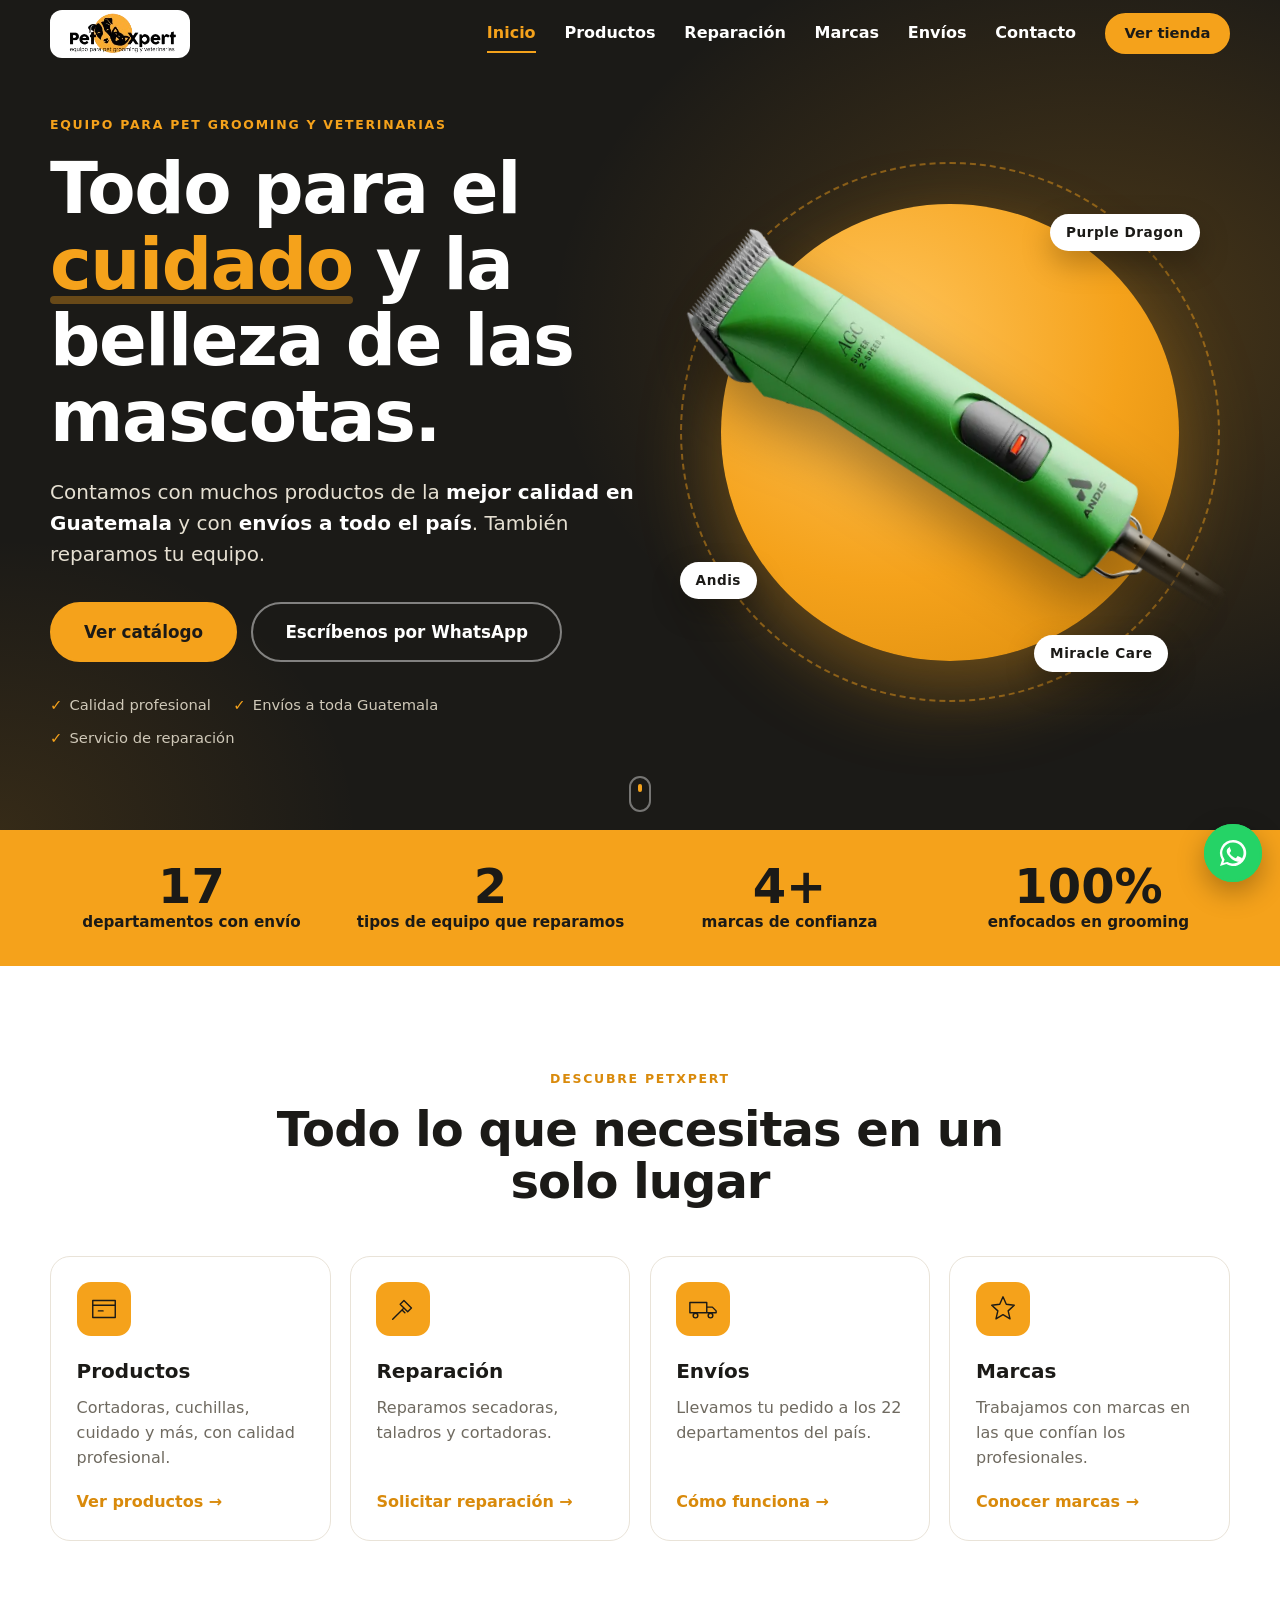
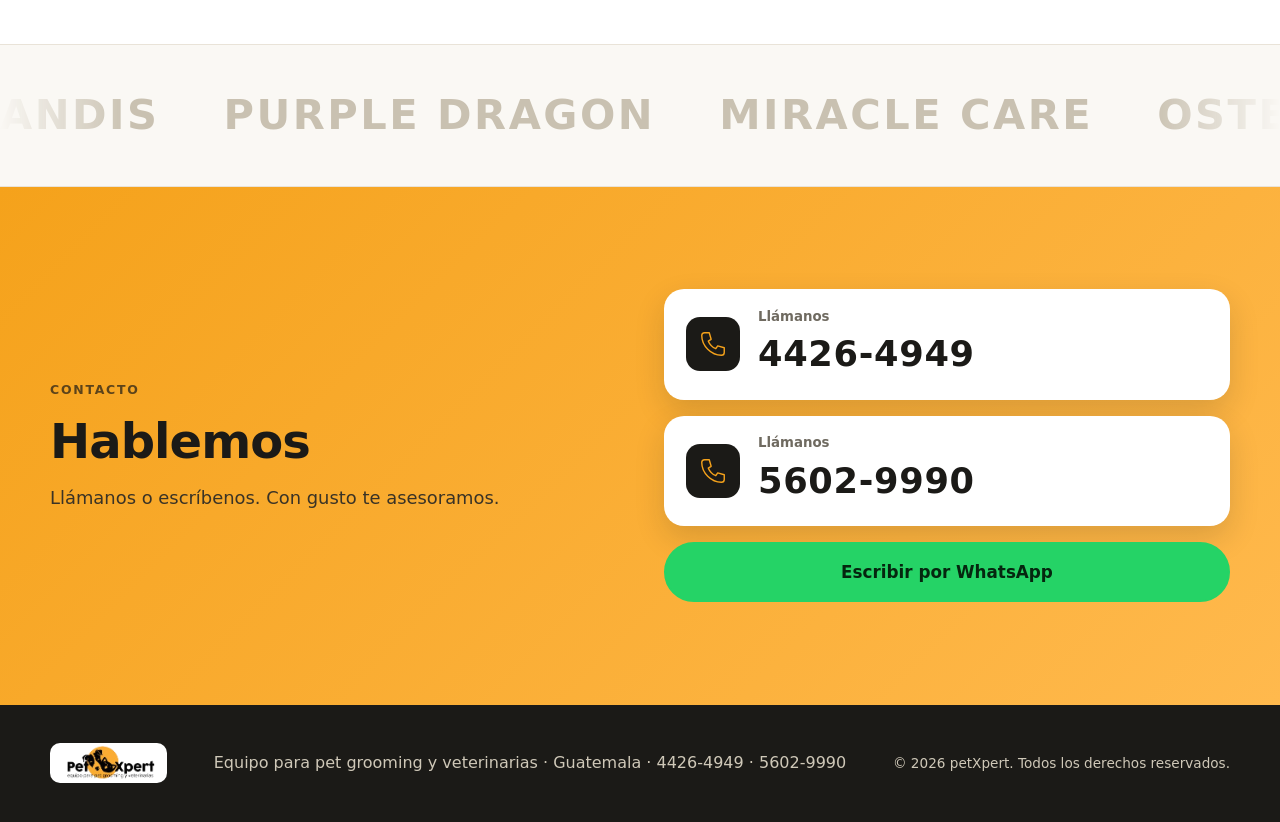
==== petxpert-web/index.html @ dca780de "Add petXpert promotional website Promotional website for a pet equipment store in Guatemala.  Co-Aut" ====
<!doctype html>
<html lang="es">
<head>
  <meta charset="utf-8">
  <meta name="viewport" content="width=device-width, initial-scale=1">
  <title>petXpert | Equipo para pet grooming y veterinarias en Guatemala</title>
  <meta name="description" content="Productos de la mejor calidad para pet grooming y veterinarias, con envíos a toda Guatemala. Reparación de secadoras, taladros y cortadoras. Llámanos: 4426-4949 / 5602-9990.">
  <meta name="theme-color" content="#f5a21b">
  <link rel="icon" type="image/png" href="assets/icon.png">
  <link rel="apple-touch-icon" href="assets/icon.png">
  <link rel="preload" as="image" href="assets/andis-pro.png">
  <script>document.documentElement.classList.add("js")</script>
  <link rel="stylesheet" href="styles.css">
  <meta property="og:type" content="website">
  <meta property="og:title" content="petXpert | Equipo para pet grooming y veterinarias en Guatemala">
  <meta property="og:description" content="Productos de la mejor calidad para pet grooming y veterinarias, con envíos a toda Guatemala. Reparación de secadoras, taladros y cortadoras. Llámanos: 4426-4949 / 5602-9990.">
  <meta property="og:image" content="assets/logo.png">
  <script type="application/ld+json">
  {
    "@context": "https://schema.org",
    "@type": "Store",
    "name": "petXpert",
    "description": "Equipo para pet grooming y veterinarias. Envíos a toda Guatemala. Reparación de secadoras, taladros y cortadoras.",
    "telephone": ["+50244264949", "+50256029990"],
    "areaServed": { "@type": "Country", "name": "Guatemala" }
  }
  </script>
</head>
<body>
  <a class="skip" href="#contenido">Saltar al contenido</a>

  <header class="header" id="top">
    <div class="wrap header-row">
      <a href="index.html" class="brand" aria-label="petXpert, inicio">
        <img src="assets/logo.png" alt="petXpert, equipo para pet grooming y veterinarias" width="120" height="48">
      </a>
      <nav class="nav" id="nav" aria-label="Principal">
        <a href="index.html" aria-current="page">Inicio</a>
        <a href="productos.html">Productos</a>
        <a href="reparacion.html">Reparación</a>
        <a href="marcas.html">Marcas</a>
        <a href="envios.html">Envíos</a>
        <a href="index.html#contacto">Contacto</a>
        <a class="btn btn-sm nav-cta" href="http://localhost:4200">Ver tienda</a>
      </nav>
      <button class="burger" id="burger" aria-label="Abrir menú" aria-expanded="false" aria-controls="nav"><span></span><span></span><span></span></button>
    </div>
  </header>

  <main id="contenido">
    <!-- HERO -->
    <section class="hero">
      <div class="wrap hero-grid">
        <div class="hero-copy">
          <p class="eyebrow reveal">Equipo para pet grooming y veterinarias</p>
          <h1 class="reveal">Todo para el <em>cuidado</em> y la belleza de las mascotas.</h1>
          <p class="lead reveal">Contamos con muchos productos de la <strong>mejor calidad en Guatemala</strong> y con <strong>envíos a todo el país</strong>. También reparamos tu equipo.</p>
          <div class="hero-cta reveal">
            <a class="btn btn-lg" href="http://localhost:4200">Ver catálogo</a>
            <a class="btn btn-lg btn-outline" href="https://wa.me/50256029990?text=Hola%20petXpert%2C%20quisiera%20informaci%C3%B3n" target="_blank" rel="noopener">Escríbenos por WhatsApp</a>
          </div>
          <ul class="hero-points reveal">
            <li>Calidad profesional</li>
            <li>Envíos a toda Guatemala</li>
            <li>Servicio de reparación</li>
          </ul>
        </div>

        <div class="hero-art" aria-hidden="true">
          <div class="sun"></div>
          <img class="hero-product" id="heroProduct" src="assets/andis-pro.png" alt="" width="640" height="640" fetchpriority="high">
          <span class="float f1">Purple Dragon</span>
          <span class="float f2">Andis</span>
          <span class="float f3">Miracle Care</span>
        </div>
      </div>
      <div class="scroll-hint" aria-hidden="true"></div>
    </section>

    <!-- STATS -->
    <section class="stats">
      <div class="wrap stats-grid">
        <div class="stat reveal"><b data-count="22">0</b><span>departamentos con envío</span></div>
        <div class="stat reveal"><b data-count="3">0</b><span>tipos de equipo que reparamos</span></div>
        <div class="stat reveal"><b data-count="5" data-suffix="+">0</b><span>marcas de confianza</span></div>
        <div class="stat reveal"><b>100%</b><span>enfocados en grooming</span></div>
      </div>
    </section>

    <!-- TILES -->
    <section class="section" id="descubre">
      <div class="wrap">
        <header class="section-head reveal">
          <p class="eyebrow">Descubre petXpert</p>
          <h2>Todo lo que necesitas en un solo lugar</h2>
        </header>
        <div class="tiles">
          <a class="tile reveal" href="productos.html">
            <span class="ico"><svg viewBox="0 0 64 64" aria-hidden="true"><path d="M8 14h48v36H8zM8 24h48M20 36h10" fill="none" stroke="currentColor" stroke-width="3" stroke-linecap="round" stroke-linejoin="round"/></svg></span>
            <h3>Productos</h3>
            <p>Cortadoras, cuchillas, cuidado y más, con calidad profesional.</p>
            <span class="more">Ver productos →</span>
          </a>
          <a class="tile reveal" href="reparacion.html">
            <span class="ico"><svg viewBox="0 0 64 64" aria-hidden="true"><path d="M10 54l22-22M30 34l6 6M34 14l16 16-8 8-16-16z" fill="none" stroke="currentColor" stroke-width="3" stroke-linecap="round" stroke-linejoin="round"/></svg></span>
            <h3>Reparación</h3>
            <p>Reparamos secadoras, taladros y cortadoras.</p>
            <span class="more">Solicitar reparación →</span>
          </a>
          <a class="tile reveal" href="envios.html">
            <span class="ico"><svg viewBox="0 0 64 64" aria-hidden="true"><path d="M4 40h36V18H4zM40 28h12l8 8v4H40z" fill="none" stroke="currentColor" stroke-width="3" stroke-linejoin="round"/><circle cx="16" cy="46" r="5" fill="none" stroke="currentColor" stroke-width="3"/><circle cx="48" cy="46" r="5" fill="none" stroke="currentColor" stroke-width="3"/></svg></span>
            <h3>Envíos</h3>
            <p>Llevamos tu pedido a los 22 departamentos del país.</p>
            <span class="more">Cómo funciona →</span>
          </a>
          <a class="tile reveal" href="marcas.html">
            <span class="ico"><svg viewBox="0 0 64 64" aria-hidden="true"><path d="M32 6l7 16 17 2-13 12 4 17-15-9-15 9 4-17L8 24l17-2z" fill="none" stroke="currentColor" stroke-width="3" stroke-linejoin="round"/></svg></span>
            <h3>Marcas</h3>
            <p>Trabajamos con marcas en las que confían los profesionales.</p>
            <span class="more">Conocer marcas →</span>
          </a>
        </div>
      </div>
    </section>

    <!-- MARCAS -->
    <section class="brands-strip">
      <div class="marquee" aria-label="Marcas que manejamos">
        <div class="marquee-track">
          <span>ANDIS</span><span>PURPLE DRAGON</span><span>MIRACLE CARE</span><span>OSTER</span><span>HEINIGER</span>
          <span aria-hidden="true">ANDIS</span><span aria-hidden="true">PURPLE DRAGON</span><span aria-hidden="true">MIRACLE CARE</span><span aria-hidden="true">OSTER</span><span aria-hidden="true">HEINIGER</span>
          <span aria-hidden="true">ANDIS</span><span aria-hidden="true">PURPLE DRAGON</span><span aria-hidden="true">MIRACLE CARE</span><span aria-hidden="true">OSTER</span><span aria-hidden="true">HEINIGER</span>
        </div>
      </div>
    </section>

    <!-- CONTACTO -->
    <section class="section contact" id="contacto">
      <div class="wrap contact-grid">
        <div class="reveal">
          <p class="eyebrow">Contacto</p>
          <h2>Hablemos</h2>
          <p class="lead-sm">Llámanos o escríbenos. Con gusto te asesoramos.</p>
        </div>
        <div class="phones reveal">
          <a class="phone" href="tel:+50244264949">
            <span class="ico"><svg viewBox="0 0 64 64" aria-hidden="true"><path d="M14 8h10l4 14-6 4a30 30 0 0 0 16 16l4-6 14 4v10a6 6 0 0 1-6 6C28 56 8 36 8 14a6 6 0 0 1 6-6z" fill="none" stroke="currentColor" stroke-width="3" stroke-linejoin="round"/></svg></span>
            <span><small>Llámanos</small><b>4426-4949</b></span>
          </a>
          <a class="phone" href="tel:+50256029990">
            <span class="ico"><svg viewBox="0 0 64 64" aria-hidden="true"><path d="M14 8h10l4 14-6 4a30 30 0 0 0 16 16l4-6 14 4v10a6 6 0 0 1-6 6C28 56 8 36 8 14a6 6 0 0 1 6-6z" fill="none" stroke="currentColor" stroke-width="3" stroke-linejoin="round"/></svg></span>
            <span><small>Llámanos</small><b>5602-9990</b></span>
          </a>
          <a class="btn btn-lg wa" href="https://wa.me/50256029990?text=Hola%20petXpert%2C%20quisiera%20informaci%C3%B3n" target="_blank" rel="noopener">Escribir por WhatsApp</a>
        </div>
      </div>
    </section>
  </main>

  <footer class="footer">
    <div class="wrap footer-row">
      <img src="assets/logo.png" alt="petXpert" width="100" height="40" loading="lazy">
      <p>Equipo para pet grooming y veterinarias · Guatemala · <a href="tel:+50244264949">4426-4949</a> · <a href="tel:+50256029990">5602-9990</a></p>
      <p class="small">© <span id="year">2026</span> petXpert. Todos los derechos reservados.</p>
    </div>
  </footer>

  <a class="wa-float" href="https://wa.me/50256029990?text=Hola%20petXpert%2C%20quisiera%20informaci%C3%B3n" target="_blank" rel="noopener" aria-label="Escribir por WhatsApp">
    <svg viewBox="0 0 32 32" aria-hidden="true"><path fill="currentColor" d="M16 3a13 13 0 0 0-11 19.9L3 29l6.3-2A13 13 0 1 0 16 3zm0 2.4a10.6 10.6 0 1 1-5.5 19.7l-.4-.2-3.7 1.2 1.2-3.6-.3-.4A10.6 10.6 0 0 1 16 5.4zm-4 5.3c-.3 0-.7.1-1 .5-.4.4-1.300 1.300-1.300 3.100s1.300 3.600 1.500 3.800c.2.300 2.600 4.100 6.400 5.600 3.100 1.200 3.700 1 4.400.9.700-.1 2.200-.9 2.500-1.800.3-.9.3-1.600.2-1.800-.1-.2-.4-.3-.8-.5l-2.700-1.300c-.4-.1-.6-.2-.9.2l-1.200 1.500c-.2.300-.5.300-.9.100-.4-.2-1.700-.6-3.200-2-1.200-1.100-2-2.400-2.200-2.800-.2-.4 0-.6.200-.8l.6-.7c.2-.2.200-.4.400-.6.100-.3.100-.5 0-.7l-1.200-2.900c-.3-.7-.6-.7-.9-.7z"/></svg>
  </a>

  <script src="main.js" defer></script>
</body>
</html>
---- petxpert-web/styles.css ----
:root {
  --orange: #f5a21b;
  --orange-dark: #d98a0b;
  --orange-soft: #fff3dc;
  --ink: #1b1a17;
  --ink2: #26241f;
  --muted: #6f6a60;
  --line: #e9e3d8;
  --cream: #faf8f4;
  --wa: #25d366;
  --radius: 20px;
}
*, *::before, *::after { box-sizing: border-box; }
html { scroll-behavior: smooth; scroll-padding-top: 76px; }
body {
  margin: 0; color: var(--ink); background: #fff; line-height: 1.55;
  font-family: system-ui, -apple-system, 'Segoe UI', Roboto, 'Helvetica Neue', Arial, sans-serif;
  -webkit-font-smoothing: antialiased;
}
img { max-width: 100%; display: block; }
a { color: inherit; text-decoration: none; }
h1, h2, h3, p { margin: 0; }
h1, h2 { line-height: 1.08; letter-spacing: -0.02em; }
:focus-visible { outline: 3px solid var(--orange); outline-offset: 3px; border-radius: 6px; }
.wrap { width: min(1180px, 100% - 2.5rem); margin-inline: auto; }
.center { text-align: center; margin-top: 2.5rem; }
.small { font-size: 0.85rem; }
.skip { position: absolute; left: -999px; top: 0; background: var(--orange); padding: .6rem 1rem; z-index: 100; }
.skip:focus { left: 0; }

/* ---------- buttons ---------- */
.btn {
  display: inline-flex; align-items: center; justify-content: center; gap: .5rem; cursor: pointer;
  font: inherit; font-weight: 700; border: 2px solid var(--orange); border-radius: 999px;
  background: var(--orange); color: var(--ink); padding: .7rem 1.5rem;
  transition: transform .15s, background .15s, box-shadow .15s, color .15s;
}
.btn:hover { background: var(--orange-dark); border-color: var(--orange-dark); transform: translateY(-2px); box-shadow: 0 10px 24px rgb(245 162 27 / 35%); }
.btn:active { transform: translateY(0) scale(.98); }
.btn-sm { padding: .45rem 1.1rem; font-size: .92rem; }
.btn-lg { padding: .95rem 2rem; font-size: 1.05rem; }
.btn-outline { background: transparent; color: #fff; border-color: rgb(255 255 255 / 45%); }
.btn-outline:hover { background: #fff; color: var(--ink); border-color: #fff; box-shadow: none; }
.wa { background: var(--wa); border-color: var(--wa); color: #05260f; }
.wa:hover { background: #1fb956; border-color: #1fb956; box-shadow: 0 10px 24px rgb(37 211 102 / 35%); }

/* ---------- header ---------- */
.header { position: sticky; top: 0; z-index: 50; background: rgb(255 255 255 / 0%); transition: background .25s, box-shadow .25s; }
.header.solid { background: rgb(255 255 255 / 92%); backdrop-filter: saturate(1.4) blur(12px); box-shadow: 0 1px 0 var(--line); }
.header-row { display: flex; align-items: center; justify-content: space-between; padding: .6rem 0; }
.brand img { height: 48px; width: auto; background: #fff; border-radius: 12px; padding: 2px 6px; }
.nav { display: flex; align-items: center; gap: 1.8rem; }
.nav a:not(.btn) { font-weight: 600; color: #fff; position: relative; padding: .3rem 0; transition: color .2s; }
.header.solid .nav a:not(.btn) { color: var(--ink); }
.nav a:not(.btn)::after { content: ''; position: absolute; left: 0; bottom: -2px; height: 2px; width: 0; background: var(--orange); transition: width .25s; }
.nav a:not(.btn):hover::after { width: 100%; }
.burger { display: none; background: none; border: 0; width: 44px; height: 44px; cursor: pointer; flex-direction: column; justify-content: center; align-items: center; gap: 5px; }
.burger span { width: 24px; height: 2.5px; background: #fff; border-radius: 2px; transition: transform .25s, opacity .2s, background .2s; }
.header.solid .burger span { background: var(--ink); }

/* ---------- hero ---------- */
.header { margin-bottom: -72px; }
.hero { position: relative; background: var(--ink); color: #fff; overflow: hidden; padding: 7.5rem 0 5rem; isolation: isolate; }
.hero::before {
  content: ''; position: absolute; inset: 0; z-index: -1;
  background: radial-gradient(60% 70% at 85% 40%, rgb(245 162 27 / 22%), transparent 70%),
              radial-gradient(40% 50% at 0% 100%, rgb(245 162 27 / 12%), transparent 70%);
}
.hero-grid { display: grid; grid-template-columns: 1.05fr 1fr; gap: 2rem; align-items: center; }
.eyebrow { color: var(--orange); font-weight: 800; letter-spacing: .14em; text-transform: uppercase; font-size: .78rem; margin-bottom: 1rem; }
.hero h1 { font-size: clamp(2.3rem, 5.6vw, 4.4rem); font-weight: 900; }
.hero h1 em { font-style: normal; color: var(--orange); position: relative; white-space: nowrap; }
.hero h1 em::after { content: ''; position: absolute; left: 0; right: 0; bottom: .02em; height: .12em; background: var(--orange); opacity: .35; border-radius: 4px; }
.lead { margin-top: 1.4rem; font-size: clamp(1.05rem, 1.6vw, 1.25rem); color: #e6e0d2; max-width: 34em; }
.lead strong { color: #fff; }
.hero-cta { display: flex; gap: .9rem; flex-wrap: wrap; margin-top: 2rem; }
.hero-points { display: flex; gap: .6rem 1.4rem; flex-wrap: wrap; list-style: none; padding: 0; margin: 2rem 0 0; color: #cfc8b8; font-size: .92rem; }
.hero-points li::before { content: '✓'; color: var(--orange); font-weight: 900; margin-right: .45rem; }

.hero-art { position: relative; aspect-ratio: 1; width: min(100%, 520px); justify-self: center; }
.sun {
  position: absolute; inset: 6%; border-radius: 50%;
  background: radial-gradient(circle at 35% 30%, #ffc45a, var(--orange) 55%, var(--orange-dark));
  box-shadow: 0 30px 80px rgb(245 162 27 / 35%);
  animation: breathe 7s ease-in-out infinite;
}
.sun::after { content: ''; position: absolute; inset: -9%; border-radius: 50%; border: 2px dashed rgb(245 162 27 / 45%); animation: spin 40s linear infinite; }
.hero-product {
  position: absolute; inset: 0; margin: auto; width: 98%; height: auto; transform: rotate(-12deg);
  filter: drop-shadow(0 30px 30px rgb(0 0 0 / 35%)); transition: transform .15s ease-out; animation: floaty 6s ease-in-out infinite;
}
.float {
  position: absolute; background: #fff; color: var(--ink); font-weight: 800; font-size: .85rem; letter-spacing: .04em;
  padding: .5rem 1rem; border-radius: 999px; box-shadow: 0 12px 30px rgb(0 0 0 / 25%); animation: floaty 5s ease-in-out infinite;
}
.f1 { top: 8%; right: 2%; animation-delay: -1s; }
.f2 { bottom: 18%; left: -2%; animation-delay: -2.5s; }
.f3 { bottom: 4%; right: 8%; animation-delay: -4s; }
@keyframes floaty { 50% { translate: 0 -14px; } }
@keyframes breathe { 50% { transform: scale(1.03); } }
@keyframes spin { to { transform: rotate(360deg); } }
.scroll-hint { position: absolute; bottom: 18px; left: 50%; width: 22px; height: 36px; border: 2px solid rgb(255 255 255 / 40%); border-radius: 12px; translate: -50% 0; }
.scroll-hint::after { content: ''; position: absolute; top: 6px; left: 50%; width: 4px; height: 8px; margin-left: -2px; background: var(--orange); border-radius: 2px; animation: wheel 1.8s infinite; }
@keyframes wheel { 0% { opacity: 0; transform: translateY(0); } 30% { opacity: 1; } 100% { opacity: 0; transform: translateY(12px); } }

/* ---------- stats ---------- */
.stats { background: var(--orange); color: var(--ink); }
.stats-grid { display: grid; grid-template-columns: repeat(4, 1fr); gap: 1rem; padding: 2rem 0; text-align: center; }
.stat b { display: block; font-size: clamp(2rem, 4vw, 3rem); font-weight: 900; line-height: 1; font-variant-numeric: tabular-nums; }
.stat span { font-weight: 600; font-size: .95rem; }

/* ---------- sections ---------- */
.section { padding: clamp(4rem, 8vw, 7rem) 0; }
.section.alt { background: var(--cream); }
.section-head { max-width: 46rem; margin: 0 auto 3rem; text-align: center; }
.section-head h2 { font-size: clamp(1.9rem, 4vw, 3rem); font-weight: 900; }
.section-head p:not(.eyebrow) { color: var(--muted); margin-top: 1rem; font-size: 1.1rem; }
.section .eyebrow { color: var(--orange-dark); }
h2 { font-size: clamp(1.9rem, 4vw, 3rem); font-weight: 900; }
.lead-sm { margin-top: 1rem; font-size: 1.12rem; color: var(--muted); max-width: 32em; }
.muted { color: var(--muted); }

/* product cards */
.cards { display: grid; grid-template-columns: repeat(auto-fit, minmax(240px, 1fr)); gap: 1.4rem; }
.pcard {
  display: flex; flex-direction: column; gap: .5rem; background: #fff; border: 1px solid var(--line);
  border-radius: var(--radius); padding: 1rem 1rem 1.4rem; transition: transform .25s, box-shadow .25s, border-color .25s;
}
.pcard:hover { transform: translateY(-8px); box-shadow: 0 24px 50px rgb(27 26 23 / 12%); border-color: var(--orange); }
.pimg { aspect-ratio: 1; background: var(--cream); border-radius: 14px; display: grid; place-items: center; overflow: hidden; margin-bottom: .6rem; }
.pimg img { width: 82%; height: 82%; object-fit: contain; transition: transform .4s; }
.pcard:hover .pimg img { transform: scale(1.08) rotate(-3deg); }
.icon-bg { color: var(--orange-dark); background: var(--orange-soft); }
.icon-bg svg { width: 45%; transition: transform .4s; }
.pcard:hover .icon-bg svg { transform: scale(1.12) rotate(-6deg); }
.pcard h3 { font-size: 1.15rem; padding: 0 .4rem; }
.pcard p { color: var(--muted); font-size: .95rem; padding: 0 .4rem; flex: 1; }
.more { font-weight: 700; color: var(--orange-dark); padding: .4rem .4rem 0; transition: letter-spacing .2s; }
.pcard:hover .more { letter-spacing: .02em; }

/* repair */
.dark { background: var(--ink); color: #fff; }
.dark .lead-sm { color: #cfc8b8; }
.dark .eyebrow { color: var(--orange); }
.repair-grid { display: grid; grid-template-columns: 1.15fr 1fr; gap: clamp(2rem, 5vw, 4.5rem); align-items: center; }
.repair-list { list-style: none; padding: 0; margin: 2rem 0 0; display: grid; gap: 1rem; }
.repair-list li { display: flex; gap: 1rem; align-items: center; padding: 1.1rem 1.2rem; border: 1px solid #36342d; border-radius: 16px; background: #211f1b; transition: border-color .2s, transform .2s; }
.repair-list li:hover { border-color: var(--orange); transform: translateX(6px); }
.repair-list h3 { font-size: 1.1rem; }
.repair-list p { color: #bdb6a6; font-size: .92rem; }
.ico { flex: none; width: 54px; height: 54px; border-radius: 14px; background: var(--orange); color: var(--ink); display: grid; place-items: center; }
.ico svg { width: 30px; height: 30px; }
.quote { background: #fff; color: var(--ink); border-radius: 24px; padding: 2rem; display: flex; flex-direction: column; gap: 1rem; box-shadow: 0 30px 70px rgb(0 0 0 / 35%); }
.quote h3 { font-size: 1.4rem; }
.quote label { display: flex; flex-direction: column; gap: .35rem; font-weight: 600; font-size: .9rem; }
.quote input, .quote select, .quote textarea { font: inherit; font-weight: 400; padding: .75rem .9rem; border: 1.5px solid var(--line); border-radius: 12px; background: #fff; color: var(--ink); resize: vertical; }
.quote input:focus, .quote select:focus, .quote textarea:focus { outline: 0; border-color: var(--orange); box-shadow: 0 0 0 4px var(--orange-soft); }
.err { color: #c0392b; font-weight: 600; font-size: .9rem; }

/* brands marquee */
.brands { padding-bottom: 0; overflow: hidden; }
.marquee { margin-top: 1rem; padding: 2.4rem 0; background: var(--cream); border-block: 1px solid var(--line); overflow: hidden;
  mask-image: linear-gradient(90deg, transparent, #000 10%, #000 90%, transparent); -webkit-mask-image: linear-gradient(90deg, transparent, #000 10%, #000 90%, transparent); }
.marquee-track { display: flex; width: max-content; gap: 4rem; animation: scrollx 32s linear infinite; }
.marquee:hover .marquee-track { animation-play-state: paused; }
.marquee-track span { font-size: clamp(1.6rem, 3.5vw, 2.6rem); font-weight: 900; letter-spacing: .06em; color: #c9c1b1; transition: color .2s; white-space: nowrap; }
.marquee-track span:hover { color: var(--orange); }
@keyframes scrollx { to { transform: translateX(-33.333%); } }
.brands + .section { padding-top: clamp(4rem, 8vw, 7rem); }

/* shipping */
.ship-grid { display: grid; grid-template-columns: 1fr 1fr; gap: clamp(2rem, 5vw, 4rem); align-items: center; }
.steps { list-style: none; padding: 0; margin: 2rem 0 0; display: grid; gap: 1.2rem; }
.steps li { display: flex; gap: 1rem; align-items: flex-start; }
.steps b { flex: none; width: 42px; height: 42px; border-radius: 50%; background: var(--ink); color: var(--orange); display: grid; place-items: center; font-size: 1.1rem; }
.steps h3 { font-size: 1.1rem; }
.steps p { color: var(--muted); font-size: .95rem; }
.ship-art { position: relative; aspect-ratio: 1; max-width: 460px; width: 100%; justify-self: center; border-radius: 50%; background: var(--orange-soft); border: 2px dashed var(--orange); }
.ship-art::before { content: ''; position: absolute; inset: 14%; border-radius: 50%; background: radial-gradient(circle, #fff 0, var(--orange-soft) 70%); }
.pin { position: absolute; width: 22px; height: 22px; border-radius: 50% 50% 50% 0; background: var(--orange); rotate: -45deg; box-shadow: 0 0 0 6px rgb(245 162 27 / 25%); animation: ping 2.6s ease-in-out infinite; }
.p1 { top: 14%; left: 48%; } .p2 { top: 36%; left: 18%; animation-delay: .5s; } .p3 { top: 40%; left: 74%; animation-delay: 1s; } .p4 { top: 66%; left: 34%; animation-delay: 1.5s; } .p5 { top: 70%; left: 66%; animation-delay: 2s; }
@keyframes ping { 50% { box-shadow: 0 0 0 14px rgb(245 162 27 / 0%); } }
.ship-badge { position: absolute; inset: 0; margin: auto; width: 150px; height: 150px; border-radius: 50%; background: var(--ink); color: #fff; display: grid; place-content: center; text-align: center; box-shadow: 0 20px 40px rgb(27 26 23 / 30%); }
.ship-badge b { font-size: 3rem; color: var(--orange); line-height: 1; }
.ship-badge span { font-size: .8rem; letter-spacing: .08em; text-transform: uppercase; }

/* why */
.why { display: grid; grid-template-columns: repeat(auto-fit, minmax(230px, 1fr)); gap: 1.4rem; }
.why article { background: #fff; border-radius: var(--radius); padding: 1.8rem; border: 1px solid var(--line); transition: transform .25s, box-shadow .25s; }
.why article:hover { transform: translateY(-6px); box-shadow: 0 20px 40px rgb(27 26 23 / 10%); }
.why .ico { margin-bottom: 1rem; }
.why h3 { font-size: 1.15rem; margin-bottom: .4rem; }
.why p { color: var(--muted); }

/* contact */
.contact { background: linear-gradient(135deg, var(--orange) 0%, #ffb94d 100%); }
.contact .eyebrow { color: var(--ink); opacity: .7; }
.contact .lead-sm { color: #3a3326; }
.contact-grid { display: grid; grid-template-columns: 1fr 1fr; gap: 3rem; align-items: center; }
.phones { display: grid; gap: 1rem; }
.phone { display: flex; align-items: center; gap: 1.1rem; background: #fff; border-radius: 20px; padding: 1.1rem 1.4rem; box-shadow: 0 12px 30px rgb(27 26 23 / 15%); transition: transform .2s; }
.phone:hover { transform: translateY(-4px) scale(1.01); }
.phone .ico { background: var(--ink); color: var(--orange); }
.phone small { display: block; color: var(--muted); font-weight: 600; }
.phone b { font-size: clamp(1.6rem, 3.5vw, 2.2rem); letter-spacing: .02em; font-variant-numeric: tabular-nums; }
.phones .btn { width: 100%; }

/* footer */
.footer { background: var(--ink); color: #cfc8b8; padding: 2.4rem 0; }
.footer-row { display: flex; flex-wrap: wrap; align-items: center; justify-content: space-between; gap: 1rem 2rem; }
.footer img { background: #fff; border-radius: 10px; padding: 2px 6px; height: 40px; width: auto; }
.footer a:hover { color: var(--orange); }

.wa-float { position: fixed; right: 18px; bottom: 18px; z-index: 60; width: 58px; height: 58px; border-radius: 50%; background: var(--wa); color: #fff; display: grid; place-items: center; box-shadow: 0 10px 28px rgb(0 0 0 / 30%); transition: transform .2s; }
.wa-float:hover { transform: scale(1.1); }
.wa-float svg { width: 32px; height: 32px; }
.wa-float::before { content: ''; position: absolute; inset: 0; border-radius: 50%; border: 2px solid var(--wa); animation: pulse 2.2s infinite; }
@keyframes pulse { to { transform: scale(1.5); opacity: 0; } }

/* reveal on scroll */
.js .reveal { opacity: 0; transform: translateY(28px); transition: opacity .7s ease, transform .7s cubic-bezier(.2, .7, .2, 1); transition-delay: var(--d, 0s); }
.js .reveal.in { opacity: 1; transform: none; }

/* responsive */
@media (max-width: 900px) {
  .hero-grid, .repair-grid, .ship-grid, .contact-grid { grid-template-columns: 1fr; }
  .hero { padding-top: 6.5rem; }
  .hero-art { width: min(80%, 420px); order: -1; margin-bottom: 1rem; }
  .stats-grid { grid-template-columns: repeat(2, 1fr); }
  .burger { display: flex; }
  .nav {
    position: fixed; inset: 64px 0 auto 0; background: var(--ink); flex-direction: column; align-items: stretch; gap: 0;
    padding: .5rem 1.25rem 1.2rem; transform: translateY(-120%); transition: transform .3s; z-index: -1; box-shadow: 0 20px 40px rgb(0 0 0 / 40%);
  }
  .nav.open { transform: none; }
  .nav a:not(.btn), .header.solid .nav a:not(.btn) { color: #fff; padding: .9rem 0; border-bottom: 1px solid #36342d; }
  .nav .btn { margin-top: 1rem; }
  .burger.open span:nth-child(1) { transform: translateY(7.5px) rotate(45deg); }
  .burger.open span:nth-child(2) { opacity: 0; }
  .burger.open span:nth-child(3) { transform: translateY(-7.5px) rotate(-45deg); }
}
@media (max-width: 560px) {
  .cards { grid-template-columns: repeat(2, 1fr); gap: .8rem; }
  .pcard { padding: .6rem .6rem 1rem; }
  .pcard h3 { font-size: 1rem; }
  .pcard p { font-size: .85rem; }
  .hero-cta .btn { width: 100%; }
}
@media (prefers-reduced-motion: reduce) {
  * { animation: none !important; transition: none !important; scroll-behavior: auto !important; }
  .js .reveal { opacity: 1; transform: none; }
}

/* ---------- multi-page additions ---------- */
@view-transition { navigation: auto; }
.nav a[aria-current='page']:not(.btn) { color: var(--orange); }
.nav a[aria-current='page']:not(.btn)::after { width: 100%; }
.header.solid .nav a[aria-current='page']:not(.btn) { color: var(--orange-dark); }

.page-hero { position: relative; background: var(--ink); color: #fff; padding: 8rem 0 3.5rem; isolation: isolate; overflow: hidden; }
.page-hero::before {
  content: ''; position: absolute; inset: 0; z-index: -1;
  background: radial-gradient(50% 120% at 90% 0%, rgb(245 162 27 / 25%), transparent 70%);
}
.page-hero h1 { font-size: clamp(2rem, 5vw, 3.6rem); font-weight: 900; max-width: 18ch; }
.page-hero .lead { max-width: 40em; }

.tiles { display: grid; grid-template-columns: repeat(4, 1fr); gap: 1.2rem; }
.tile {
  display: flex; flex-direction: column; gap: .6rem; background: #fff; border: 1px solid var(--line);
  border-radius: var(--radius); padding: 1.6rem; transition: transform .25s, box-shadow .25s, border-color .25s;
}
.tile:hover { transform: translateY(-8px); box-shadow: 0 24px 50px rgb(27 26 23 / 12%); border-color: var(--orange); }
.tile .ico { margin-bottom: .6rem; transition: transform .3s; }
.tile:hover .ico { transform: rotate(-8deg) scale(1.08); }
.tile h3 { font-size: 1.25rem; }
.tile p { color: var(--muted); flex: 1; }
.tile .more { padding: .6rem 0 0; }

.brands-strip { background: var(--cream); border-block: 1px solid var(--line); }
.brands-strip .marquee { margin: 0; border: 0; background: transparent; }
.brands-strip.big { background: var(--cream); }
.brands-strip.big .marquee { padding: 3.5rem 0; }

.section.flush { padding-top: clamp(2.5rem, 5vw, 4rem); }
.section.flush h2 { margin-bottom: 0; }

.cta-strip { background: var(--orange); color: var(--ink); padding: 2.6rem 0; }
.cta-row { display: flex; align-items: center; justify-content: space-between; gap: 1.5rem 3rem; flex-wrap: wrap; }
.cta-strip h2 { font-size: clamp(1.4rem, 3vw, 2rem); }
.cta-strip p { margin-top: .3rem; font-weight: 600; }
.cta-btns { display: flex; gap: .8rem; flex-wrap: wrap; }
.btn-dark { background: var(--ink); border-color: var(--ink); color: #fff; }
.btn-dark:hover { background: #000; border-color: #000; box-shadow: 0 10px 24px rgb(0 0 0 / 30%); }

@media (max-width: 900px) {
  .tiles { grid-template-columns: repeat(2, 1fr); }
  .page-hero { padding-top: 6.5rem; }
}
@media (max-width: 560px) {
  .tiles { grid-template-columns: 1fr; }
  .cta-btns .btn { width: 100%; }
}
.page-hero + .section { padding-block: clamp(2rem, 4vw, 3.2rem) clamp(3rem, 6vw, 4.5rem); }
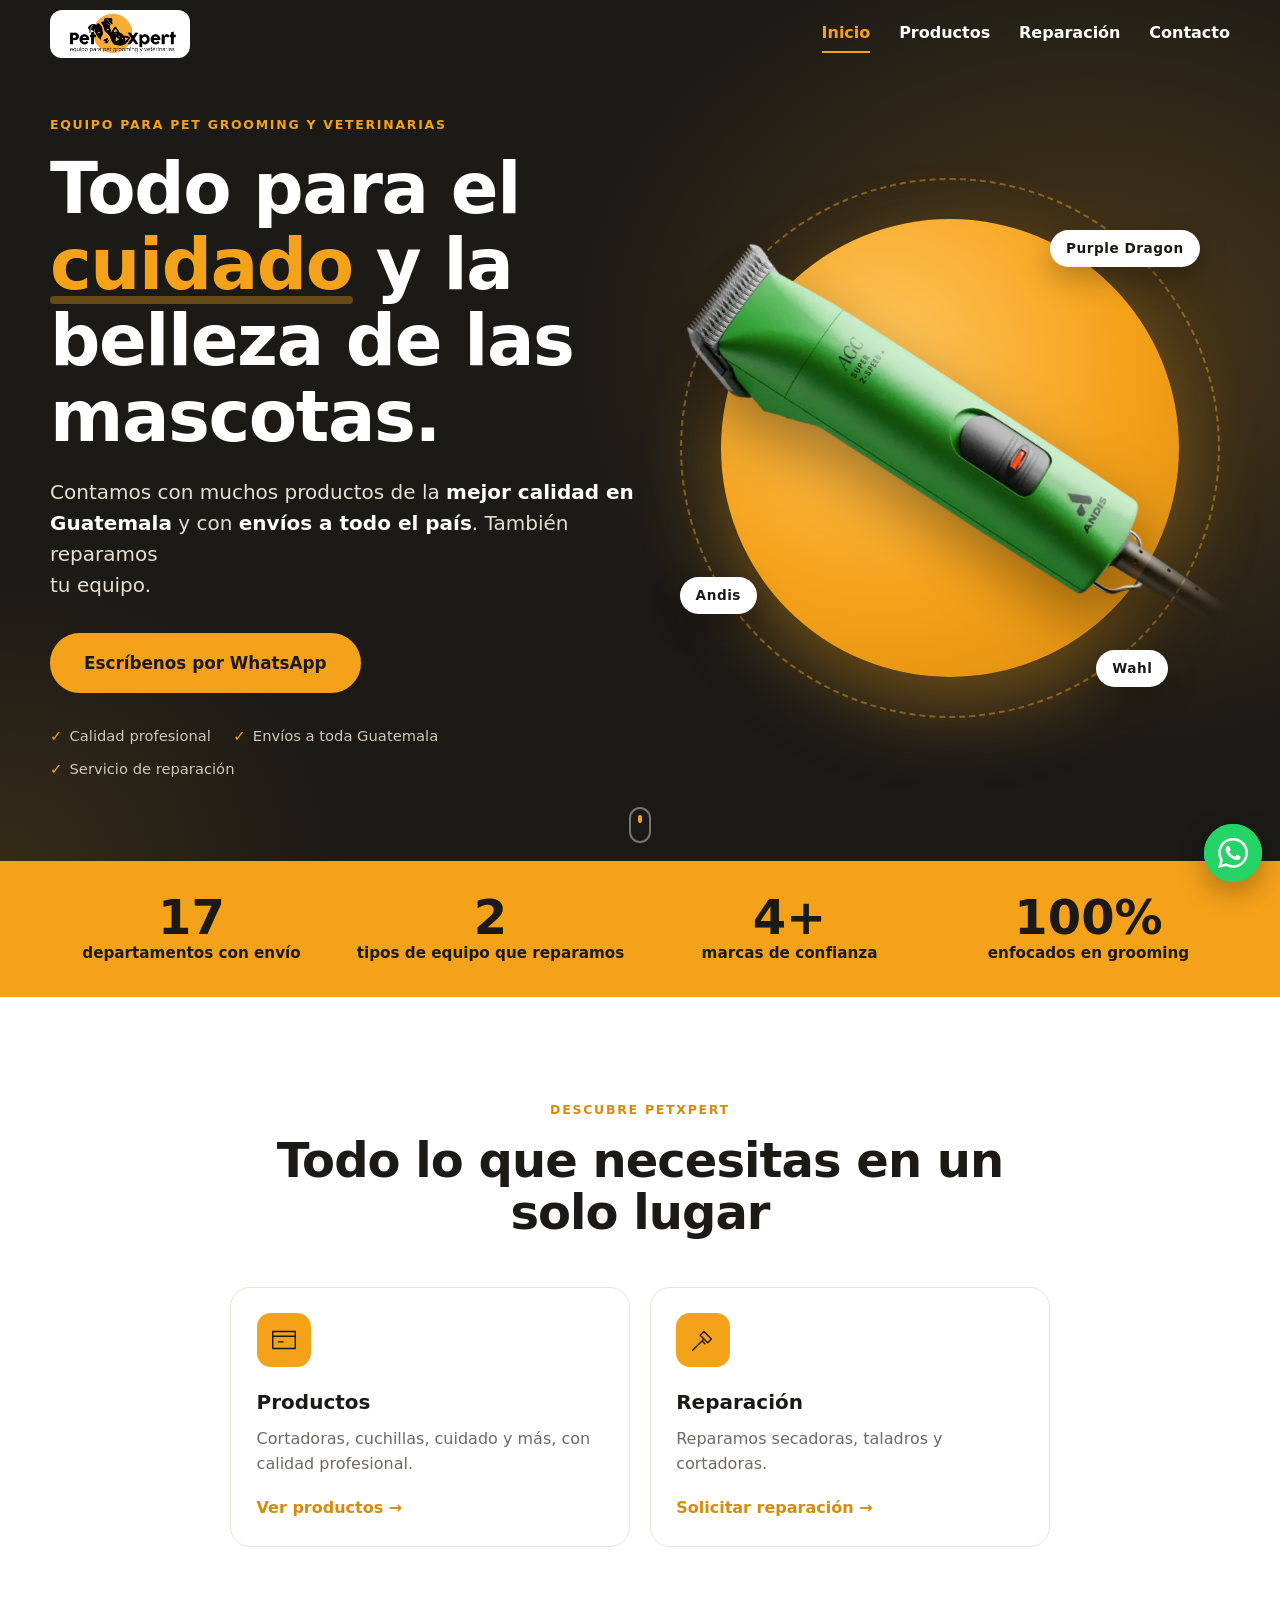
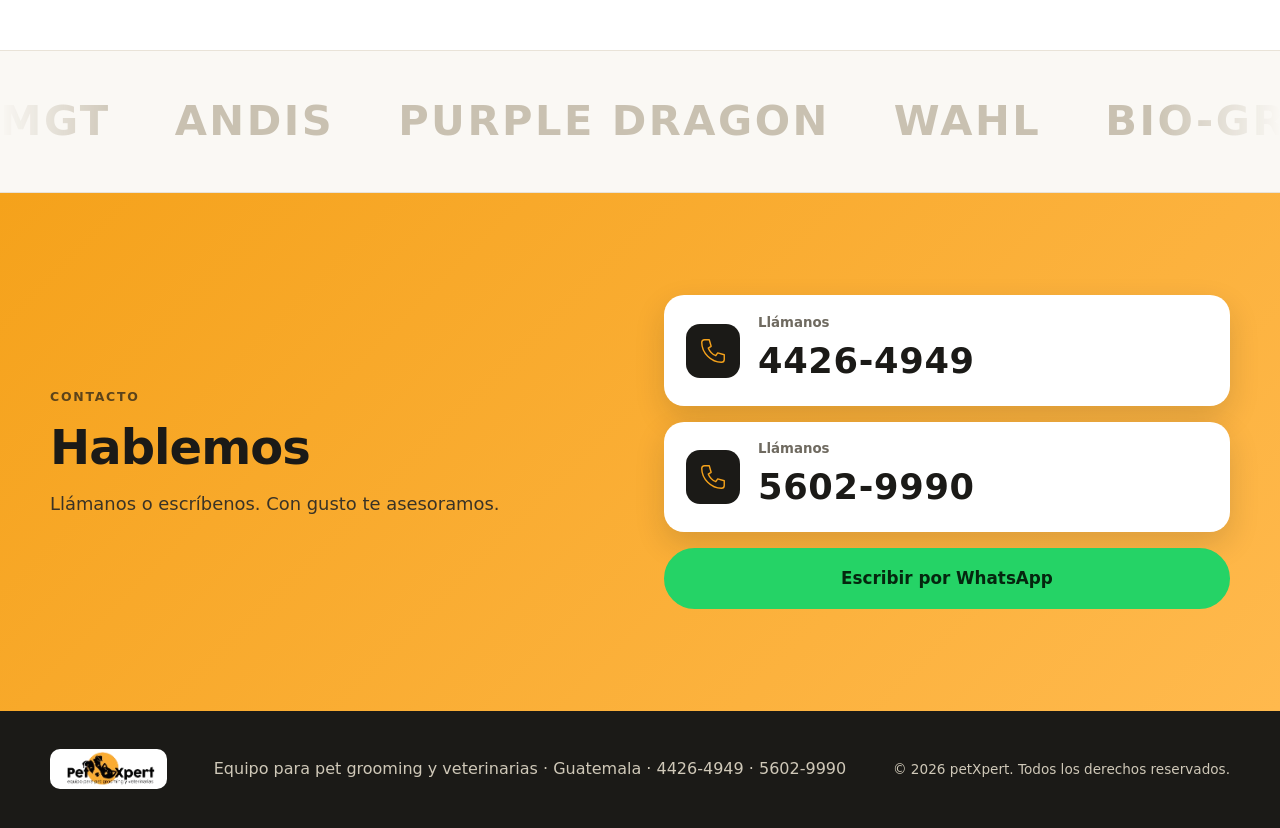
==== commit 8f498d0f: "Simplify petXpert site and route products to WhatsApp Remove the localhost store links and the Marca" ====
--- a/petxpert-web/index.html
+++ b/petxpert-web/index.html
@@ -38,10 +38,7 @@
         <a href="index.html" aria-current="page">Inicio</a>
         <a href="productos.html">Productos</a>
         <a href="reparacion.html">Reparación</a>
-        <a href="marcas.html">Marcas</a>
-        <a href="envios.html">Envíos</a>
         <a href="index.html#contacto">Contacto</a>
-        <a class="btn btn-sm nav-cta" href="http://localhost:4200">Ver tienda</a>
       </nav>
       <button class="burger" id="burger" aria-label="Abrir menú" aria-expanded="false" aria-controls="nav"><span></span><span></span><span></span></button>
     </div>
@@ -54,10 +51,9 @@
         <div class="hero-copy">
           <p class="eyebrow reveal">Equipo para pet grooming y veterinarias</p>
           <h1 class="reveal">Todo para el <em>cuidado</em> y la belleza de las mascotas.</h1>
-          <p class="lead reveal">Contamos con muchos productos de la <strong>mejor calidad en Guatemala</strong> y con <strong>envíos a todo el país</strong>. También reparamos tu equipo.</p>
+          <p class="lead reveal">Contamos con muchos productos de la <strong>mejor calidad en Guatemala</strong> y con <strong>envíos a todo el país</strong>. También reparamos <br> tu equipo.</p>
           <div class="hero-cta reveal">
-            <a class="btn btn-lg" href="http://localhost:4200">Ver catálogo</a>
-            <a class="btn btn-lg btn-outline" href="https://wa.me/50256029990?text=Hola%20petXpert%2C%20quisiera%20informaci%C3%B3n" target="_blank" rel="noopener">Escríbenos por WhatsApp</a>
+            <a class="btn btn-lg" href="https://wa.me/50256029990?text=Hola%20petXpert%2C%20quisiera%20informaci%C3%B3n" target="_blank" rel="noopener">Escríbenos por WhatsApp</a>
           </div>
           <ul class="hero-points reveal">
             <li>Calidad profesional</li>
@@ -71,7 +67,7 @@
           <img class="hero-product" id="heroProduct" src="assets/andis-pro.png" alt="" width="640" height="640" fetchpriority="high">
           <span class="float f1">Purple Dragon</span>
           <span class="float f2">Andis</span>
-          <span class="float f3">Miracle Care</span>
+          <span class="float f3">Wahl</span>
         </div>
       </div>
       <div class="scroll-hint" aria-hidden="true"></div>
@@ -107,18 +103,6 @@
             <p>Reparamos secadoras, taladros y cortadoras.</p>
             <span class="more">Solicitar reparación →</span>
           </a>
-          <a class="tile reveal" href="envios.html">
-            <span class="ico"><svg viewBox="0 0 64 64" aria-hidden="true"><path d="M4 40h36V18H4zM40 28h12l8 8v4H40z" fill="none" stroke="currentColor" stroke-width="3" stroke-linejoin="round"/><circle cx="16" cy="46" r="5" fill="none" stroke="currentColor" stroke-width="3"/><circle cx="48" cy="46" r="5" fill="none" stroke="currentColor" stroke-width="3"/></svg></span>
-            <h3>Envíos</h3>
-            <p>Llevamos tu pedido a los 22 departamentos del país.</p>
-            <span class="more">Cómo funciona →</span>
-          </a>
-          <a class="tile reveal" href="marcas.html">
-            <span class="ico"><svg viewBox="0 0 64 64" aria-hidden="true"><path d="M32 6l7 16 17 2-13 12 4 17-15-9-15 9 4-17L8 24l17-2z" fill="none" stroke="currentColor" stroke-width="3" stroke-linejoin="round"/></svg></span>
-            <h3>Marcas</h3>
-            <p>Trabajamos con marcas en las que confían los profesionales.</p>
-            <span class="more">Conocer marcas →</span>
-          </a>
         </div>
       </div>
     </section>
@@ -127,9 +111,9 @@
     <section class="brands-strip">
       <div class="marquee" aria-label="Marcas que manejamos">
         <div class="marquee-track">
-          <span>ANDIS</span><span>PURPLE DRAGON</span><span>MIRACLE CARE</span><span>OSTER</span><span>HEINIGER</span>
-          <span aria-hidden="true">ANDIS</span><span aria-hidden="true">PURPLE DRAGON</span><span aria-hidden="true">MIRACLE CARE</span><span aria-hidden="true">OSTER</span><span aria-hidden="true">HEINIGER</span>
-          <span aria-hidden="true">ANDIS</span><span aria-hidden="true">PURPLE DRAGON</span><span aria-hidden="true">MIRACLE CARE</span><span aria-hidden="true">OSTER</span><span aria-hidden="true">HEINIGER</span>
+          <span>MGT</span><span>ANDIS</span><span>PURPLE DRAGON</span><span>WAHL</span><span>BIO-GROOM</span>
+          <span aria-hidden="true">MGT</span><span aria-hidden="true">ANDIS</span><span aria-hidden="true">PURPLE DRAGON</span><span aria-hidden="true">WAHL</span><span aria-hidden="true">BIO-GROOM</span>
+          <span aria-hidden="true">MGT</span><span aria-hidden="true">ANDIS</span><span aria-hidden="true">PURPLE DRAGON</span><span aria-hidden="true">WAHL</span><span aria-hidden="true">BIO-GROOM</span>
         </div>
       </div>
     </section>
@@ -166,7 +150,7 @@
   </footer>
 
   <a class="wa-float" href="https://wa.me/50256029990?text=Hola%20petXpert%2C%20quisiera%20informaci%C3%B3n" target="_blank" rel="noopener" aria-label="Escribir por WhatsApp">
-    <svg viewBox="0 0 32 32" aria-hidden="true"><path fill="currentColor" d="M16 3a13 13 0 0 0-11 19.9L3 29l6.3-2A13 13 0 1 0 16 3zm0 2.4a10.6 10.6 0 1 1-5.5 19.7l-.4-.2-3.7 1.2 1.2-3.6-.3-.4A10.6 10.6 0 0 1 16 5.4zm-4 5.3c-.3 0-.7.1-1 .5-.4.4-1.300 1.300-1.300 3.100s1.300 3.600 1.500 3.800c.2.300 2.600 4.100 6.400 5.600 3.100 1.200 3.700 1 4.400.9.700-.1 2.200-.9 2.500-1.800.3-.9.3-1.600.2-1.800-.1-.2-.4-.3-.8-.5l-2.700-1.300c-.4-.1-.6-.2-.9.2l-1.200 1.500c-.2.300-.5.300-.9.100-.4-.2-1.700-.6-3.200-2-1.200-1.100-2-2.400-2.200-2.800-.2-.4 0-.6.200-.8l.6-.7c.2-.2.200-.4.400-.6.100-.3.100-.5 0-.7l-1.200-2.900c-.3-.7-.6-.7-.9-.7z"/></svg>
+    <svg viewBox="0 0 24 24" aria-hidden="true"><path fill="currentColor" d="M17.472 14.382c-.297-.149-1.758-.867-2.03-.967-.273-.099-.471-.148-.67.15-.197.297-.767.966-.94 1.164-.173.199-.347.223-.644.075-.297-.15-1.255-.463-2.39-1.475-.883-.788-1.48-1.761-1.653-2.059-.173-.297-.018-.458.13-.606.134-.133.298-.347.446-.52.149-.174.198-.298.298-.497.099-.198.05-.371-.025-.52-.075-.149-.669-1.612-.916-2.207-.242-.579-.487-.5-.669-.51-.173-.008-.371-.01-.57-.01-.198 0-.52.074-.792.372-.272.297-1.04 1.016-1.04 2.479 0 1.462 1.065 2.875 1.213 3.074.149.198 2.096 3.2 5.077 4.487.709.306 1.262.489 1.694.625.712.227 1.36.195 1.871.118.571-.085 1.758-.719 2.006-1.413.248-.694.248-1.289.173-1.413-.074-.124-.272-.198-.57-.347m-5.421 7.403h-.004a9.87 9.87 0 01-5.031-1.378l-.361-.214-3.741.982.998-3.648-.235-.374a9.86 9.86 0 01-1.51-5.26c.001-5.45 4.436-9.884 9.888-9.884 2.64 0 5.122 1.03 6.988 2.898a9.825 9.825 0 012.893 6.994c-.003 5.45-4.437 9.884-9.885 9.884m8.413-18.297A11.815 11.815 0 0012.05 0C5.495 0 .16 5.335.157 11.892c0 2.096.547 4.142 1.588 5.945L.057 24l6.305-1.654a11.882 11.882 0 005.683 1.448h.005c6.554 0 11.89-5.335 11.893-11.893a11.821 11.821 0 00-3.48-8.413z"/></svg>
   </a>
 
   <script src="main.js" defer></script>
--- a/petxpert-web/styles.css
+++ b/petxpert-web/styles.css
@@ -121,7 +121,7 @@
 .muted { color: var(--muted); }
 
 /* product cards */
-.cards { display: grid; grid-template-columns: repeat(auto-fit, minmax(240px, 1fr)); gap: 1.4rem; }
+.cards { display: grid; grid-template-columns: repeat(auto-fit, minmax(240px, 1fr)); gap: 1.4rem; align-items: start; }
 .pcard {
   display: flex; flex-direction: column; gap: .5rem; background: #fff; border: 1px solid var(--line);
   border-radius: var(--radius); padding: 1rem 1rem 1.4rem; transition: transform .25s, box-shadow .25s, border-color .25s;
@@ -134,6 +134,14 @@
 .icon-bg svg { width: 45%; transition: transform .4s; }
 .pcard:hover .icon-bg svg { transform: scale(1.12) rotate(-6deg); }
 .pcard h3 { font-size: 1.15rem; padding: 0 .4rem; }
+.pcard .pcard-head { padding: 0; }
+.pcard-toggle { display: flex; flex-direction: column; width: 100%; padding: 0; border: 0; background: none; color: inherit; font: inherit; font-weight: inherit; text-align: left; cursor: pointer; }
+.pcard-name { display: flex; justify-content: space-between; align-items: center; gap: .6rem; padding: 0 .4rem; }
+.js .pcard-name::after { content: ''; flex: none; width: .55em; height: .55em; margin-right: .2em; border-right: 2px solid var(--orange-dark); border-bottom: 2px solid var(--orange-dark); transform: rotate(45deg); transition: transform .3s; }
+.js .pcard.open .pcard-name::after { transform: rotate(-135deg); }
+.pcard-desc > p { overflow: hidden; min-height: 0; }
+.js .pcard-desc { display: grid; grid-template-rows: 0fr; visibility: hidden; transition: grid-template-rows .3s, visibility .3s; }
+.js .pcard.open .pcard-desc { grid-template-rows: 1fr; visibility: visible; }
 .pcard p { color: var(--muted); font-size: .95rem; padding: 0 .4rem; flex: 1; }
 .more { font-weight: 700; color: var(--orange-dark); padding: .4rem .4rem 0; transition: letter-spacing .2s; }
 .pcard:hover .more { letter-spacing: .02em; }
@@ -168,29 +176,6 @@
 @keyframes scrollx { to { transform: translateX(-33.333%); } }
 .brands + .section { padding-top: clamp(4rem, 8vw, 7rem); }
 
-/* shipping */
-.ship-grid { display: grid; grid-template-columns: 1fr 1fr; gap: clamp(2rem, 5vw, 4rem); align-items: center; }
-.steps { list-style: none; padding: 0; margin: 2rem 0 0; display: grid; gap: 1.2rem; }
-.steps li { display: flex; gap: 1rem; align-items: flex-start; }
-.steps b { flex: none; width: 42px; height: 42px; border-radius: 50%; background: var(--ink); color: var(--orange); display: grid; place-items: center; font-size: 1.1rem; }
-.steps h3 { font-size: 1.1rem; }
-.steps p { color: var(--muted); font-size: .95rem; }
-.ship-art { position: relative; aspect-ratio: 1; max-width: 460px; width: 100%; justify-self: center; border-radius: 50%; background: var(--orange-soft); border: 2px dashed var(--orange); }
-.ship-art::before { content: ''; position: absolute; inset: 14%; border-radius: 50%; background: radial-gradient(circle, #fff 0, var(--orange-soft) 70%); }
-.pin { position: absolute; width: 22px; height: 22px; border-radius: 50% 50% 50% 0; background: var(--orange); rotate: -45deg; box-shadow: 0 0 0 6px rgb(245 162 27 / 25%); animation: ping 2.6s ease-in-out infinite; }
-.p1 { top: 14%; left: 48%; } .p2 { top: 36%; left: 18%; animation-delay: .5s; } .p3 { top: 40%; left: 74%; animation-delay: 1s; } .p4 { top: 66%; left: 34%; animation-delay: 1.5s; } .p5 { top: 70%; left: 66%; animation-delay: 2s; }
-@keyframes ping { 50% { box-shadow: 0 0 0 14px rgb(245 162 27 / 0%); } }
-.ship-badge { position: absolute; inset: 0; margin: auto; width: 150px; height: 150px; border-radius: 50%; background: var(--ink); color: #fff; display: grid; place-content: center; text-align: center; box-shadow: 0 20px 40px rgb(27 26 23 / 30%); }
-.ship-badge b { font-size: 3rem; color: var(--orange); line-height: 1; }
-.ship-badge span { font-size: .8rem; letter-spacing: .08em; text-transform: uppercase; }
-
-/* why */
-.why { display: grid; grid-template-columns: repeat(auto-fit, minmax(230px, 1fr)); gap: 1.4rem; }
-.why article { background: #fff; border-radius: var(--radius); padding: 1.8rem; border: 1px solid var(--line); transition: transform .25s, box-shadow .25s; }
-.why article:hover { transform: translateY(-6px); box-shadow: 0 20px 40px rgb(27 26 23 / 10%); }
-.why .ico { margin-bottom: 1rem; }
-.why h3 { font-size: 1.15rem; margin-bottom: .4rem; }
-.why p { color: var(--muted); }
 
 /* contact */
 .contact { background: linear-gradient(135deg, var(--orange) 0%, #ffb94d 100%); }
@@ -213,7 +198,7 @@
 
 .wa-float { position: fixed; right: 18px; bottom: 18px; z-index: 60; width: 58px; height: 58px; border-radius: 50%; background: var(--wa); color: #fff; display: grid; place-items: center; box-shadow: 0 10px 28px rgb(0 0 0 / 30%); transition: transform .2s; }
 .wa-float:hover { transform: scale(1.1); }
-.wa-float svg { width: 32px; height: 32px; }
+.wa-float svg { width: 30px; height: 30px; }
 .wa-float::before { content: ''; position: absolute; inset: 0; border-radius: 50%; border: 2px solid var(--wa); animation: pulse 2.2s infinite; }
 @keyframes pulse { to { transform: scale(1.5); opacity: 0; } }
 
@@ -223,7 +208,7 @@
 
 /* responsive */
 @media (max-width: 900px) {
-  .hero-grid, .repair-grid, .ship-grid, .contact-grid { grid-template-columns: 1fr; }
+  .hero-grid, .repair-grid, .contact-grid { grid-template-columns: 1fr; }
   .hero { padding-top: 6.5rem; }
   .hero-art { width: min(80%, 420px); order: -1; margin-bottom: 1rem; }
   .stats-grid { grid-template-columns: repeat(2, 1fr); }
@@ -240,7 +225,7 @@
   .burger.open span:nth-child(3) { transform: translateY(-7.5px) rotate(-45deg); }
 }
 @media (max-width: 560px) {
-  .cards { grid-template-columns: repeat(2, 1fr); gap: .8rem; }
+  .cards { grid-template-columns: 1fr; gap: .8rem; }
   .pcard { padding: .6rem .6rem 1rem; }
   .pcard h3 { font-size: 1rem; }
   .pcard p { font-size: .85rem; }
@@ -265,7 +250,7 @@
 .page-hero h1 { font-size: clamp(2rem, 5vw, 3.6rem); font-weight: 900; max-width: 18ch; }
 .page-hero .lead { max-width: 40em; }
 
-.tiles { display: grid; grid-template-columns: repeat(4, 1fr); gap: 1.2rem; }
+.tiles { display: grid; grid-template-columns: repeat(2, 1fr); gap: 1.2rem; max-width: 820px; margin-inline: auto; }
 .tile {
   display: flex; flex-direction: column; gap: .6rem; background: #fff; border: 1px solid var(--line);
   border-radius: var(--radius); padding: 1.6rem; transition: transform .25s, box-shadow .25s, border-color .25s;
@@ -279,8 +264,6 @@
 
 .brands-strip { background: var(--cream); border-block: 1px solid var(--line); }
 .brands-strip .marquee { margin: 0; border: 0; background: transparent; }
-.brands-strip.big { background: var(--cream); }
-.brands-strip.big .marquee { padding: 3.5rem 0; }
 
 .section.flush { padding-top: clamp(2.5rem, 5vw, 4rem); }
 .section.flush h2 { margin-bottom: 0; }
@@ -294,7 +277,6 @@
 .btn-dark:hover { background: #000; border-color: #000; box-shadow: 0 10px 24px rgb(0 0 0 / 30%); }
 
 @media (max-width: 900px) {
-  .tiles { grid-template-columns: repeat(2, 1fr); }
   .page-hero { padding-top: 6.5rem; }
 }
 @media (max-width: 560px) {
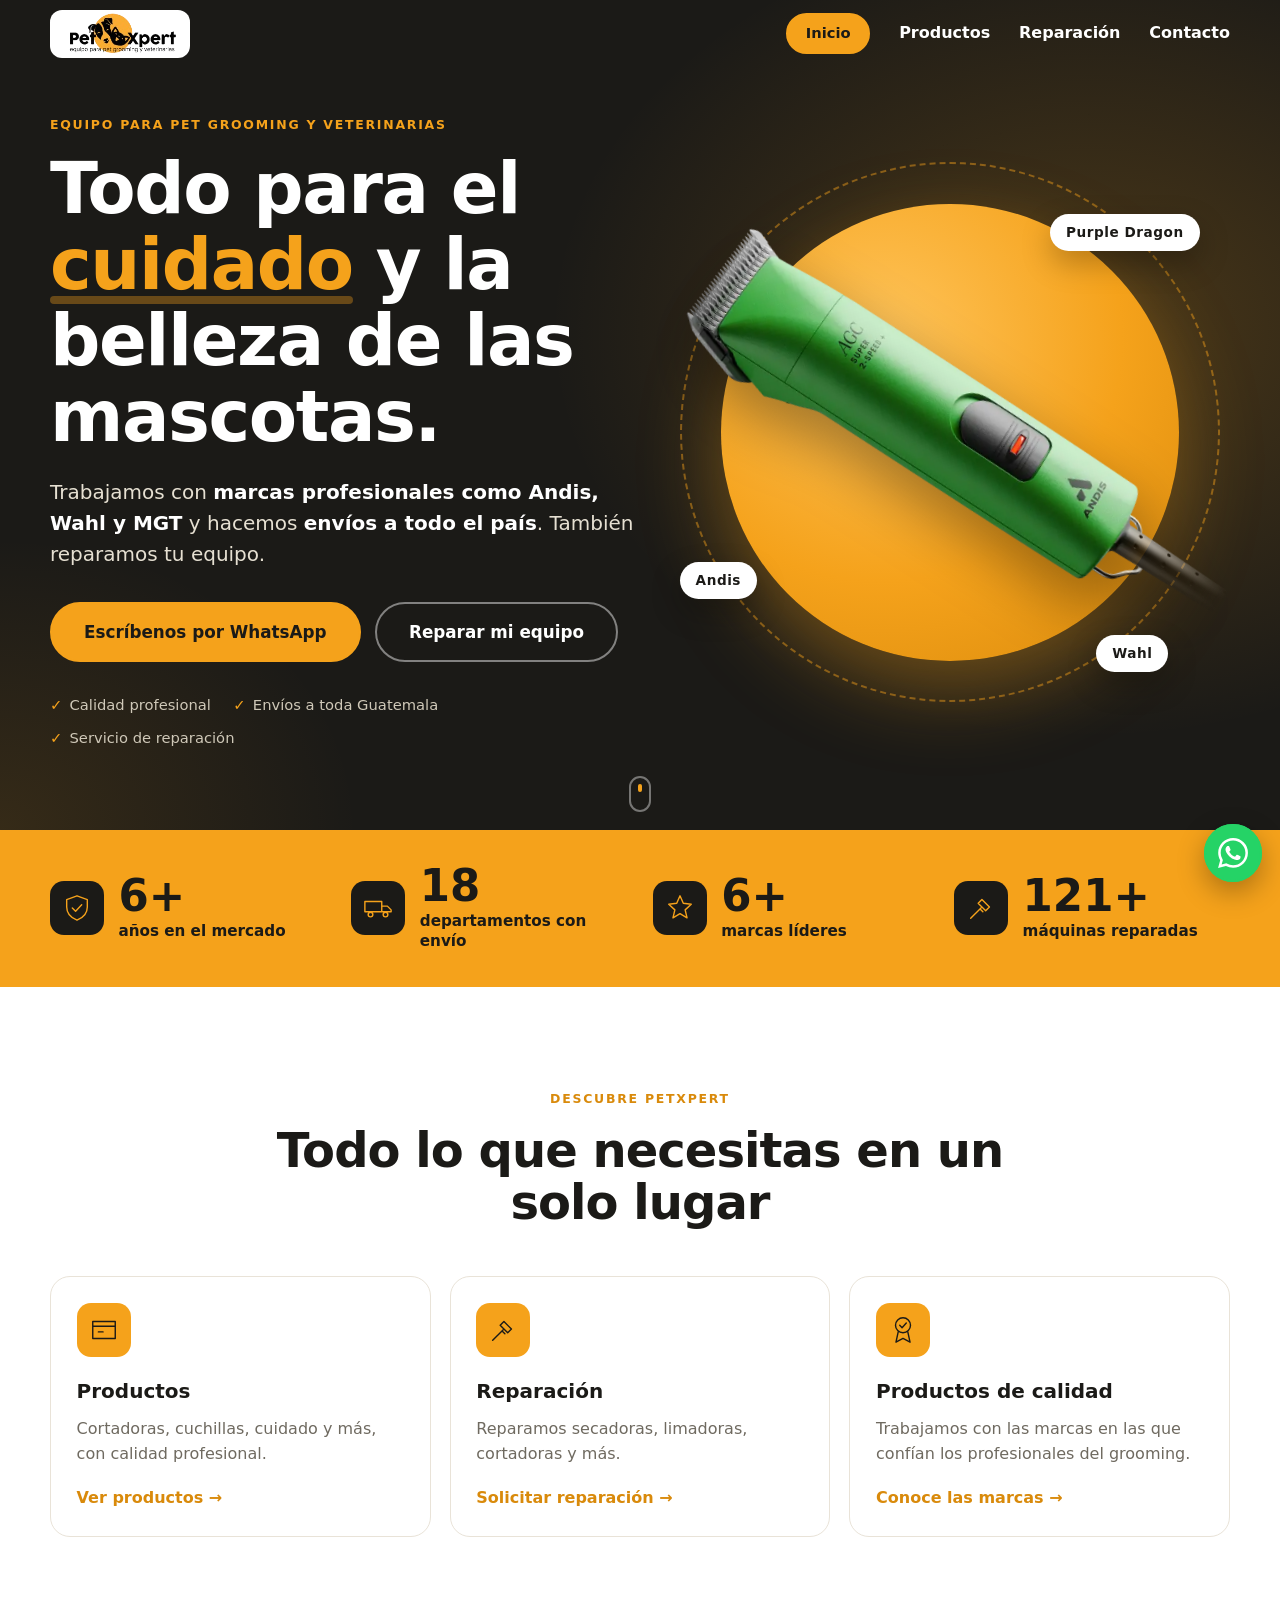
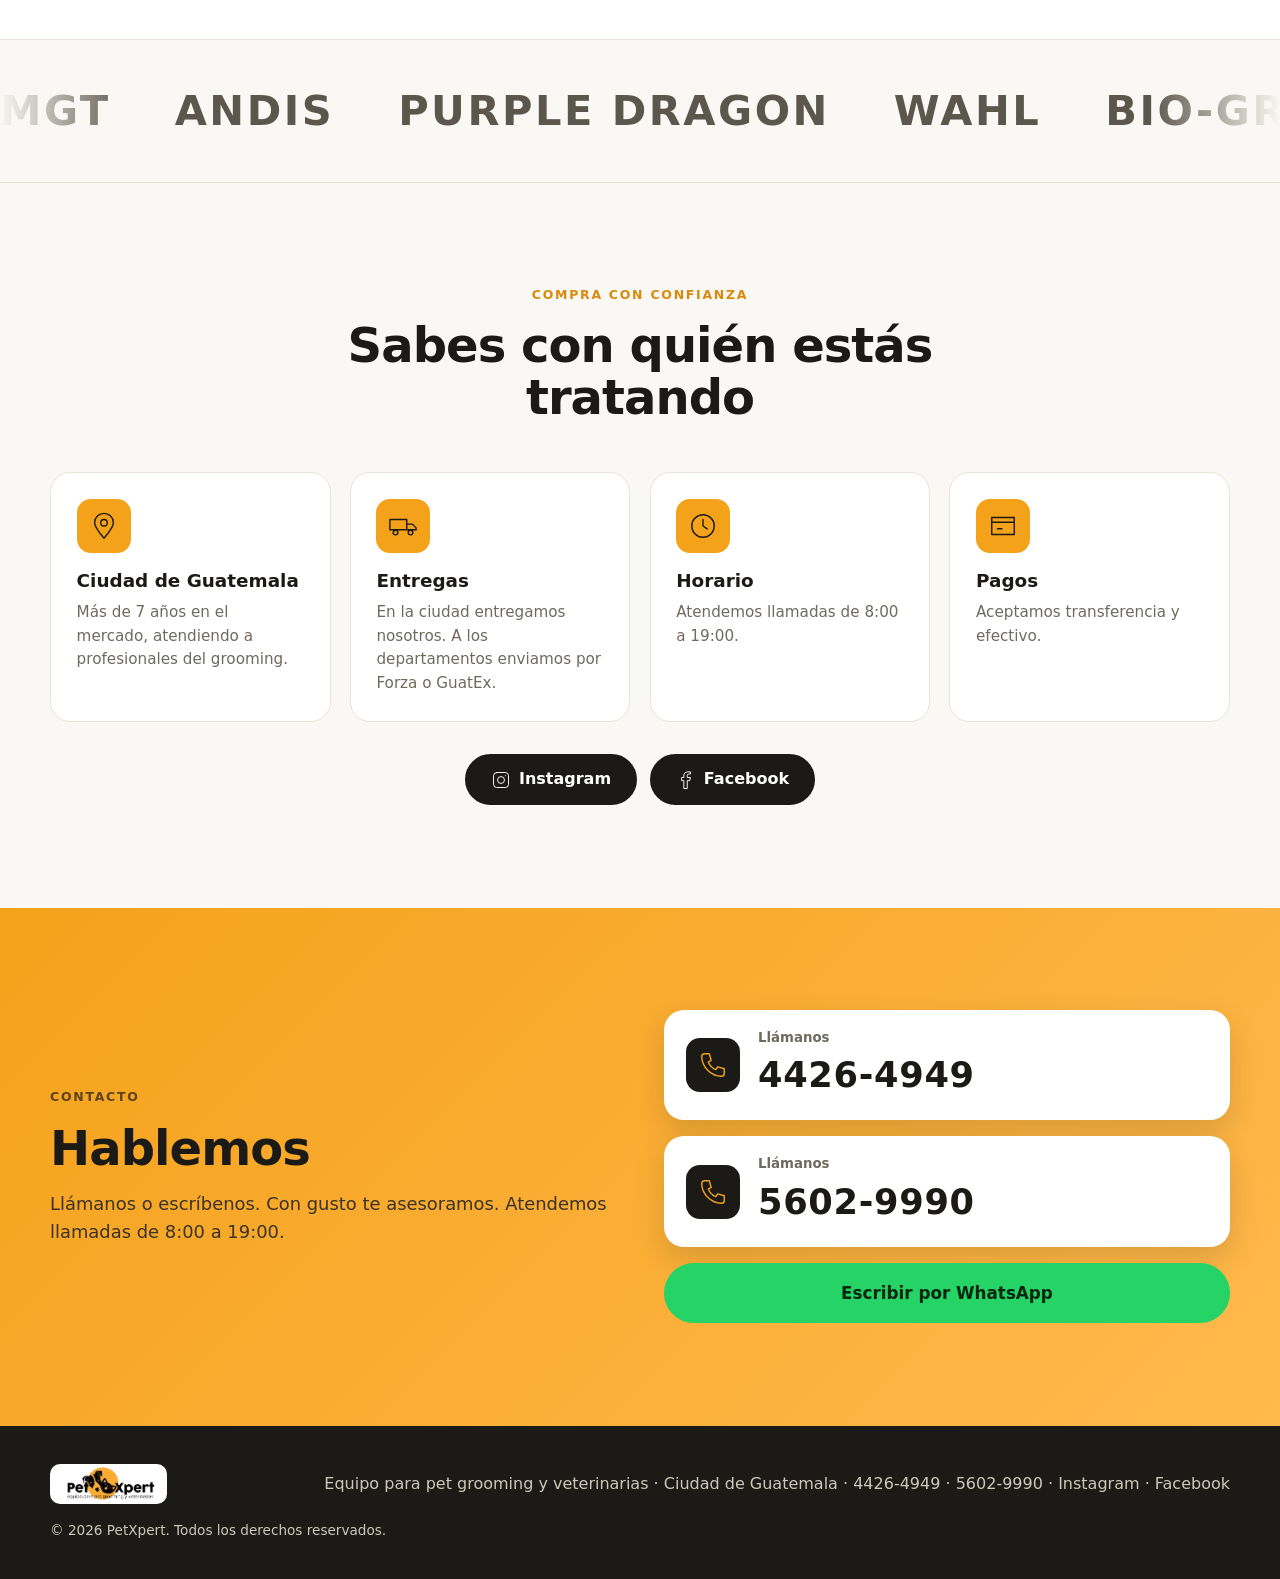
==== commit 2b7063d5: "Add trust details and repair process to PetXpert site Add location, delivery, hours, payment and soc" ====
--- a/petxpert-web/index.html
+++ b/petxpert-web/index.html
@@ -3,8 +3,8 @@
 <head>
   <meta charset="utf-8">
   <meta name="viewport" content="width=device-width, initial-scale=1">
-  <title>petXpert | Equipo para pet grooming y veterinarias en Guatemala</title>
-  <meta name="description" content="Productos de la mejor calidad para pet grooming y veterinarias, con envíos a toda Guatemala. Reparación de secadoras, taladros y cortadoras. Llámanos: 4426-4949 / 5602-9990.">
+  <title>PetXpert | Equipo para pet grooming y veterinarias en Guatemala</title>
+  <meta name="description" content="Productos de marcas profesionales para pet grooming y veterinarias, con envíos a toda Guatemala. Reparación de secadoras, limadoras, cortadoras y más. Llámanos: 4426-4949 / 5602-9990.">
   <meta name="theme-color" content="#f5a21b">
   <link rel="icon" type="image/png" href="assets/icon.png">
   <link rel="apple-touch-icon" href="assets/icon.png">
@@ -12,16 +12,19 @@
   <script>document.documentElement.classList.add("js")</script>
   <link rel="stylesheet" href="styles.css">
   <meta property="og:type" content="website">
-  <meta property="og:title" content="petXpert | Equipo para pet grooming y veterinarias en Guatemala">
-  <meta property="og:description" content="Productos de la mejor calidad para pet grooming y veterinarias, con envíos a toda Guatemala. Reparación de secadoras, taladros y cortadoras. Llámanos: 4426-4949 / 5602-9990.">
+  <meta property="og:title" content="PetXpert | Equipo para pet grooming y veterinarias en Guatemala">
+  <meta property="og:description" content="Productos de marcas profesionales para pet grooming y veterinarias, con envíos a toda Guatemala. Reparación de secadoras, limadoras, cortadoras y más. Llámanos: 4426-4949 / 5602-9990.">
   <meta property="og:image" content="assets/logo.png">
   <script type="application/ld+json">
   {
     "@context": "https://schema.org",
     "@type": "Store",
-    "name": "petXpert",
-    "description": "Equipo para pet grooming y veterinarias. Envíos a toda Guatemala. Reparación de secadoras, taladros y cortadoras.",
+    "name": "PetXpert",
+    "description": "Equipo para pet grooming y veterinarias. Envíos a toda Guatemala. Reparación de secadoras, limadoras, cortadoras y más.",
     "telephone": ["+50244264949", "+50256029990"],
+    "address": { "@type": "PostalAddress", "addressLocality": "Ciudad de Guatemala", "addressCountry": "GT" },
+    "paymentAccepted": "Efectivo, transferencia",
+    "sameAs": ["https://www.instagram.com/petxpertguate/", "https://www.facebook.com/PetXpertGT/"],
     "areaServed": { "@type": "Country", "name": "Guatemala" }
   }
   </script>
@@ -31,11 +34,11 @@
 
   <header class="header" id="top">
     <div class="wrap header-row">
-      <a href="index.html" class="brand" aria-label="petXpert, inicio">
-        <img src="assets/logo.png" alt="petXpert, equipo para pet grooming y veterinarias" width="120" height="48">
+      <a href="index.html" class="brand" aria-label="PetXpert, inicio">
+        <img src="assets/logo.png" alt="PetXpert, equipo para pet grooming y veterinarias" width="120" height="48">
       </a>
       <nav class="nav" id="nav" aria-label="Principal">
-        <a href="index.html" aria-current="page">Inicio</a>
+        <a class="btn btn-sm" href="index.html" aria-current="page">Inicio</a>
         <a href="productos.html">Productos</a>
         <a href="reparacion.html">Reparación</a>
         <a href="index.html#contacto">Contacto</a>
@@ -51,9 +54,10 @@
         <div class="hero-copy">
           <p class="eyebrow reveal">Equipo para pet grooming y veterinarias</p>
           <h1 class="reveal">Todo para el <em>cuidado</em> y la belleza de las mascotas.</h1>
-          <p class="lead reveal">Contamos con muchos productos de la <strong>mejor calidad en Guatemala</strong> y con <strong>envíos a todo el país</strong>. También reparamos <br> tu equipo.</p>
+          <p class="lead reveal">Trabajamos con <strong>marcas profesionales como Andis, Wahl y MGT</strong> y hacemos <strong>envíos a todo el país</strong>. También reparamos tu equipo.</p>
           <div class="hero-cta reveal">
-            <a class="btn btn-lg" href="https://wa.me/50256029990?text=Hola%20petXpert%2C%20quisiera%20informaci%C3%B3n" target="_blank" rel="noopener">Escríbenos por WhatsApp</a>
+            <a class="btn btn-lg" href="https://wa.me/50256029990?text=Hola%20PetXpert%2C%20quisiera%20informaci%C3%B3n" target="_blank" rel="noopener">Escríbenos por WhatsApp</a>
+            <a class="btn btn-lg btn-outline" href="reparacion.html">Reparar mi equipo</a>
           </div>
           <ul class="hero-points reveal">
             <li>Calidad profesional</li>
@@ -76,10 +80,10 @@
     <!-- STATS -->
     <section class="stats">
       <div class="wrap stats-grid">
-        <div class="stat reveal"><b data-count="22">0</b><span>departamentos con envío</span></div>
-        <div class="stat reveal"><b data-count="3">0</b><span>tipos de equipo que reparamos</span></div>
-        <div class="stat reveal"><b data-count="5" data-suffix="+">0</b><span>marcas de confianza</span></div>
-        <div class="stat reveal"><b>100%</b><span>enfocados en grooming</span></div>
+        <div class="stat reveal"><span class="ico"><svg viewBox="0 0 64 64" aria-hidden="true"><path d="M32 6l22 8v16c0 14-9 23-22 28C19 53 10 44 10 30V14zM22 32l7 7 13-14" fill="none" stroke="currentColor" stroke-width="3" stroke-linecap="round" stroke-linejoin="round"/></svg></span><div><b data-count="7" data-suffix="+">0</b><p>años en el mercado</p></div></div>
+        <div class="stat reveal"><span class="ico"><svg viewBox="0 0 64 64" aria-hidden="true"><path d="M4 40h36V18H4zM40 28h12l8 8v4H40z" fill="none" stroke="currentColor" stroke-width="3" stroke-linecap="round" stroke-linejoin="round"/><circle cx="16" cy="46" r="5" fill="none" stroke="currentColor" stroke-width="3"/><circle cx="48" cy="46" r="5" fill="none" stroke="currentColor" stroke-width="3"/></svg></span><div><b data-count="22">0</b><p>departamentos con envío</p></div></div>
+        <div class="stat reveal"><span class="ico"><svg viewBox="0 0 64 64" aria-hidden="true"><path d="M32 6l7 16 17 2-13 12 4 17-15-9-15 9 4-17L8 24l17-2z" fill="none" stroke="currentColor" stroke-width="3" stroke-linecap="round" stroke-linejoin="round"/></svg></span><div><b data-count="7" data-suffix="+">0</b><p>marcas líderes</p></div></div>
+        <div class="stat reveal"><span class="ico"><svg viewBox="0 0 64 64" aria-hidden="true"><path d="M10 54l22-22M30 34l6 6M34 14l16 16-8 8-16-16z" fill="none" stroke="currentColor" stroke-width="3" stroke-linecap="round" stroke-linejoin="round"/></svg></span><div><b data-count="150" data-suffix="+">0</b><p>máquinas reparadas</p></div></div>
       </div>
     </section>
 
@@ -87,7 +91,7 @@
     <section class="section" id="descubre">
       <div class="wrap">
         <header class="section-head reveal">
-          <p class="eyebrow">Descubre petXpert</p>
+          <p class="eyebrow">Descubre PetXpert</p>
           <h2>Todo lo que necesitas en un solo lugar</h2>
         </header>
         <div class="tiles">
@@ -100,20 +104,46 @@
           <a class="tile reveal" href="reparacion.html">
             <span class="ico"><svg viewBox="0 0 64 64" aria-hidden="true"><path d="M10 54l22-22M30 34l6 6M34 14l16 16-8 8-16-16z" fill="none" stroke="currentColor" stroke-width="3" stroke-linecap="round" stroke-linejoin="round"/></svg></span>
             <h3>Reparación</h3>
-            <p>Reparamos secadoras, taladros y cortadoras.</p>
+            <p>Reparamos secadoras, limadoras, cortadoras y más.</p>
             <span class="more">Solicitar reparación →</span>
+          </a>
+          <a class="tile reveal" href="#marcas">
+            <span class="ico"><svg viewBox="0 0 64 64" aria-hidden="true"><path d="M32 6a16 16 0 1 0 0 32 16 16 0 0 0 0-32zM22 35l-5 23 15-8 15 8-5-23M25 22l5 5 9-10" fill="none" stroke="currentColor" stroke-width="3" stroke-linecap="round" stroke-linejoin="round"/></svg></span>
+            <h3>Productos de calidad</h3>
+            <p>Trabajamos con las marcas en las que confían los profesionales del grooming.</p>
+            <span class="more">Conoce las marcas →</span>
           </a>
         </div>
       </div>
     </section>
 
     <!-- MARCAS -->
-    <section class="brands-strip">
+    <section class="brands-strip" id="marcas">
       <div class="marquee" aria-label="Marcas que manejamos">
         <div class="marquee-track">
-          <span>MGT</span><span>ANDIS</span><span>PURPLE DRAGON</span><span>WAHL</span><span>BIO-GROOM</span>
-          <span aria-hidden="true">MGT</span><span aria-hidden="true">ANDIS</span><span aria-hidden="true">PURPLE DRAGON</span><span aria-hidden="true">WAHL</span><span aria-hidden="true">BIO-GROOM</span>
-          <span aria-hidden="true">MGT</span><span aria-hidden="true">ANDIS</span><span aria-hidden="true">PURPLE DRAGON</span><span aria-hidden="true">WAHL</span><span aria-hidden="true">BIO-GROOM</span>
+          <span>MGT</span><span>ANDIS</span><span>PURPLE DRAGON</span><span>WAHL</span><span>BIO-GROOM</span><span>MIRACLE CARE</span><span>SAFARI</span>
+          <span aria-hidden="true">MGT</span><span aria-hidden="true">ANDIS</span><span aria-hidden="true">PURPLE DRAGON</span><span aria-hidden="true">WAHL</span><span aria-hidden="true">BIO-GROOM</span><span aria-hidden="true">MIRACLE CARE</span><span aria-hidden="true">SAFARI</span>
+          <span aria-hidden="true">MGT</span><span aria-hidden="true">ANDIS</span><span aria-hidden="true">PURPLE DRAGON</span><span aria-hidden="true">WAHL</span><span aria-hidden="true">BIO-GROOM</span><span aria-hidden="true">MIRACLE CARE</span><span aria-hidden="true">SAFARI</span>
+        </div>
+      </div>
+    </section>
+
+    <!-- CONFIANZA -->
+    <section class="section trust">
+      <div class="wrap">
+        <header class="section-head reveal">
+          <p class="eyebrow">Compra con confianza</p>
+          <h2>Sabes con quién estás tratando</h2>
+        </header>
+        <div class="trust-grid">
+          <article class="reveal"><span class="ico"><svg viewBox="0 0 64 64" aria-hidden="true"><path d="M32 58C20 44 12 34 12 25a20 20 0 0 1 40 0c0 9-8 19-20 33z" fill="none" stroke="currentColor" stroke-width="3" stroke-linecap="round" stroke-linejoin="round"/><circle cx="32" cy="25" r="7" fill="none" stroke="currentColor" stroke-width="3"/></svg></span><h3>Ciudad de Guatemala</h3><p>Más de 7 años en el mercado, atendiendo a profesionales del grooming.</p></article>
+          <article class="reveal"><span class="ico"><svg viewBox="0 0 64 64" aria-hidden="true"><path d="M4 40h36V18H4zM40 28h12l8 8v4H40z" fill="none" stroke="currentColor" stroke-width="3" stroke-linecap="round" stroke-linejoin="round"/><circle cx="16" cy="46" r="5" fill="none" stroke="currentColor" stroke-width="3"/><circle cx="48" cy="46" r="5" fill="none" stroke="currentColor" stroke-width="3"/></svg></span><h3>Entregas</h3><p>En la ciudad entregamos nosotros. A los departamentos enviamos por Forza o GuatEx.</p></article>
+          <article class="reveal"><span class="ico"><svg viewBox="0 0 64 64" aria-hidden="true"><path d="M32 18v14l9 6" fill="none" stroke="currentColor" stroke-width="3" stroke-linecap="round" stroke-linejoin="round"/><circle cx="32" cy="32" r="24" fill="none" stroke="currentColor" stroke-width="3"/></svg></span><h3>Horario</h3><p>Atendemos llamadas de 8:00 a 19:00.</p></article>
+          <article class="reveal"><span class="ico"><svg viewBox="0 0 64 64" aria-hidden="true"><path d="M8 14h48v36H8zM8 24h48M20 38h10" fill="none" stroke="currentColor" stroke-width="3" stroke-linecap="round" stroke-linejoin="round"/></svg></span><h3>Pagos</h3><p>Aceptamos transferencia y efectivo.</p></article>
+        </div>
+        <div class="social reveal">
+          <a class="btn btn-dark" href="https://www.instagram.com/petxpertguate/" target="_blank" rel="noopener"><svg viewBox="0 0 64 64" aria-hidden="true"><path d="M18 8h28a10 10 0 0 1 10 10v28a10 10 0 0 1-10 10H18A10 10 0 0 1 8 46V18A10 10 0 0 1 18 8zM46 18h.01" fill="none" stroke="currentColor" stroke-width="3" stroke-linecap="round" stroke-linejoin="round"/><circle cx="32" cy="32" r="11" fill="none" stroke="currentColor" stroke-width="3"/></svg>Instagram</a>
+          <a class="btn btn-dark" href="https://www.facebook.com/PetXpertGT/" target="_blank" rel="noopener"><svg viewBox="0 0 64 64" aria-hidden="true"><path d="M36 58V34h8l2-10H36v-6c0-3 1-5 5-5h5V6h-8c-9 0-13 5-13 13v5h-7v10h7v24z" fill="none" stroke="currentColor" stroke-width="3" stroke-linecap="round" stroke-linejoin="round"/></svg>Facebook</a>
         </div>
       </div>
     </section>
@@ -124,7 +154,7 @@
         <div class="reveal">
           <p class="eyebrow">Contacto</p>
           <h2>Hablemos</h2>
-          <p class="lead-sm">Llámanos o escríbenos. Con gusto te asesoramos.</p>
+          <p class="lead-sm">Llámanos o escríbenos. Con gusto te asesoramos. Atendemos llamadas de 8:00 a 19:00.</p>
         </div>
         <div class="phones reveal">
           <a class="phone" href="tel:+50244264949">
@@ -135,7 +165,7 @@
             <span class="ico"><svg viewBox="0 0 64 64" aria-hidden="true"><path d="M14 8h10l4 14-6 4a30 30 0 0 0 16 16l4-6 14 4v10a6 6 0 0 1-6 6C28 56 8 36 8 14a6 6 0 0 1 6-6z" fill="none" stroke="currentColor" stroke-width="3" stroke-linejoin="round"/></svg></span>
             <span><small>Llámanos</small><b>5602-9990</b></span>
           </a>
-          <a class="btn btn-lg wa" href="https://wa.me/50256029990?text=Hola%20petXpert%2C%20quisiera%20informaci%C3%B3n" target="_blank" rel="noopener">Escribir por WhatsApp</a>
+          <a class="btn btn-lg wa" href="https://wa.me/50256029990?text=Hola%20PetXpert%2C%20quisiera%20informaci%C3%B3n" target="_blank" rel="noopener">Escribir por WhatsApp</a>
         </div>
       </div>
     </section>
@@ -143,13 +173,13 @@
 
   <footer class="footer">
     <div class="wrap footer-row">
-      <img src="assets/logo.png" alt="petXpert" width="100" height="40" loading="lazy">
-      <p>Equipo para pet grooming y veterinarias · Guatemala · <a href="tel:+50244264949">4426-4949</a> · <a href="tel:+50256029990">5602-9990</a></p>
-      <p class="small">© <span id="year">2026</span> petXpert. Todos los derechos reservados.</p>
+      <img src="assets/logo.png" alt="PetXpert" width="100" height="40" loading="lazy">
+      <p>Equipo para pet grooming y veterinarias · Ciudad de Guatemala · <a href="tel:+50244264949">4426-4949</a> · <a href="tel:+50256029990">5602-9990</a> · <a href="https://www.instagram.com/petxpertguate/" target="_blank" rel="noopener">Instagram</a> · <a href="https://www.facebook.com/PetXpertGT/" target="_blank" rel="noopener">Facebook</a></p>
+      <p class="small">© <span id="year">2026</span> PetXpert. Todos los derechos reservados.</p>
     </div>
   </footer>
 
-  <a class="wa-float" href="https://wa.me/50256029990?text=Hola%20petXpert%2C%20quisiera%20informaci%C3%B3n" target="_blank" rel="noopener" aria-label="Escribir por WhatsApp">
+  <a class="wa-float" href="https://wa.me/50256029990?text=Hola%20PetXpert%2C%20quisiera%20informaci%C3%B3n" target="_blank" rel="noopener" aria-label="Escribir por WhatsApp">
     <svg viewBox="0 0 24 24" aria-hidden="true"><path fill="currentColor" d="M17.472 14.382c-.297-.149-1.758-.867-2.03-.967-.273-.099-.471-.148-.67.15-.197.297-.767.966-.94 1.164-.173.199-.347.223-.644.075-.297-.15-1.255-.463-2.39-1.475-.883-.788-1.48-1.761-1.653-2.059-.173-.297-.018-.458.13-.606.134-.133.298-.347.446-.52.149-.174.198-.298.298-.497.099-.198.05-.371-.025-.52-.075-.149-.669-1.612-.916-2.207-.242-.579-.487-.5-.669-.51-.173-.008-.371-.01-.57-.01-.198 0-.52.074-.792.372-.272.297-1.04 1.016-1.04 2.479 0 1.462 1.065 2.875 1.213 3.074.149.198 2.096 3.2 5.077 4.487.709.306 1.262.489 1.694.625.712.227 1.36.195 1.871.118.571-.085 1.758-.719 2.006-1.413.248-.694.248-1.289.173-1.413-.074-.124-.272-.198-.57-.347m-5.421 7.403h-.004a9.87 9.87 0 01-5.031-1.378l-.361-.214-3.741.982.998-3.648-.235-.374a9.86 9.86 0 01-1.51-5.26c.001-5.45 4.436-9.884 9.888-9.884 2.64 0 5.122 1.03 6.988 2.898a9.825 9.825 0 012.893 6.994c-.003 5.45-4.437 9.884-9.885 9.884m8.413-18.297A11.815 11.815 0 0012.05 0C5.495 0 .16 5.335.157 11.892c0 2.096.547 4.142 1.588 5.945L.057 24l6.305-1.654a11.882 11.882 0 005.683 1.448h.005c6.554 0 11.89-5.335 11.893-11.893a11.821 11.821 0 00-3.48-8.413z"/></svg>
   </a>
 
--- a/petxpert-web/styles.css
+++ b/petxpert-web/styles.css
@@ -105,9 +105,12 @@
 
 /* ---------- stats ---------- */
 .stats { background: var(--orange); color: var(--ink); }
-.stats-grid { display: grid; grid-template-columns: repeat(4, 1fr); gap: 1rem; padding: 2rem 0; text-align: center; }
-.stat b { display: block; font-size: clamp(2rem, 4vw, 3rem); font-weight: 900; line-height: 1; font-variant-numeric: tabular-nums; }
-.stat span { font-weight: 600; font-size: .95rem; }
+.stats-grid { display: grid; grid-template-columns: repeat(4, 1fr); gap: 1.6rem; padding: 2.2rem 0; }
+.stat { display: flex; gap: .9rem; align-items: center; }
+.stat .ico { background: var(--ink); color: var(--orange); transition: transform .3s; }
+.stat:hover .ico { transform: rotate(-8deg) scale(1.08); }
+.stat b { display: block; font-size: clamp(2rem, 3.4vw, 2.8rem); font-weight: 900; line-height: 1; font-variant-numeric: tabular-nums; }
+.stat p { margin-top: .25rem; font-weight: 600; font-size: .95rem; line-height: 1.3; }
 
 /* ---------- sections ---------- */
 .section { padding: clamp(4rem, 8vw, 7rem) 0; }
@@ -171,7 +174,7 @@
   mask-image: linear-gradient(90deg, transparent, #000 10%, #000 90%, transparent); -webkit-mask-image: linear-gradient(90deg, transparent, #000 10%, #000 90%, transparent); }
 .marquee-track { display: flex; width: max-content; gap: 4rem; animation: scrollx 32s linear infinite; }
 .marquee:hover .marquee-track { animation-play-state: paused; }
-.marquee-track span { font-size: clamp(1.6rem, 3.5vw, 2.6rem); font-weight: 900; letter-spacing: .06em; color: #c9c1b1; transition: color .2s; white-space: nowrap; }
+.marquee-track span { font-size: clamp(1.6rem, 3.5vw, 2.6rem); font-weight: 900; letter-spacing: .06em; color: #5c574d; transition: color .2s; white-space: nowrap; }
 .marquee-track span:hover { color: var(--orange); }
 @keyframes scrollx { to { transform: translateX(-33.333%); } }
 .brands + .section { padding-top: clamp(4rem, 8vw, 7rem); }
@@ -250,7 +253,7 @@
 .page-hero h1 { font-size: clamp(2rem, 5vw, 3.6rem); font-weight: 900; max-width: 18ch; }
 .page-hero .lead { max-width: 40em; }
 
-.tiles { display: grid; grid-template-columns: repeat(2, 1fr); gap: 1.2rem; max-width: 820px; margin-inline: auto; }
+.tiles { display: grid; grid-template-columns: repeat(3, 1fr); gap: 1.2rem; }
 .tile {
   display: flex; flex-direction: column; gap: .6rem; background: #fff; border: 1px solid var(--line);
   border-radius: var(--radius); padding: 1.6rem; transition: transform .25s, box-shadow .25s, border-color .25s;
@@ -280,7 +283,38 @@
   .page-hero { padding-top: 6.5rem; }
 }
 @media (max-width: 560px) {
+  .cta-btns .btn { width: 100%; }
+}
+.page-hero + .section { padding-block: clamp(2rem, 4vw, 3.2rem) clamp(3rem, 6vw, 4.5rem); }
+@media (max-width: 720px) {
   .tiles { grid-template-columns: 1fr; }
-  .cta-btns .btn { width: 100%; }
-}
-.page-hero + .section { padding-block: clamp(2rem, 4vw, 3.2rem) clamp(3rem, 6vw, 4.5rem); }
+}
+@media (max-width: 560px) {
+  .stat { flex-direction: column; text-align: center; }
+}
+
+/* trust block */
+.trust { background: var(--cream); }
+.trust-grid { display: grid; grid-template-columns: repeat(4, 1fr); gap: 1.2rem; }
+.trust-grid article { background: #fff; border: 1px solid var(--line); border-radius: var(--radius); padding: 1.6rem; }
+.trust-grid .ico { margin-bottom: .9rem; }
+.trust-grid h3 { font-size: 1.15rem; margin-bottom: .35rem; }
+.trust-grid p { color: var(--muted); font-size: .95rem; }
+.social { display: flex; justify-content: center; gap: .8rem; flex-wrap: wrap; margin-top: 2rem; }
+.social svg { width: 20px; height: 20px; }
+
+/* repair process */
+.process { list-style: none; padding: 0; margin: 0; display: grid; grid-template-columns: repeat(4, 1fr); gap: 1.6rem; }
+.process b { width: 42px; height: 42px; border-radius: 50%; background: var(--ink); color: var(--orange); display: grid; place-items: center; font-size: 1.1rem; margin-bottom: .8rem; }
+.process h3 { font-size: 1.15rem; margin-bottom: .35rem; }
+.process p { color: var(--muted); font-size: .95rem; }
+
+.cta-strip p a { font-weight: 700; text-decoration: underline; }
+
+@media (max-width: 900px) {
+  .quote { order: -1; }
+  .trust-grid, .process { grid-template-columns: repeat(2, 1fr); }
+}
+@media (max-width: 560px) {
+  .trust-grid, .process { grid-template-columns: 1fr; }
+}
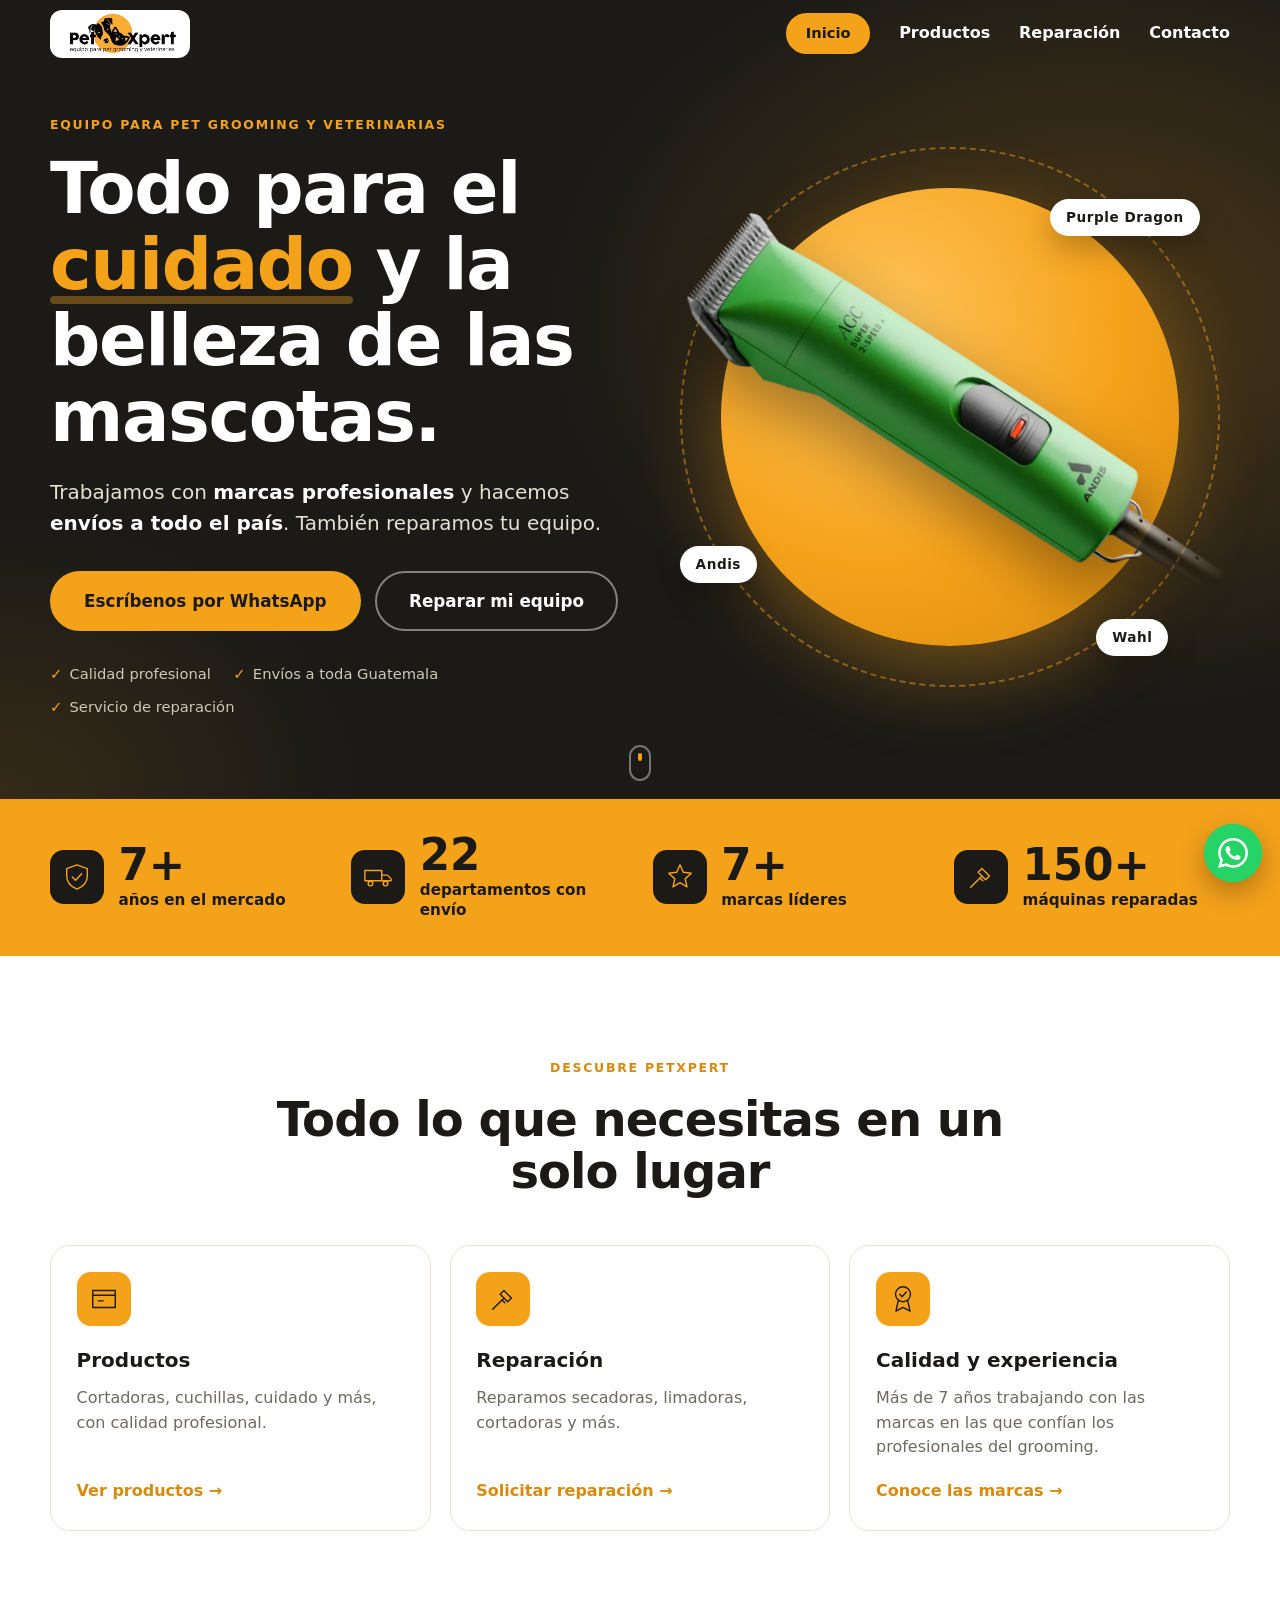
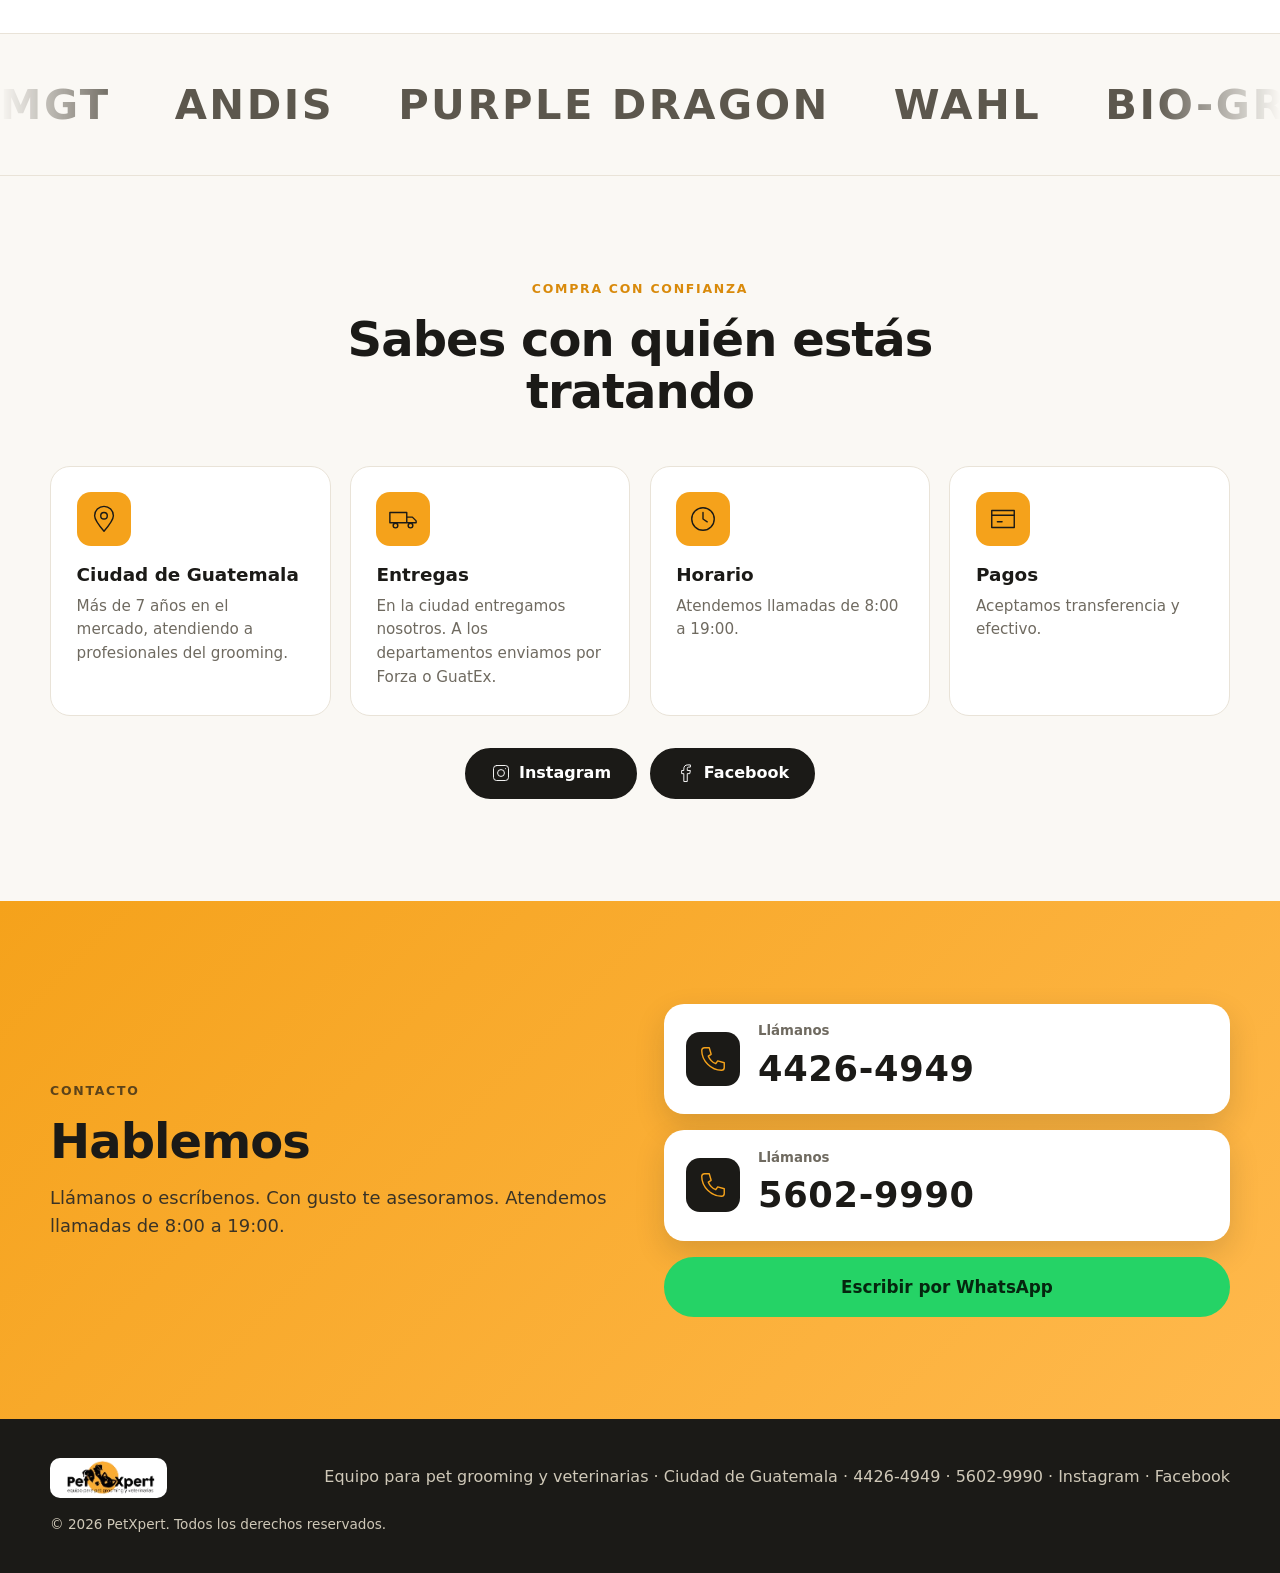
==== commit 6caa3e7f: "Rename quality tile to Calidad y experiencia and shorten hero brands line Co-Authored-By: Claude Opu" ====
--- a/petxpert-web/index.html
+++ b/petxpert-web/index.html
@@ -54,7 +54,7 @@
         <div class="hero-copy">
           <p class="eyebrow reveal">Equipo para pet grooming y veterinarias</p>
           <h1 class="reveal">Todo para el <em>cuidado</em> y la belleza de las mascotas.</h1>
-          <p class="lead reveal">Trabajamos con <strong>marcas profesionales como Andis, Wahl y MGT</strong> y hacemos <strong>envíos a todo el país</strong>. También reparamos tu equipo.</p>
+          <p class="lead reveal">Trabajamos con <strong>marcas profesionales</strong> y hacemos <strong>envíos a todo el país</strong>. También reparamos tu equipo.</p>
           <div class="hero-cta reveal">
             <a class="btn btn-lg" href="https://wa.me/50256029990?text=Hola%20PetXpert%2C%20quisiera%20informaci%C3%B3n" target="_blank" rel="noopener">Escríbenos por WhatsApp</a>
             <a class="btn btn-lg btn-outline" href="reparacion.html">Reparar mi equipo</a>
@@ -109,8 +109,8 @@
           </a>
           <a class="tile reveal" href="#marcas">
             <span class="ico"><svg viewBox="0 0 64 64" aria-hidden="true"><path d="M32 6a16 16 0 1 0 0 32 16 16 0 0 0 0-32zM22 35l-5 23 15-8 15 8-5-23M25 22l5 5 9-10" fill="none" stroke="currentColor" stroke-width="3" stroke-linecap="round" stroke-linejoin="round"/></svg></span>
-            <h3>Productos de calidad</h3>
-            <p>Trabajamos con las marcas en las que confían los profesionales del grooming.</p>
+            <h3>Calidad y experiencia</h3>
+            <p>Más de 7 años trabajando con las marcas en las que confían los profesionales del grooming.</p>
             <span class="more">Conoce las marcas →</span>
           </a>
         </div>
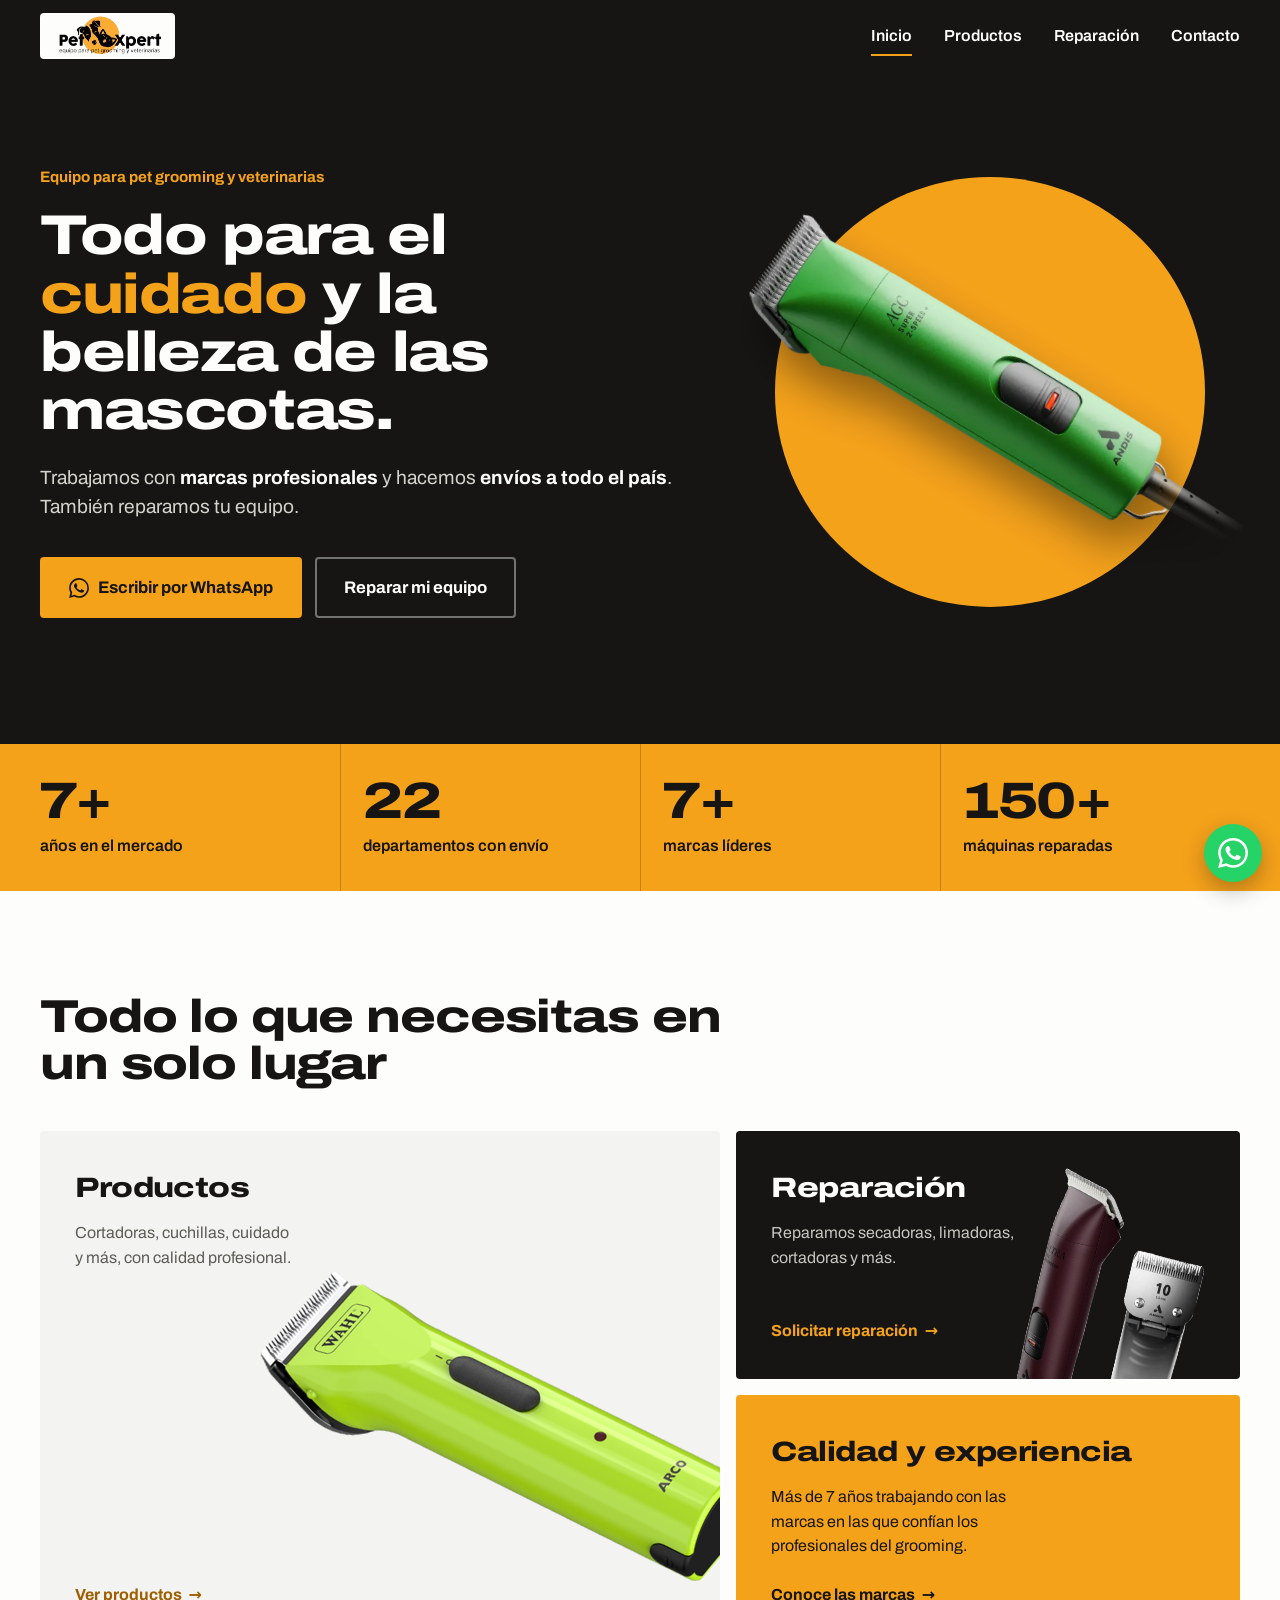
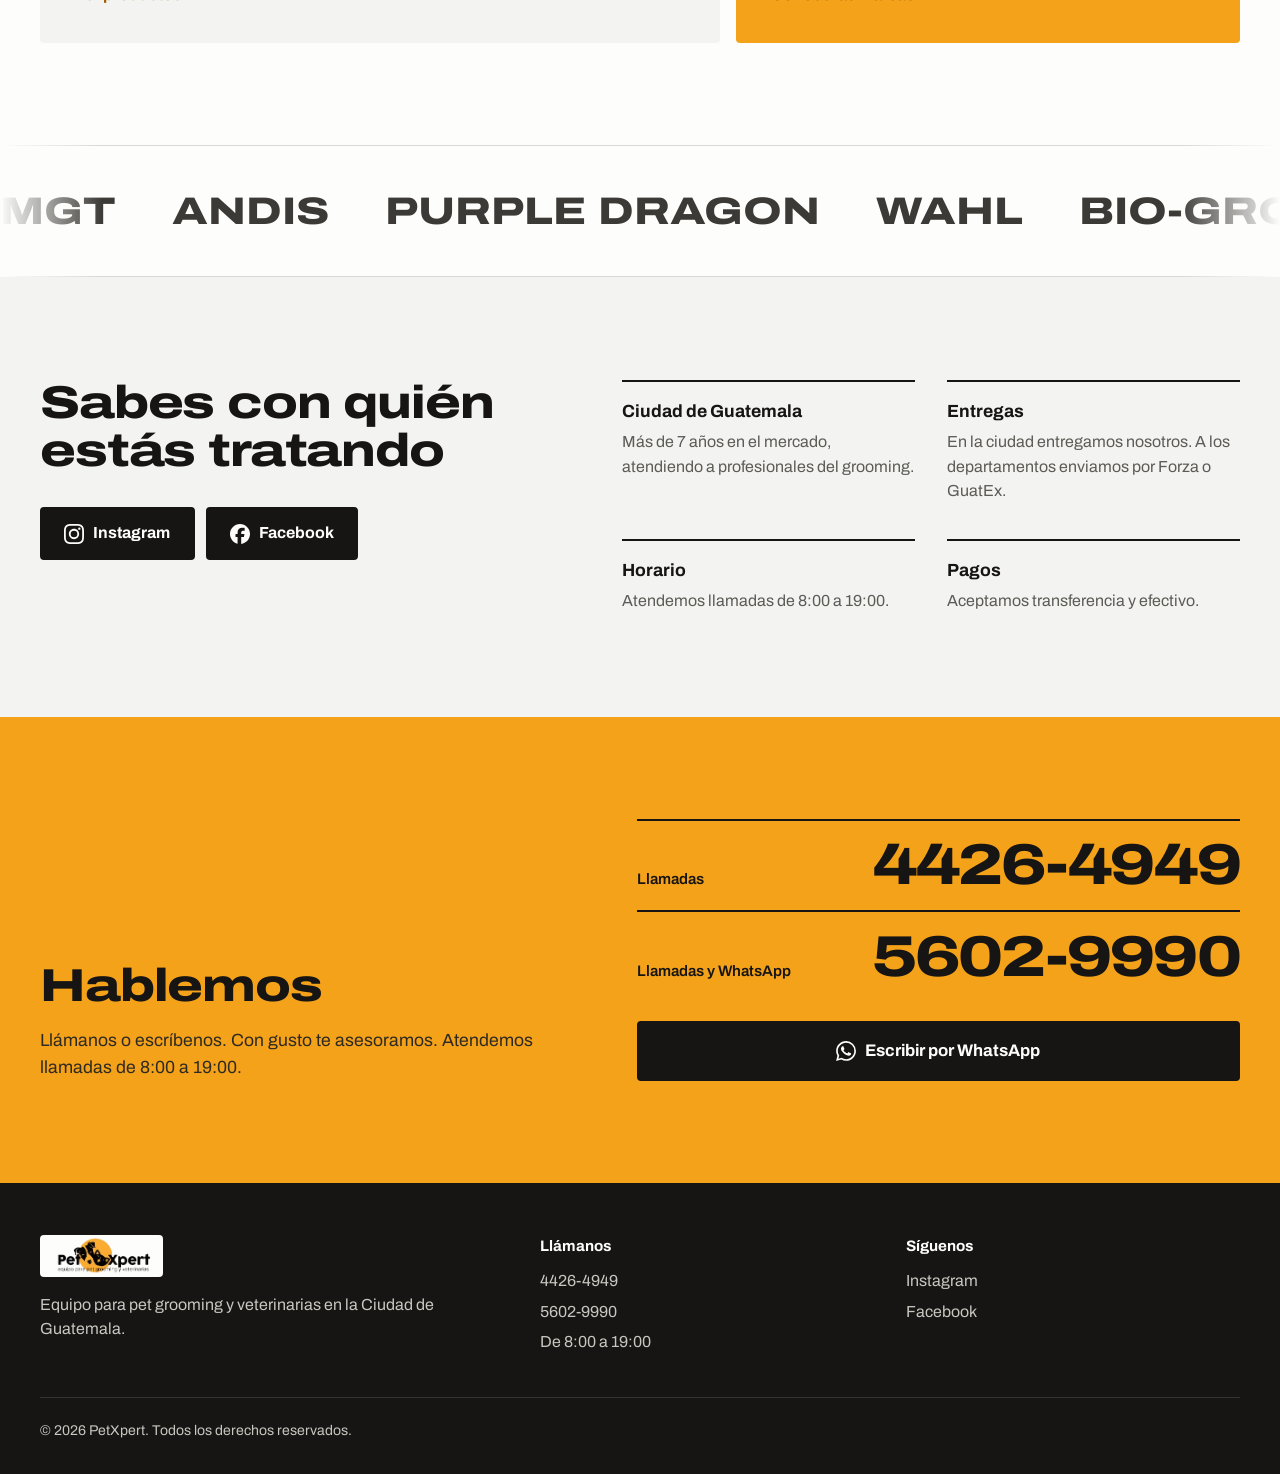
==== commit 785e5474: "Redesign PetXpert pages to drop generic template patterns - Self-hosted Archivo variable font; wide " ====
--- a/petxpert-web/index.html
+++ b/petxpert-web/index.html
@@ -4,28 +4,48 @@
   <meta charset="utf-8">
   <meta name="viewport" content="width=device-width, initial-scale=1">
   <title>PetXpert | Equipo para pet grooming y veterinarias en Guatemala</title>
-  <meta name="description" content="Productos de marcas profesionales para pet grooming y veterinarias, con envíos a toda Guatemala. Reparación de secadoras, limadoras, cortadoras y más. Llámanos: 4426-4949 / 5602-9990.">
+  <meta name="description" content="Equipo para grooming, baño de perros y veterinaria en Guatemala. Reparación de secadoras, limadoras y cortadoras. Envíos a todo el país. Tel: 4426-4949 / 5602-9990.">
+  <meta name="keywords" content="reparación, veterinaria, grooming, baño perros, secadoras, Guatemala, PetXpert, PetXpert Guatemala">
   <meta name="theme-color" content="#f5a21b">
-  <link rel="icon" type="image/png" href="assets/icon.png">
-  <link rel="apple-touch-icon" href="assets/icon.png">
-  <link rel="preload" as="image" href="assets/andis-pro.png">
+  <link rel="icon" href="/favicon.ico" sizes="any">
+  <link rel="icon" type="image/png" sizes="48x48" href="assets/icon-48.png">
+  <link rel="icon" type="image/png" sizes="192x192" href="assets/icon-192.png">
+  <link rel="apple-touch-icon" href="assets/apple-touch-icon.png">
+  <link rel="canonical" href="https://pet-xpert.com/">
+  <link rel="preload" as="image" href="assets/andis-pro.png" fetchpriority="high">
   <script>document.documentElement.classList.add("js")</script>
+  <link rel="preload" href="fonts/archivo.woff2" as="font" type="font/woff2" crossorigin>
   <link rel="stylesheet" href="styles.css">
   <meta property="og:type" content="website">
   <meta property="og:title" content="PetXpert | Equipo para pet grooming y veterinarias en Guatemala">
-  <meta property="og:description" content="Productos de marcas profesionales para pet grooming y veterinarias, con envíos a toda Guatemala. Reparación de secadoras, limadoras, cortadoras y más. Llámanos: 4426-4949 / 5602-9990.">
-  <meta property="og:image" content="assets/logo.png">
+  <meta property="og:description" content="Equipo para grooming, baño de perros y veterinaria en Guatemala. Reparación de secadoras, limadoras y cortadoras. Envíos a todo el país. Tel: 4426-4949 / 5602-9990.">
+  <meta property="og:url" content="https://pet-xpert.com/">
+  <meta property="og:site_name" content="PetXpert">
+  <meta property="og:image" content="https://pet-xpert.com/assets/icon-512.png">
   <script type="application/ld+json">
   {
     "@context": "https://schema.org",
     "@type": "Store",
     "name": "PetXpert",
+    "alternateName": "PetXpert Guatemala",
+    "url": "https://pet-xpert.com/",
+    "logo": "https://pet-xpert.com/assets/icon-512.png",
+    "image": "https://pet-xpert.com/assets/icon-512.png",
     "description": "Equipo para pet grooming y veterinarias. Envíos a toda Guatemala. Reparación de secadoras, limadoras, cortadoras y más.",
     "telephone": ["+50244264949", "+50256029990"],
     "address": { "@type": "PostalAddress", "addressLocality": "Ciudad de Guatemala", "addressCountry": "GT" },
     "paymentAccepted": "Efectivo, transferencia",
     "sameAs": ["https://www.instagram.com/petxpertguate/", "https://www.facebook.com/PetXpertGT/"],
     "areaServed": { "@type": "Country", "name": "Guatemala" }
+  }
+  </script>
+  <script type="application/ld+json">
+  {
+    "@context": "https://schema.org",
+    "@type": "WebSite",
+    "name": "PetXpert",
+    "alternateName": "PetXpert Guatemala",
+    "url": "https://pet-xpert.com/"
   }
   </script>
 </head>
@@ -35,10 +55,10 @@
   <header class="header" id="top">
     <div class="wrap header-row">
       <a href="index.html" class="brand" aria-label="PetXpert, inicio">
-        <img src="assets/logo.png" alt="PetXpert, equipo para pet grooming y veterinarias" width="120" height="48">
+        <img src="assets/logo.png" alt="PetXpert, equipo para pet grooming y veterinarias" width="134" height="46">
       </a>
       <nav class="nav" id="nav" aria-label="Principal">
-        <a class="btn btn-sm" href="index.html" aria-current="page">Inicio</a>
+        <a href="index.html" aria-current="page">Inicio</a>
         <a href="productos.html">Productos</a>
         <a href="reparacion.html">Reparación</a>
         <a href="index.html#contacto">Contacto</a>
@@ -48,139 +68,128 @@
   </header>
 
   <main id="contenido">
-    <!-- HERO -->
     <section class="hero">
       <div class="wrap hero-grid">
         <div class="hero-copy">
-          <p class="eyebrow reveal">Equipo para pet grooming y veterinarias</p>
+          <p class="kicker reveal">Equipo para pet grooming y veterinarias</p>
           <h1 class="reveal">Todo para el <em>cuidado</em> y la belleza de las mascotas.</h1>
           <p class="lead reveal">Trabajamos con <strong>marcas profesionales</strong> y hacemos <strong>envíos a todo el país</strong>. También reparamos tu equipo.</p>
           <div class="hero-cta reveal">
-            <a class="btn btn-lg" href="https://wa.me/50256029990?text=Hola%20PetXpert%2C%20quisiera%20informaci%C3%B3n" target="_blank" rel="noopener">Escríbenos por WhatsApp</a>
-            <a class="btn btn-lg btn-outline" href="reparacion.html">Reparar mi equipo</a>
+            <a class="btn btn-lg" href="https://wa.me/50256029990?text=Hola%20PetXpert%2C%20quisiera%20informaci%C3%B3n" target="_blank" rel="noopener"><svg viewBox="0 0 24 24" aria-hidden="true"><path fill="currentColor" d="M17.472 14.382c-.297-.149-1.758-.867-2.03-.967-.273-.099-.471-.148-.67.15-.197.297-.767.966-.94 1.164-.173.199-.347.223-.644.075-.297-.15-1.255-.463-2.39-1.475-.883-.788-1.48-1.761-1.653-2.059-.173-.297-.018-.458.13-.606.134-.133.298-.347.446-.52.149-.174.198-.298.298-.497.099-.198.05-.371-.025-.52-.075-.149-.669-1.612-.916-2.207-.242-.579-.487-.5-.669-.51-.173-.008-.371-.01-.57-.01-.198 0-.52.074-.792.372-.272.297-1.04 1.016-1.04 2.479 0 1.462 1.065 2.875 1.213 3.074.149.198 2.096 3.2 5.077 4.487.709.306 1.262.489 1.694.625.712.227 1.36.195 1.871.118.571-.085 1.758-.719 2.006-1.413.248-.694.248-1.289.173-1.413-.074-.124-.272-.198-.57-.347m-5.421 7.403h-.004a9.87 9.87 0 01-5.031-1.378l-.361-.214-3.741.982.998-3.648-.235-.374a9.86 9.86 0 01-1.51-5.26c.001-5.45 4.436-9.884 9.888-9.884 2.64 0 5.122 1.03 6.988 2.898a9.825 9.825 0 012.893 6.994c-.003 5.45-4.437 9.884-9.885 9.884m8.413-18.297A11.815 11.815 0 0012.05 0C5.495 0 .16 5.335.157 11.892c0 2.096.547 4.142 1.588 5.945L.057 24l6.305-1.654a11.882 11.882 0 005.683 1.448h.005c6.554 0 11.89-5.335 11.893-11.893a11.821 11.821 0 00-3.48-8.413Z"/></svg>Escribir por WhatsApp</a>
+            <a class="btn btn-lg btn-ghost" href="reparacion.html">Reparar mi equipo</a>
           </div>
-          <ul class="hero-points reveal">
-            <li>Calidad profesional</li>
-            <li>Envíos a toda Guatemala</li>
-            <li>Servicio de reparación</li>
-          </ul>
         </div>
-
         <div class="hero-art" aria-hidden="true">
-          <div class="sun"></div>
-          <img class="hero-product" id="heroProduct" src="assets/andis-pro.png" alt="" width="640" height="640" fetchpriority="high">
-          <span class="float f1">Purple Dragon</span>
-          <span class="float f2">Andis</span>
-          <span class="float f3">Wahl</span>
+          <span class="disc"></span>
+          <img class="hero-product" src="assets/andis-pro.png" alt="" width="780" height="920" fetchpriority="high">
         </div>
-      </div>
-      <div class="scroll-hint" aria-hidden="true"></div>
-    </section>
-
-    <!-- STATS -->
-    <section class="stats">
-      <div class="wrap stats-grid">
-        <div class="stat reveal"><span class="ico"><svg viewBox="0 0 64 64" aria-hidden="true"><path d="M32 6l22 8v16c0 14-9 23-22 28C19 53 10 44 10 30V14zM22 32l7 7 13-14" fill="none" stroke="currentColor" stroke-width="3" stroke-linecap="round" stroke-linejoin="round"/></svg></span><div><b data-count="7" data-suffix="+">0</b><p>años en el mercado</p></div></div>
-        <div class="stat reveal"><span class="ico"><svg viewBox="0 0 64 64" aria-hidden="true"><path d="M4 40h36V18H4zM40 28h12l8 8v4H40z" fill="none" stroke="currentColor" stroke-width="3" stroke-linecap="round" stroke-linejoin="round"/><circle cx="16" cy="46" r="5" fill="none" stroke="currentColor" stroke-width="3"/><circle cx="48" cy="46" r="5" fill="none" stroke="currentColor" stroke-width="3"/></svg></span><div><b data-count="22">0</b><p>departamentos con envío</p></div></div>
-        <div class="stat reveal"><span class="ico"><svg viewBox="0 0 64 64" aria-hidden="true"><path d="M32 6l7 16 17 2-13 12 4 17-15-9-15 9 4-17L8 24l17-2z" fill="none" stroke="currentColor" stroke-width="3" stroke-linecap="round" stroke-linejoin="round"/></svg></span><div><b data-count="7" data-suffix="+">0</b><p>marcas líderes</p></div></div>
-        <div class="stat reveal"><span class="ico"><svg viewBox="0 0 64 64" aria-hidden="true"><path d="M10 54l22-22M30 34l6 6M34 14l16 16-8 8-16-16z" fill="none" stroke="currentColor" stroke-width="3" stroke-linecap="round" stroke-linejoin="round"/></svg></span><div><b data-count="150" data-suffix="+">0</b><p>máquinas reparadas</p></div></div>
       </div>
     </section>
 
-    <!-- TILES -->
+    <section class="stats" aria-label="PetXpert en números">
+      <div class="wrap stats-grid">
+        <div class="stat"><b>7+</b><span>años en el mercado</span></div>
+        <div class="stat"><b>22</b><span>departamentos con envío</span></div>
+        <div class="stat"><b>7+</b><span>marcas líderes</span></div>
+        <div class="stat"><b>150+</b><span>máquinas reparadas</span></div>
+      </div>
+    </section>
+
     <section class="section" id="descubre">
       <div class="wrap">
-        <header class="section-head reveal">
-          <p class="eyebrow">Descubre PetXpert</p>
-          <h2>Todo lo que necesitas en un solo lugar</h2>
-        </header>
-        <div class="tiles">
-          <a class="tile reveal" href="productos.html">
-            <span class="ico"><svg viewBox="0 0 64 64" aria-hidden="true"><path d="M8 14h48v36H8zM8 24h48M20 36h10" fill="none" stroke="currentColor" stroke-width="3" stroke-linecap="round" stroke-linejoin="round"/></svg></span>
+        <h2 class="section-title reveal">Todo lo que necesitas en un solo lugar</h2>
+        <div class="bento">
+          <a class="cell cell-products reveal" href="productos.html">
             <h3>Productos</h3>
             <p>Cortadoras, cuchillas, cuidado y más, con calidad profesional.</p>
-            <span class="more">Ver productos →</span>
+            <span class="more">Ver productos <span>→</span></span>
+            <img src="assets/wahl-arco.png" alt="" width="640" height="640" loading="lazy">
           </a>
-          <a class="tile reveal" href="reparacion.html">
-            <span class="ico"><svg viewBox="0 0 64 64" aria-hidden="true"><path d="M10 54l22-22M30 34l6 6M34 14l16 16-8 8-16-16z" fill="none" stroke="currentColor" stroke-width="3" stroke-linecap="round" stroke-linejoin="round"/></svg></span>
+          <a class="cell cell-repair reveal" href="reparacion.html">
             <h3>Reparación</h3>
             <p>Reparamos secadoras, limadoras, cortadoras y más.</p>
-            <span class="more">Solicitar reparación →</span>
+            <span class="more">Solicitar reparación <span>→</span></span>
+            <img src="assets/andis-proclip.png" alt="" width="351" height="407" loading="lazy">
           </a>
-          <a class="tile reveal" href="#marcas">
-            <span class="ico"><svg viewBox="0 0 64 64" aria-hidden="true"><path d="M32 6a16 16 0 1 0 0 32 16 16 0 0 0 0-32zM22 35l-5 23 15-8 15 8-5-23M25 22l5 5 9-10" fill="none" stroke="currentColor" stroke-width="3" stroke-linecap="round" stroke-linejoin="round"/></svg></span>
+          <a class="cell cell-quality reveal" href="#marcas">
             <h3>Calidad y experiencia</h3>
             <p>Más de 7 años trabajando con las marcas en las que confían los profesionales del grooming.</p>
-            <span class="more">Conoce las marcas →</span>
+            <span class="more">Conoce las marcas <span>→</span></span>
           </a>
         </div>
       </div>
     </section>
 
-    <!-- MARCAS -->
-    <section class="brands-strip" id="marcas">
-      <div class="marquee" aria-label="Marcas que manejamos">
-        <div class="marquee-track">
-          <span>MGT</span><span>ANDIS</span><span>PURPLE DRAGON</span><span>WAHL</span><span>BIO-GROOM</span><span>MIRACLE CARE</span><span>SAFARI</span>
-          <span aria-hidden="true">MGT</span><span aria-hidden="true">ANDIS</span><span aria-hidden="true">PURPLE DRAGON</span><span aria-hidden="true">WAHL</span><span aria-hidden="true">BIO-GROOM</span><span aria-hidden="true">MIRACLE CARE</span><span aria-hidden="true">SAFARI</span>
-          <span aria-hidden="true">MGT</span><span aria-hidden="true">ANDIS</span><span aria-hidden="true">PURPLE DRAGON</span><span aria-hidden="true">WAHL</span><span aria-hidden="true">BIO-GROOM</span><span aria-hidden="true">MIRACLE CARE</span><span aria-hidden="true">SAFARI</span>
-        </div>
+    <section class="brands" id="marcas" aria-label="Marcas que manejamos">
+      <div class="marquee-track">
+        <span>MGT</span><span>ANDIS</span><span>PURPLE DRAGON</span><span>WAHL</span><span>BIO-GROOM</span><span>MIRACLE CARE</span><span>SAFARI</span>
+        <span aria-hidden="true">MGT</span><span aria-hidden="true">ANDIS</span><span aria-hidden="true">PURPLE DRAGON</span><span aria-hidden="true">WAHL</span><span aria-hidden="true">BIO-GROOM</span><span aria-hidden="true">MIRACLE CARE</span><span aria-hidden="true">SAFARI</span>
+        <span aria-hidden="true">MGT</span><span aria-hidden="true">ANDIS</span><span aria-hidden="true">PURPLE DRAGON</span><span aria-hidden="true">WAHL</span><span aria-hidden="true">BIO-GROOM</span><span aria-hidden="true">MIRACLE CARE</span><span aria-hidden="true">SAFARI</span>
       </div>
     </section>
 
-    <!-- CONFIANZA -->
     <section class="section trust">
-      <div class="wrap">
-        <header class="section-head reveal">
-          <p class="eyebrow">Compra con confianza</p>
+      <div class="wrap trust-grid">
+        <div class="reveal">
           <h2>Sabes con quién estás tratando</h2>
-        </header>
-        <div class="trust-grid">
-          <article class="reveal"><span class="ico"><svg viewBox="0 0 64 64" aria-hidden="true"><path d="M32 58C20 44 12 34 12 25a20 20 0 0 1 40 0c0 9-8 19-20 33z" fill="none" stroke="currentColor" stroke-width="3" stroke-linecap="round" stroke-linejoin="round"/><circle cx="32" cy="25" r="7" fill="none" stroke="currentColor" stroke-width="3"/></svg></span><h3>Ciudad de Guatemala</h3><p>Más de 7 años en el mercado, atendiendo a profesionales del grooming.</p></article>
-          <article class="reveal"><span class="ico"><svg viewBox="0 0 64 64" aria-hidden="true"><path d="M4 40h36V18H4zM40 28h12l8 8v4H40z" fill="none" stroke="currentColor" stroke-width="3" stroke-linecap="round" stroke-linejoin="round"/><circle cx="16" cy="46" r="5" fill="none" stroke="currentColor" stroke-width="3"/><circle cx="48" cy="46" r="5" fill="none" stroke="currentColor" stroke-width="3"/></svg></span><h3>Entregas</h3><p>En la ciudad entregamos nosotros. A los departamentos enviamos por Forza o GuatEx.</p></article>
-          <article class="reveal"><span class="ico"><svg viewBox="0 0 64 64" aria-hidden="true"><path d="M32 18v14l9 6" fill="none" stroke="currentColor" stroke-width="3" stroke-linecap="round" stroke-linejoin="round"/><circle cx="32" cy="32" r="24" fill="none" stroke="currentColor" stroke-width="3"/></svg></span><h3>Horario</h3><p>Atendemos llamadas de 8:00 a 19:00.</p></article>
-          <article class="reveal"><span class="ico"><svg viewBox="0 0 64 64" aria-hidden="true"><path d="M8 14h48v36H8zM8 24h48M20 38h10" fill="none" stroke="currentColor" stroke-width="3" stroke-linecap="round" stroke-linejoin="round"/></svg></span><h3>Pagos</h3><p>Aceptamos transferencia y efectivo.</p></article>
+          <div class="social">
+            <a class="btn btn-dark" href="https://www.instagram.com/petxpertguate/" target="_blank" rel="noopener"><svg viewBox="0 0 24 24" aria-hidden="true"><path fill="currentColor" d="M7.0301.084c-1.2768.0602-2.1487.264-2.911.5634-.7888.3075-1.4575.72-2.1228 1.3877-.6652.6677-1.075 1.3368-1.3802 2.127-.2954.7638-.4956 1.6365-.552 2.914-.0564 1.2775-.0689 1.6882-.0626 4.947.0062 3.2586.0206 3.6671.0825 4.9473.061 1.2765.264 2.1482.5635 2.9107.308.7889.72 1.4573 1.388 2.1228.6679.6655 1.3365 1.0743 2.1285 1.38.7632.295 1.6361.4961 2.9134.552 1.2773.056 1.6884.069 4.9462.0627 3.2578-.0062 3.668-.0207 4.9478-.0814 1.28-.0607 2.147-.2652 2.9098-.5633.7889-.3086 1.4578-.72 2.1228-1.3881.665-.6682 1.0745-1.3378 1.3795-2.1284.2957-.7632.4966-1.636.552-2.9124.056-1.2809.0692-1.6898.063-4.948-.0063-3.2583-.021-3.6668-.0817-4.9465-.0607-1.2797-.264-2.1487-.5633-2.9117-.3084-.7889-.72-1.4568-1.3876-2.1228C21.2982 1.33 20.628.9208 19.8378.6165 19.074.321 18.2017.1197 16.9244.0645 15.6471.0093 15.236-.005 11.977.0014 8.718.0076 8.31.0215 7.0301.0839m.1402 21.6932c-1.17-.0509-1.8053-.2453-2.2287-.408-.5606-.216-.96-.4771-1.3819-.895-.422-.4178-.6811-.8186-.9-1.378-.1644-.4234-.3624-1.058-.4171-2.228-.0595-1.2645-.072-1.6442-.079-4.848-.007-3.2037.0053-3.583.0607-4.848.05-1.169.2456-1.805.408-2.2282.216-.5613.4762-.96.895-1.3816.4188-.4217.8184-.6814 1.3783-.9003.423-.1651 1.0575-.3614 2.227-.4171 1.2655-.06 1.6447-.072 4.848-.079 3.2033-.007 3.5835.005 4.8495.0608 1.169.0508 1.8053.2445 2.228.408.5608.216.96.4754 1.3816.895.4217.4194.6816.8176.9005 1.3787.1653.4217.3617 1.056.4169 2.2263.0602 1.2655.0739 1.645.0796 4.848.0058 3.203-.0055 3.5834-.061 4.848-.051 1.17-.245 1.8055-.408 2.2294-.216.5604-.4763.96-.8954 1.3814-.419.4215-.8181.6811-1.3783.9-.4224.1649-1.0577.3617-2.2262.4174-1.2656.0595-1.6448.072-4.8493.079-3.2045.007-3.5825-.006-4.848-.0608M16.953 5.5864A1.44 1.44 0 1 0 18.39 4.144a1.44 1.44 0 0 0-1.437 1.4424M5.8385 12.012c.0067 3.4032 2.7706 6.1557 6.173 6.1493 3.4026-.0065 6.157-2.7701 6.1506-6.1733-.0065-3.4032-2.771-6.1565-6.174-6.1498-3.403.0067-6.156 2.771-6.1496 6.1738M8 12.0077a4 4 0 1 1 4.008 3.9921A3.9996 3.9996 0 0 1 8 12.0077"/></svg>Instagram</a>
+            <a class="btn btn-dark" href="https://www.facebook.com/PetXpertGT/" target="_blank" rel="noopener"><svg viewBox="0 0 24 24" aria-hidden="true"><path fill="currentColor" d="M9.101 23.691v-7.98H6.627v-3.667h2.474v-1.58c0-4.085 1.848-5.978 5.858-5.978.401 0 .955.042 1.468.103a8.68 8.68 0 0 1 1.141.195v3.325a8.623 8.623 0 0 0-.653-.036 26.805 26.805 0 0 0-.733-.009c-.707 0-1.259.096-1.675.309a1.686 1.686 0 0 0-.679.622c-.258.42-.374.995-.374 1.752v1.297h3.919l-.386 2.103-.287 1.564h-3.246v8.245C19.396 23.238 24 18.179 24 12.044c0-6.627-5.373-12-12-12s-12 5.373-12 12c0 5.628 3.874 10.35 9.101 11.647Z"/></svg>Facebook</a>
+          </div>
         </div>
-        <div class="social reveal">
-          <a class="btn btn-dark" href="https://www.instagram.com/petxpertguate/" target="_blank" rel="noopener"><svg viewBox="0 0 64 64" aria-hidden="true"><path d="M18 8h28a10 10 0 0 1 10 10v28a10 10 0 0 1-10 10H18A10 10 0 0 1 8 46V18A10 10 0 0 1 18 8zM46 18h.01" fill="none" stroke="currentColor" stroke-width="3" stroke-linecap="round" stroke-linejoin="round"/><circle cx="32" cy="32" r="11" fill="none" stroke="currentColor" stroke-width="3"/></svg>Instagram</a>
-          <a class="btn btn-dark" href="https://www.facebook.com/PetXpertGT/" target="_blank" rel="noopener"><svg viewBox="0 0 64 64" aria-hidden="true"><path d="M36 58V34h8l2-10H36v-6c0-3 1-5 5-5h5V6h-8c-9 0-13 5-13 13v5h-7v10h7v24z" fill="none" stroke="currentColor" stroke-width="3" stroke-linecap="round" stroke-linejoin="round"/></svg>Facebook</a>
-        </div>
+        <dl class="facts">
+          <div class="reveal"><dt>Ciudad de Guatemala</dt><dd>Más de 7 años en el mercado, atendiendo a profesionales del grooming.</dd></div>
+          <div class="reveal"><dt>Entregas</dt><dd>En la ciudad entregamos nosotros. A los departamentos enviamos por Forza o GuatEx.</dd></div>
+          <div class="reveal"><dt>Horario</dt><dd>Atendemos llamadas de 8:00 a 19:00.</dd></div>
+          <div class="reveal"><dt>Pagos</dt><dd>Aceptamos transferencia y efectivo.</dd></div>
+        </dl>
       </div>
     </section>
 
-    <!-- CONTACTO -->
     <section class="section contact" id="contacto">
       <div class="wrap contact-grid">
-        <div class="reveal">
-          <p class="eyebrow">Contacto</p>
+        <div class="intro reveal">
           <h2>Hablemos</h2>
-          <p class="lead-sm">Llámanos o escríbenos. Con gusto te asesoramos. Atendemos llamadas de 8:00 a 19:00.</p>
+          <p>Llámanos o escríbenos. Con gusto te asesoramos. Atendemos llamadas de 8:00 a 19:00.</p>
         </div>
         <div class="phones reveal">
-          <a class="phone" href="tel:+50244264949">
-            <span class="ico"><svg viewBox="0 0 64 64" aria-hidden="true"><path d="M14 8h10l4 14-6 4a30 30 0 0 0 16 16l4-6 14 4v10a6 6 0 0 1-6 6C28 56 8 36 8 14a6 6 0 0 1 6-6z" fill="none" stroke="currentColor" stroke-width="3" stroke-linejoin="round"/></svg></span>
-            <span><small>Llámanos</small><b>4426-4949</b></span>
-          </a>
-          <a class="phone" href="tel:+50256029990">
-            <span class="ico"><svg viewBox="0 0 64 64" aria-hidden="true"><path d="M14 8h10l4 14-6 4a30 30 0 0 0 16 16l4-6 14 4v10a6 6 0 0 1-6 6C28 56 8 36 8 14a6 6 0 0 1 6-6z" fill="none" stroke="currentColor" stroke-width="3" stroke-linejoin="round"/></svg></span>
-            <span><small>Llámanos</small><b>5602-9990</b></span>
-          </a>
-          <a class="btn btn-lg wa" href="https://wa.me/50256029990?text=Hola%20PetXpert%2C%20quisiera%20informaci%C3%B3n" target="_blank" rel="noopener">Escribir por WhatsApp</a>
+          <a class="phone" href="tel:+50244264949"><small>Llamadas</small><b>4426-4949</b></a>
+          <a class="phone" href="tel:+50256029990"><small>Llamadas y WhatsApp</small><b>5602-9990</b></a>
+          <a class="btn btn-lg btn-dark" href="https://wa.me/50256029990?text=Hola%20PetXpert%2C%20quisiera%20informaci%C3%B3n" target="_blank" rel="noopener"><svg viewBox="0 0 24 24" aria-hidden="true"><path fill="currentColor" d="M17.472 14.382c-.297-.149-1.758-.867-2.03-.967-.273-.099-.471-.148-.67.15-.197.297-.767.966-.94 1.164-.173.199-.347.223-.644.075-.297-.15-1.255-.463-2.39-1.475-.883-.788-1.48-1.761-1.653-2.059-.173-.297-.018-.458.13-.606.134-.133.298-.347.446-.52.149-.174.198-.298.298-.497.099-.198.05-.371-.025-.52-.075-.149-.669-1.612-.916-2.207-.242-.579-.487-.5-.669-.51-.173-.008-.371-.01-.57-.01-.198 0-.52.074-.792.372-.272.297-1.04 1.016-1.04 2.479 0 1.462 1.065 2.875 1.213 3.074.149.198 2.096 3.2 5.077 4.487.709.306 1.262.489 1.694.625.712.227 1.36.195 1.871.118.571-.085 1.758-.719 2.006-1.413.248-.694.248-1.289.173-1.413-.074-.124-.272-.198-.57-.347m-5.421 7.403h-.004a9.87 9.87 0 01-5.031-1.378l-.361-.214-3.741.982.998-3.648-.235-.374a9.86 9.86 0 01-1.51-5.26c.001-5.45 4.436-9.884 9.888-9.884 2.64 0 5.122 1.03 6.988 2.898a9.825 9.825 0 012.893 6.994c-.003 5.45-4.437 9.884-9.885 9.884m8.413-18.297A11.815 11.815 0 0012.05 0C5.495 0 .16 5.335.157 11.892c0 2.096.547 4.142 1.588 5.945L.057 24l6.305-1.654a11.882 11.882 0 005.683 1.448h.005c6.554 0 11.89-5.335 11.893-11.893a11.821 11.821 0 00-3.48-8.413Z"/></svg>Escribir por WhatsApp</a>
         </div>
       </div>
     </section>
   </main>
 
   <footer class="footer">
-    <div class="wrap footer-row">
-      <img src="assets/logo.png" alt="PetXpert" width="100" height="40" loading="lazy">
-      <p>Equipo para pet grooming y veterinarias · Ciudad de Guatemala · <a href="tel:+50244264949">4426-4949</a> · <a href="tel:+50256029990">5602-9990</a> · <a href="https://www.instagram.com/petxpertguate/" target="_blank" rel="noopener">Instagram</a> · <a href="https://www.facebook.com/PetXpertGT/" target="_blank" rel="noopener">Facebook</a></p>
-      <p class="small">© <span id="year">2026</span> PetXpert. Todos los derechos reservados.</p>
+    <div class="wrap">
+      <div class="footer-grid">
+        <div>
+          <img src="assets/logo.png" alt="PetXpert" width="123" height="42" loading="lazy">
+          <p>Equipo para pet grooming y veterinarias en la Ciudad de Guatemala.</p>
+        </div>
+        <div>
+          <h3>Llámanos</h3>
+          <ul>
+            <li><a href="tel:+50244264949">4426-4949</a></li>
+            <li><a href="tel:+50256029990">5602-9990</a></li>
+            <li>De 8:00 a 19:00</li>
+          </ul>
+        </div>
+        <div>
+          <h3>Síguenos</h3>
+          <ul>
+            <li><a href="https://www.instagram.com/petxpertguate/" target="_blank" rel="noopener">Instagram</a></li>
+            <li><a href="https://www.facebook.com/PetXpertGT/" target="_blank" rel="noopener">Facebook</a></li>
+          </ul>
+        </div>
+      </div>
+      <p class="footer-base">© <span id="year">2026</span> PetXpert. Todos los derechos reservados.</p>
     </div>
   </footer>
 
   <a class="wa-float" href="https://wa.me/50256029990?text=Hola%20PetXpert%2C%20quisiera%20informaci%C3%B3n" target="_blank" rel="noopener" aria-label="Escribir por WhatsApp">
-    <svg viewBox="0 0 24 24" aria-hidden="true"><path fill="currentColor" d="M17.472 14.382c-.297-.149-1.758-.867-2.03-.967-.273-.099-.471-.148-.67.15-.197.297-.767.966-.94 1.164-.173.199-.347.223-.644.075-.297-.15-1.255-.463-2.39-1.475-.883-.788-1.48-1.761-1.653-2.059-.173-.297-.018-.458.13-.606.134-.133.298-.347.446-.52.149-.174.198-.298.298-.497.099-.198.05-.371-.025-.52-.075-.149-.669-1.612-.916-2.207-.242-.579-.487-.5-.669-.51-.173-.008-.371-.01-.57-.01-.198 0-.52.074-.792.372-.272.297-1.04 1.016-1.04 2.479 0 1.462 1.065 2.875 1.213 3.074.149.198 2.096 3.2 5.077 4.487.709.306 1.262.489 1.694.625.712.227 1.36.195 1.871.118.571-.085 1.758-.719 2.006-1.413.248-.694.248-1.289.173-1.413-.074-.124-.272-.198-.57-.347m-5.421 7.403h-.004a9.87 9.87 0 01-5.031-1.378l-.361-.214-3.741.982.998-3.648-.235-.374a9.86 9.86 0 01-1.51-5.26c.001-5.45 4.436-9.884 9.888-9.884 2.64 0 5.122 1.03 6.988 2.898a9.825 9.825 0 012.893 6.994c-.003 5.45-4.437 9.884-9.885 9.884m8.413-18.297A11.815 11.815 0 0012.05 0C5.495 0 .16 5.335.157 11.892c0 2.096.547 4.142 1.588 5.945L.057 24l6.305-1.654a11.882 11.882 0 005.683 1.448h.005c6.554 0 11.89-5.335 11.893-11.893a11.821 11.821 0 00-3.48-8.413z"/></svg>
+    <svg viewBox="0 0 24 24" aria-hidden="true"><path fill="currentColor" d="M17.472 14.382c-.297-.149-1.758-.867-2.03-.967-.273-.099-.471-.148-.67.15-.197.297-.767.966-.94 1.164-.173.199-.347.223-.644.075-.297-.15-1.255-.463-2.39-1.475-.883-.788-1.48-1.761-1.653-2.059-.173-.297-.018-.458.13-.606.134-.133.298-.347.446-.52.149-.174.198-.298.298-.497.099-.198.05-.371-.025-.52-.075-.149-.669-1.612-.916-2.207-.242-.579-.487-.5-.669-.51-.173-.008-.371-.01-.57-.01-.198 0-.52.074-.792.372-.272.297-1.04 1.016-1.04 2.479 0 1.462 1.065 2.875 1.213 3.074.149.198 2.096 3.2 5.077 4.487.709.306 1.262.489 1.694.625.712.227 1.36.195 1.871.118.571-.085 1.758-.719 2.006-1.413.248-.694.248-1.289.173-1.413-.074-.124-.272-.198-.57-.347m-5.421 7.403h-.004a9.87 9.87 0 01-5.031-1.378l-.361-.214-3.741.982.998-3.648-.235-.374a9.86 9.86 0 01-1.51-5.26c.001-5.45 4.436-9.884 9.888-9.884 2.64 0 5.122 1.03 6.988 2.898a9.825 9.825 0 012.893 6.994c-.003 5.45-4.437 9.884-9.885 9.884m8.413-18.297A11.815 11.815 0 0012.05 0C5.495 0 .16 5.335.157 11.892c0 2.096.547 4.142 1.588 5.945L.057 24l6.305-1.654a11.882 11.882 0 005.683 1.448h.005c6.554 0 11.89-5.335 11.893-11.893a11.821 11.821 0 00-3.48-8.413Z"/></svg>
   </a>
 
   <script src="main.js" defer></script>
--- a/petxpert-web/styles.css
+++ b/petxpert-web/styles.css
@@ -1,320 +1,294 @@
+/* Archivo (SIL OFL, see fonts/OFL.txt), variable weight 100-900 and width 62-125% */
+@font-face {
+  font-family: 'Archivo';
+  src: url('fonts/archivo.woff2') format('woff2');
+  font-weight: 100 900;
+  font-stretch: 62% 125%;
+  font-style: normal;
+  font-display: swap;
+}
+
 :root {
   --orange: #f5a21b;
-  --orange-dark: #d98a0b;
-  --orange-soft: #fff3dc;
-  --ink: #1b1a17;
-  --ink2: #26241f;
-  --muted: #6f6a60;
-  --line: #e9e3d8;
-  --cream: #faf8f4;
+  --orange-dark: #9e5f00;   /* text-safe orange: 4.6:1 on paper, 5:1 on white */
+  --ink: #161513;
+  --ink-2: #22211e;
+  --ink-line: #34322d;
+  --paper: #f3f3f1;
+  --white: #fdfdfc;
+  --muted: #5c5b56;
+  --line: #d9d8d3;
   --wa: #25d366;
-  --radius: 20px;
+  --r: 4px;                 /* one corner radius for the whole site */
+  --wide: 125%;
+  --ease: cubic-bezier(.16, 1, .3, 1);
 }
 *, *::before, *::after { box-sizing: border-box; }
-html { scroll-behavior: smooth; scroll-padding-top: 76px; }
+html { scroll-behavior: smooth; scroll-padding-top: 80px; }
 body {
-  margin: 0; color: var(--ink); background: #fff; line-height: 1.55;
-  font-family: system-ui, -apple-system, 'Segoe UI', Roboto, 'Helvetica Neue', Arial, sans-serif;
+  margin: 0; color: var(--ink); background: var(--white); line-height: 1.55;
+  font-family: 'Archivo', system-ui, -apple-system, 'Segoe UI', Roboto, Arial, sans-serif;
   -webkit-font-smoothing: antialiased;
 }
 img { max-width: 100%; display: block; }
 a { color: inherit; text-decoration: none; }
-h1, h2, h3, p { margin: 0; }
-h1, h2 { line-height: 1.08; letter-spacing: -0.02em; }
-:focus-visible { outline: 3px solid var(--orange); outline-offset: 3px; border-radius: 6px; }
-.wrap { width: min(1180px, 100% - 2.5rem); margin-inline: auto; }
-.center { text-align: center; margin-top: 2.5rem; }
-.small { font-size: 0.85rem; }
+h1, h2, h3, p, dl, dd { margin: 0; }
+h1, h2 { font-stretch: var(--wide); font-weight: 800; line-height: 1.04; letter-spacing: -0.025em; }
+h2 { font-size: clamp(1.8rem, 3.6vw, 2.9rem); }
+h3 { font-weight: 700; }
+:focus-visible { outline: 3px solid var(--orange); outline-offset: 3px; }
+.wrap { width: min(1200px, 100% - 2.5rem); margin-inline: auto; }
 .skip { position: absolute; left: -999px; top: 0; background: var(--orange); padding: .6rem 1rem; z-index: 100; }
 .skip:focus { left: 0; }
+.muted { color: var(--muted); }
 
 /* ---------- buttons ---------- */
 .btn {
-  display: inline-flex; align-items: center; justify-content: center; gap: .5rem; cursor: pointer;
-  font: inherit; font-weight: 700; border: 2px solid var(--orange); border-radius: 999px;
-  background: var(--orange); color: var(--ink); padding: .7rem 1.5rem;
-  transition: transform .15s, background .15s, box-shadow .15s, color .15s;
-}
-.btn:hover { background: var(--orange-dark); border-color: var(--orange-dark); transform: translateY(-2px); box-shadow: 0 10px 24px rgb(245 162 27 / 35%); }
-.btn:active { transform: translateY(0) scale(.98); }
-.btn-sm { padding: .45rem 1.1rem; font-size: .92rem; }
-.btn-lg { padding: .95rem 2rem; font-size: 1.05rem; }
-.btn-outline { background: transparent; color: #fff; border-color: rgb(255 255 255 / 45%); }
-.btn-outline:hover { background: #fff; color: var(--ink); border-color: #fff; box-shadow: none; }
-.wa { background: var(--wa); border-color: var(--wa); color: #05260f; }
-.wa:hover { background: #1fb956; border-color: #1fb956; box-shadow: 0 10px 24px rgb(37 211 102 / 35%); }
+  display: inline-flex; align-items: center; justify-content: center; gap: .55rem; cursor: pointer; white-space: nowrap;
+  font: inherit; font-weight: 700; border: 2px solid var(--orange); border-radius: var(--r);
+  background: var(--orange); color: var(--ink); padding: .75rem 1.4rem;
+  transition: background-color .2s, border-color .2s, color .2s, transform .15s var(--ease);
+}
+.btn:hover { background: #ffb43d; border-color: #ffb43d; }
+.btn:active { transform: translateY(1px); }
+.btn-lg { padding: .95rem 1.7rem; font-size: 1.05rem; }
+.btn-ghost { background: transparent; color: var(--white); border-color: rgb(253 253 252 / 40%); }
+.btn-ghost:hover { background: var(--white); color: var(--ink); border-color: var(--white); }
+.btn-dark { background: var(--ink); border-color: var(--ink); color: var(--white); }
+.btn-dark:hover { background: var(--ink-2); border-color: var(--ink-2); }
+.btn-line { background: transparent; color: var(--ink); border-color: var(--ink); }
+.btn-line:hover { background: var(--ink); color: var(--white); }
+.btn svg { width: 20px; height: 20px; flex: none; }
+
+/* text link with arrow */
+.more { display: inline-flex; gap: .4rem; font-weight: 700; color: var(--orange-dark); }
+.more span { transition: transform .25s var(--ease); }
+a:hover > .more span, .more:hover span { transform: translateX(4px); }
 
 /* ---------- header ---------- */
-.header { position: sticky; top: 0; z-index: 50; background: rgb(255 255 255 / 0%); transition: background .25s, box-shadow .25s; }
-.header.solid { background: rgb(255 255 255 / 92%); backdrop-filter: saturate(1.4) blur(12px); box-shadow: 0 1px 0 var(--line); }
-.header-row { display: flex; align-items: center; justify-content: space-between; padding: .6rem 0; }
-.brand img { height: 48px; width: auto; background: #fff; border-radius: 12px; padding: 2px 6px; }
-.nav { display: flex; align-items: center; gap: 1.8rem; }
-.nav a:not(.btn) { font-weight: 600; color: #fff; position: relative; padding: .3rem 0; transition: color .2s; }
-.header.solid .nav a:not(.btn) { color: var(--ink); }
-.nav a:not(.btn)::after { content: ''; position: absolute; left: 0; bottom: -2px; height: 2px; width: 0; background: var(--orange); transition: width .25s; }
-.nav a:not(.btn):hover::after { width: 100%; }
+.header { position: sticky; top: 0; z-index: 50; margin-bottom: -72px; transition: background-color .25s, box-shadow .25s; }
+.header.solid { background: rgb(253 253 252 / 94%); backdrop-filter: blur(10px); box-shadow: 0 1px 0 var(--line); }
+.header-row { display: flex; align-items: center; justify-content: space-between; height: 72px; }
+.brand img { height: 46px; width: auto; background: var(--white); border-radius: var(--r); padding: 2px 6px; }
+.nav { display: flex; align-items: center; gap: 2rem; }
+.nav a { font-weight: 600; color: var(--white); position: relative; padding: .3rem 0; transition: color .2s; }
+.header.solid .nav a { color: var(--ink); }
+.nav a::after { content: ''; position: absolute; left: 0; right: 0; bottom: -3px; height: 2px; background: var(--orange); transform: scaleX(0); transform-origin: left; transition: transform .3s var(--ease); }
+.nav a:hover::after, .nav a[aria-current='page']::after { transform: scaleX(1); }
 .burger { display: none; background: none; border: 0; width: 44px; height: 44px; cursor: pointer; flex-direction: column; justify-content: center; align-items: center; gap: 5px; }
-.burger span { width: 24px; height: 2.5px; background: #fff; border-radius: 2px; transition: transform .25s, opacity .2s, background .2s; }
+.burger span { width: 24px; height: 2.5px; background: var(--white); transition: transform .25s, opacity .2s, background-color .2s; }
 .header.solid .burger span { background: var(--ink); }
 
-/* ---------- hero ---------- */
-.header { margin-bottom: -72px; }
-.hero { position: relative; background: var(--ink); color: #fff; overflow: hidden; padding: 7.5rem 0 5rem; isolation: isolate; }
-.hero::before {
-  content: ''; position: absolute; inset: 0; z-index: -1;
-  background: radial-gradient(60% 70% at 85% 40%, rgb(245 162 27 / 22%), transparent 70%),
-              radial-gradient(40% 50% at 0% 100%, rgb(245 162 27 / 12%), transparent 70%);
-}
-.hero-grid { display: grid; grid-template-columns: 1.05fr 1fr; gap: 2rem; align-items: center; }
-.eyebrow { color: var(--orange); font-weight: 800; letter-spacing: .14em; text-transform: uppercase; font-size: .78rem; margin-bottom: 1rem; }
-.hero h1 { font-size: clamp(2.3rem, 5.6vw, 4.4rem); font-weight: 900; }
-.hero h1 em { font-style: normal; color: var(--orange); position: relative; white-space: nowrap; }
-.hero h1 em::after { content: ''; position: absolute; left: 0; right: 0; bottom: .02em; height: .12em; background: var(--orange); opacity: .35; border-radius: 4px; }
-.lead { margin-top: 1.4rem; font-size: clamp(1.05rem, 1.6vw, 1.25rem); color: #e6e0d2; max-width: 34em; }
-.lead strong { color: #fff; }
-.hero-cta { display: flex; gap: .9rem; flex-wrap: wrap; margin-top: 2rem; }
-.hero-points { display: flex; gap: .6rem 1.4rem; flex-wrap: wrap; list-style: none; padding: 0; margin: 2rem 0 0; color: #cfc8b8; font-size: .92rem; }
-.hero-points li::before { content: '✓'; color: var(--orange); font-weight: 900; margin-right: .45rem; }
-
-.hero-art { position: relative; aspect-ratio: 1; width: min(100%, 520px); justify-self: center; }
-.sun {
-  position: absolute; inset: 6%; border-radius: 50%;
-  background: radial-gradient(circle at 35% 30%, #ffc45a, var(--orange) 55%, var(--orange-dark));
-  box-shadow: 0 30px 80px rgb(245 162 27 / 35%);
-  animation: breathe 7s ease-in-out infinite;
-}
-.sun::after { content: ''; position: absolute; inset: -9%; border-radius: 50%; border: 2px dashed rgb(245 162 27 / 45%); animation: spin 40s linear infinite; }
+/* ---------- home hero ---------- */
+.hero { background: var(--ink); color: var(--white); overflow: hidden; padding: 7rem 0 4.5rem; }
+.hero-grid { display: grid; grid-template-columns: 1.12fr .88fr; gap: 3rem; align-items: center; min-height: min(560px, 72dvh); }
+.kicker { color: var(--orange); font-weight: 700; font-size: .95rem; margin-bottom: 1.1rem; }
+.hero h1 { font-size: clamp(2.2rem, 4.4vw, 3.5rem); }
+.hero h1 em { font-style: normal; color: var(--orange); }
+.lead { margin-top: 1.4rem; font-size: clamp(1.05rem, 1.5vw, 1.22rem); color: #d4d3cd; max-width: 34em; }
+.lead strong { color: var(--white); font-weight: 700; }
+.hero-cta { display: flex; gap: .8rem; flex-wrap: wrap; margin-top: 2.2rem; }
+.hero-art { position: relative; aspect-ratio: 1; width: min(100%, 500px); justify-self: end; }
+.disc { position: absolute; inset: 7%; border-radius: 50%; background: var(--orange); }
 .hero-product {
-  position: absolute; inset: 0; margin: auto; width: 98%; height: auto; transform: rotate(-12deg);
-  filter: drop-shadow(0 30px 30px rgb(0 0 0 / 35%)); transition: transform .15s ease-out; animation: floaty 6s ease-in-out infinite;
-}
-.float {
-  position: absolute; background: #fff; color: var(--ink); font-weight: 800; font-size: .85rem; letter-spacing: .04em;
-  padding: .5rem 1rem; border-radius: 999px; box-shadow: 0 12px 30px rgb(0 0 0 / 25%); animation: floaty 5s ease-in-out infinite;
-}
-.f1 { top: 8%; right: 2%; animation-delay: -1s; }
-.f2 { bottom: 18%; left: -2%; animation-delay: -2.5s; }
-.f3 { bottom: 4%; right: 8%; animation-delay: -4s; }
-@keyframes floaty { 50% { translate: 0 -14px; } }
-@keyframes breathe { 50% { transform: scale(1.03); } }
-@keyframes spin { to { transform: rotate(360deg); } }
-.scroll-hint { position: absolute; bottom: 18px; left: 50%; width: 22px; height: 36px; border: 2px solid rgb(255 255 255 / 40%); border-radius: 12px; translate: -50% 0; }
-.scroll-hint::after { content: ''; position: absolute; top: 6px; left: 50%; width: 4px; height: 8px; margin-left: -2px; background: var(--orange); border-radius: 2px; animation: wheel 1.8s infinite; }
-@keyframes wheel { 0% { opacity: 0; transform: translateY(0); } 30% { opacity: 1; } 100% { opacity: 0; transform: translateY(12px); } }
-
-/* ---------- stats ---------- */
-.stats { background: var(--orange); color: var(--ink); }
-.stats-grid { display: grid; grid-template-columns: repeat(4, 1fr); gap: 1.6rem; padding: 2.2rem 0; }
-.stat { display: flex; gap: .9rem; align-items: center; }
-.stat .ico { background: var(--ink); color: var(--orange); transition: transform .3s; }
-.stat:hover .ico { transform: rotate(-8deg) scale(1.08); }
-.stat b { display: block; font-size: clamp(2rem, 3.4vw, 2.8rem); font-weight: 900; line-height: 1; font-variant-numeric: tabular-nums; }
-.stat p { margin-top: .25rem; font-weight: 600; font-size: .95rem; line-height: 1.3; }
+  position: absolute; left: 50%; top: 50%; width: 92%; height: auto; translate: -50% -50%; rotate: -14deg;
+  filter: drop-shadow(0 28px 22px rgb(0 0 0 / 40%));
+}
+
+/* ---------- inner page hero ---------- */
+.page-hero { background: var(--ink); color: var(--white); padding: 8.5rem 0 3.8rem; }
+.page-hero h1 { font-size: clamp(2.1rem, 5vw, 3.7rem); max-width: 17ch; }
+.page-hero .lead { max-width: 38em; }
+
+/* ---------- stats band ---------- */
+.stats { background: var(--orange); }
+.stats-grid { display: grid; grid-template-columns: repeat(4, 1fr); }
+.stat { padding: 2rem 1.4rem; border-left: 1px solid rgb(22 21 19 / 22%); }
+.stat:first-child { border-left: 0; padding-left: 0; }
+.stat b { display: block; font-stretch: var(--wide); font-weight: 800; font-size: clamp(2.2rem, 4vw, 3.3rem); line-height: 1; letter-spacing: -0.03em; }
+.stat span { display: block; margin-top: .45rem; font-weight: 600; }
 
 /* ---------- sections ---------- */
-.section { padding: clamp(4rem, 8vw, 7rem) 0; }
-.section.alt { background: var(--cream); }
-.section-head { max-width: 46rem; margin: 0 auto 3rem; text-align: center; }
-.section-head h2 { font-size: clamp(1.9rem, 4vw, 3rem); font-weight: 900; }
-.section-head p:not(.eyebrow) { color: var(--muted); margin-top: 1rem; font-size: 1.1rem; }
-.section .eyebrow { color: var(--orange-dark); }
-h2 { font-size: clamp(1.9rem, 4vw, 3rem); font-weight: 900; }
-.lead-sm { margin-top: 1rem; font-size: 1.12rem; color: var(--muted); max-width: 32em; }
-.muted { color: var(--muted); }
-
-/* product cards */
-.cards { display: grid; grid-template-columns: repeat(auto-fit, minmax(240px, 1fr)); gap: 1.4rem; align-items: start; }
-.pcard {
-  display: flex; flex-direction: column; gap: .5rem; background: #fff; border: 1px solid var(--line);
-  border-radius: var(--radius); padding: 1rem 1rem 1.4rem; transition: transform .25s, box-shadow .25s, border-color .25s;
-}
-.pcard:hover { transform: translateY(-8px); box-shadow: 0 24px 50px rgb(27 26 23 / 12%); border-color: var(--orange); }
-.pimg { aspect-ratio: 1; background: var(--cream); border-radius: 14px; display: grid; place-items: center; overflow: hidden; margin-bottom: .6rem; }
-.pimg img { width: 82%; height: 82%; object-fit: contain; transition: transform .4s; }
-.pcard:hover .pimg img { transform: scale(1.08) rotate(-3deg); }
-.icon-bg { color: var(--orange-dark); background: var(--orange-soft); }
-.icon-bg svg { width: 45%; transition: transform .4s; }
-.pcard:hover .icon-bg svg { transform: scale(1.12) rotate(-6deg); }
-.pcard h3 { font-size: 1.15rem; padding: 0 .4rem; }
-.pcard .pcard-head { padding: 0; }
-.pcard-toggle { display: flex; flex-direction: column; width: 100%; padding: 0; border: 0; background: none; color: inherit; font: inherit; font-weight: inherit; text-align: left; cursor: pointer; }
-.pcard-name { display: flex; justify-content: space-between; align-items: center; gap: .6rem; padding: 0 .4rem; }
-.js .pcard-name::after { content: ''; flex: none; width: .55em; height: .55em; margin-right: .2em; border-right: 2px solid var(--orange-dark); border-bottom: 2px solid var(--orange-dark); transform: rotate(45deg); transition: transform .3s; }
-.js .pcard.open .pcard-name::after { transform: rotate(-135deg); }
-.pcard-desc > p { overflow: hidden; min-height: 0; }
-.js .pcard-desc { display: grid; grid-template-rows: 0fr; visibility: hidden; transition: grid-template-rows .3s, visibility .3s; }
-.js .pcard.open .pcard-desc { grid-template-rows: 1fr; visibility: visible; }
-.pcard p { color: var(--muted); font-size: .95rem; padding: 0 .4rem; flex: 1; }
-.more { font-weight: 700; color: var(--orange-dark); padding: .4rem .4rem 0; transition: letter-spacing .2s; }
-.pcard:hover .more { letter-spacing: .02em; }
-
-/* repair */
-.dark { background: var(--ink); color: #fff; }
-.dark .lead-sm { color: #cfc8b8; }
-.dark .eyebrow { color: var(--orange); }
-.repair-grid { display: grid; grid-template-columns: 1.15fr 1fr; gap: clamp(2rem, 5vw, 4.5rem); align-items: center; }
-.repair-list { list-style: none; padding: 0; margin: 2rem 0 0; display: grid; gap: 1rem; }
-.repair-list li { display: flex; gap: 1rem; align-items: center; padding: 1.1rem 1.2rem; border: 1px solid #36342d; border-radius: 16px; background: #211f1b; transition: border-color .2s, transform .2s; }
-.repair-list li:hover { border-color: var(--orange); transform: translateX(6px); }
-.repair-list h3 { font-size: 1.1rem; }
-.repair-list p { color: #bdb6a6; font-size: .92rem; }
-.ico { flex: none; width: 54px; height: 54px; border-radius: 14px; background: var(--orange); color: var(--ink); display: grid; place-items: center; }
-.ico svg { width: 30px; height: 30px; }
-.quote { background: #fff; color: var(--ink); border-radius: 24px; padding: 2rem; display: flex; flex-direction: column; gap: 1rem; box-shadow: 0 30px 70px rgb(0 0 0 / 35%); }
-.quote h3 { font-size: 1.4rem; }
-.quote label { display: flex; flex-direction: column; gap: .35rem; font-weight: 600; font-size: .9rem; }
-.quote input, .quote select, .quote textarea { font: inherit; font-weight: 400; padding: .75rem .9rem; border: 1.5px solid var(--line); border-radius: 12px; background: #fff; color: var(--ink); resize: vertical; }
-.quote input:focus, .quote select:focus, .quote textarea:focus { outline: 0; border-color: var(--orange); box-shadow: 0 0 0 4px var(--orange-soft); }
-.err { color: #c0392b; font-weight: 600; font-size: .9rem; }
-
-/* brands marquee */
-.brands { padding-bottom: 0; overflow: hidden; }
-.marquee { margin-top: 1rem; padding: 2.4rem 0; background: var(--cream); border-block: 1px solid var(--line); overflow: hidden;
-  mask-image: linear-gradient(90deg, transparent, #000 10%, #000 90%, transparent); -webkit-mask-image: linear-gradient(90deg, transparent, #000 10%, #000 90%, transparent); }
-.marquee-track { display: flex; width: max-content; gap: 4rem; animation: scrollx 32s linear infinite; }
-.marquee:hover .marquee-track { animation-play-state: paused; }
-.marquee-track span { font-size: clamp(1.6rem, 3.5vw, 2.6rem); font-weight: 900; letter-spacing: .06em; color: #5c574d; transition: color .2s; white-space: nowrap; }
-.marquee-track span:hover { color: var(--orange); }
+.section { padding: clamp(4rem, 8vw, 6.5rem) 0; }
+.section-title { max-width: 20ch; margin-bottom: 2.6rem; }
+
+/* home: asymmetric grid of three destinations */
+.bento { display: grid; grid-template-columns: 1.35fr 1fr; grid-template-rows: auto auto; gap: 1rem; }
+.cell { position: relative; overflow: hidden; border-radius: var(--r); padding: clamp(1.5rem, 3vw, 2.2rem); display: flex; flex-direction: column; gap: .7rem; min-height: 15rem; }
+.cell > :not(img) { position: relative; z-index: 1; }
+.cell h3 { font-stretch: var(--wide); font-weight: 800; font-size: clamp(1.35rem, 2.2vw, 1.75rem); letter-spacing: -0.02em; }
+.cell p { max-width: 30ch; }
+.cell .more { margin-top: auto; }
+.cell img { position: absolute; height: auto; pointer-events: none; transition: transform .6s var(--ease); }
+.cell:hover img { transform: translate(-6px, -6px) rotate(-3deg); }
+.cell-products { grid-row: span 2; background: var(--paper); min-height: 32rem; }
+.cell-products p { color: var(--muted); }
+.cell-products img { width: 78%; right: -8%; bottom: -12%; rotate: -8deg; }
+.cell-products p { max-width: 24ch; }
+.cell-products .more { position: relative; z-index: 1; }
+.cell-repair { background: var(--ink); color: var(--white); padding-right: 42%; }
+.cell-repair p { color: #c7c6c0; }
+.cell-repair .more { color: var(--orange); }
+.cell-repair img { width: 40%; right: 2%; bottom: -14%; rotate: 14deg; }
+.cell-quality { background: var(--orange); }
+.cell-quality .more { color: var(--ink); }
+
+/* brands marquee (the only marquee on the site) */
+.brands { border-block: 1px solid var(--line); overflow: hidden; padding: 2.2rem 0;
+  mask-image: linear-gradient(90deg, transparent, #000 8%, #000 92%, transparent); -webkit-mask-image: linear-gradient(90deg, transparent, #000 8%, #000 92%, transparent); }
+.marquee-track { display: flex; width: max-content; gap: 3.5rem; animation: scrollx 36s linear infinite; }
+.brands:hover .marquee-track { animation-play-state: paused; }
+.marquee-track span { font-stretch: var(--wide); font-size: clamp(1.5rem, 3.2vw, 2.4rem); font-weight: 800; color: #3b3a36; white-space: nowrap; transition: color .2s; }
+.marquee-track span:hover { color: var(--orange-dark); }
 @keyframes scrollx { to { transform: translateX(-33.333%); } }
-.brands + .section { padding-top: clamp(4rem, 8vw, 7rem); }
-
+
+/* trust: heading column + facts */
+.trust { background: var(--paper); }
+.trust-grid { display: grid; grid-template-columns: .9fr 1.1fr; gap: clamp(2rem, 6vw, 5rem); align-items: start; }
+.trust-grid h2 { max-width: 14ch; }
+.facts { display: grid; grid-template-columns: 1fr 1fr; gap: 2.2rem 2rem; }
+.facts div { border-top: 2px solid var(--ink); padding-top: 1rem; }
+.facts dt { font-weight: 700; font-size: 1.1rem; margin-bottom: .3rem; }
+.facts dd { color: var(--muted); }
+.social { display: flex; gap: .7rem; flex-wrap: wrap; margin-top: 2rem; }
 
 /* contact */
-.contact { background: linear-gradient(135deg, var(--orange) 0%, #ffb94d 100%); }
-.contact .eyebrow { color: var(--ink); opacity: .7; }
-.contact .lead-sm { color: #3a3326; }
-.contact-grid { display: grid; grid-template-columns: 1fr 1fr; gap: 3rem; align-items: center; }
-.phones { display: grid; gap: 1rem; }
-.phone { display: flex; align-items: center; gap: 1.1rem; background: #fff; border-radius: 20px; padding: 1.1rem 1.4rem; box-shadow: 0 12px 30px rgb(27 26 23 / 15%); transition: transform .2s; }
-.phone:hover { transform: translateY(-4px) scale(1.01); }
-.phone .ico { background: var(--ink); color: var(--orange); }
-.phone small { display: block; color: var(--muted); font-weight: 600; }
-.phone b { font-size: clamp(1.6rem, 3.5vw, 2.2rem); letter-spacing: .02em; font-variant-numeric: tabular-nums; }
-.phones .btn { width: 100%; }
+.contact { background: var(--orange); }
+.contact-grid { display: grid; grid-template-columns: 1fr 1.1fr; gap: 3rem; align-items: end; }
+.contact .intro p { margin-top: 1rem; font-size: 1.1rem; max-width: 30em; color: #2e2a22; }
+.phones { display: grid; }
+.phone { display: flex; justify-content: space-between; align-items: baseline; gap: 1rem; padding: .9rem 0; border-top: 2px solid var(--ink); }
+.phone small { font-weight: 600; font-size: .95rem; }
+.phone b { font-stretch: var(--wide); font-weight: 800; font-size: clamp(2.1rem, 5vw, 3.6rem); line-height: 1.05; letter-spacing: -0.03em; font-variant-numeric: tabular-nums; transition: transform .3s var(--ease); }
+.phone:hover b { transform: translateX(-6px); }
+.phones .btn { margin-top: 1.2rem; }
+
+/* products page */
+.catalog { display: grid; grid-template-columns: repeat(2, 1fr); gap: 1rem; }
+.item { display: grid; grid-template-rows: auto 1fr; border: 1px solid var(--line); border-radius: var(--r); overflow: hidden; background: var(--white); }
+.item-img { background: var(--paper); aspect-ratio: 4 / 3; display: grid; place-items: center; overflow: hidden; }
+.item-img img { width: 62%; height: 80%; object-fit: contain; transition: transform .6s var(--ease); }
+.item:hover .item-img img { transform: scale(1.05) rotate(-3deg); }
+.item-body { padding: 1.4rem 1.5rem 1.6rem; display: flex; flex-direction: column; gap: .6rem; }
+.item h3 { font-stretch: var(--wide); font-weight: 800; font-size: 1.35rem; letter-spacing: -0.02em; }
+.item p { color: var(--muted); }
+.item .more { margin-top: auto; padding-top: .4rem; }
+.item-wide { grid-column: 1 / -1; grid-template-rows: none; grid-template-columns: 1.1fr 1fr; }
+.item-wide .item-img { aspect-ratio: auto; min-height: 20rem; }
+.item-wide .item-body { justify-content: center; padding: 2.2rem; }
+.item-wide h3 { font-size: clamp(1.5rem, 2.6vw, 2.1rem); }
+.catalog-more { margin-top: 2rem; }
+
+/* repair page */
+.dark { background: var(--ink); color: var(--white); }
+.page-hero + .dark { padding-top: 1rem; }
+.repair-grid { display: grid; grid-template-columns: 1.15fr 1fr; gap: clamp(2rem, 6vw, 5rem); align-items: start; }
+.repair-list { list-style: none; padding: 0; margin: 2rem 0 0; }
+.repair-list li { display: grid; grid-template-columns: minmax(0, 17rem) 1fr; gap: .4rem 1.5rem; align-items: baseline; padding: 1.3rem 0; border-top: 1px solid var(--ink-line); }
+.repair-list li:last-child { border-bottom: 1px solid var(--ink-line); }
+.repair-list h3 { font-stretch: var(--wide); font-weight: 800; font-size: clamp(1.35rem, 2.2vw, 1.7rem); letter-spacing: -0.02em; transition: color .2s; }
+.repair-list li:hover h3 { color: var(--orange); }
+.repair-list p { color: #c7c6c0; }
+.quote { background: var(--white); color: var(--ink); border-radius: var(--r); padding: clamp(1.5rem, 3vw, 2.2rem); display: flex; flex-direction: column; gap: 1.1rem; }
+.quote h3 { font-stretch: var(--wide); font-weight: 800; font-size: 1.5rem; letter-spacing: -0.02em; }
+.quote label { display: flex; flex-direction: column; gap: .4rem; font-weight: 600; font-size: .95rem; }
+.quote input, .quote select, .quote textarea { font: inherit; font-weight: 400; padding: .8rem .9rem; border: 1.5px solid #b9b8b2; border-radius: var(--r); background: var(--white); color: var(--ink); resize: vertical; }
+.quote ::placeholder { color: #6b6a64; }
+.quote input:focus, .quote select:focus, .quote textarea:focus { outline: 0; border-color: var(--ink); box-shadow: 0 0 0 3px var(--orange); }
+.err { color: #b3261e; font-weight: 600; font-size: .92rem; }
+
+.process { list-style: none; padding: 0; margin: 0; display: grid; grid-template-columns: repeat(4, 1fr); gap: 1.6rem; counter-reset: step; }
+.process li { border-top: 2px solid var(--ink); padding-top: 1.1rem; counter-increment: step; }
+.process li::before { content: counter(step, decimal-leading-zero); display: block; font-stretch: var(--wide); font-weight: 800; font-size: 2.4rem; line-height: 1; color: var(--orange-dark); margin-bottom: .9rem; }
+.process h3 { font-size: 1.15rem; margin-bottom: .35rem; }
+.process p { color: var(--muted); }
+.process-note { margin-top: 2.4rem; }
+
+/* call-to-action band */
+.cta-strip { background: var(--orange); padding: 2.8rem 0; }
+.cta-row { display: flex; align-items: center; justify-content: space-between; gap: 1.5rem 3rem; flex-wrap: wrap; }
+.cta-strip h2 { font-size: clamp(1.4rem, 3vw, 2.1rem); }
+.cta-strip p { margin-top: .4rem; font-weight: 500; }
+.cta-strip p a { font-weight: 700; text-decoration: underline; text-underline-offset: 3px; }
+.cta-btns { display: flex; gap: .8rem; flex-wrap: wrap; }
 
 /* footer */
-.footer { background: var(--ink); color: #cfc8b8; padding: 2.4rem 0; }
-.footer-row { display: flex; flex-wrap: wrap; align-items: center; justify-content: space-between; gap: 1rem 2rem; }
-.footer img { background: #fff; border-radius: 10px; padding: 2px 6px; height: 40px; width: auto; }
+.footer { background: var(--ink); color: #c7c6c0; padding: 3.2rem 0 2rem; }
+.footer-grid { display: grid; grid-template-columns: 1.4fr 1fr 1fr; gap: 2rem; }
+.footer img { background: var(--white); border-radius: var(--r); padding: 2px 6px; height: 42px; width: auto; margin-bottom: 1rem; }
+.footer h3 { color: var(--white); font-size: .95rem; margin-bottom: .7rem; }
+.footer ul { list-style: none; padding: 0; margin: 0; display: grid; gap: .35rem; }
 .footer a:hover { color: var(--orange); }
-
-.wa-float { position: fixed; right: 18px; bottom: 18px; z-index: 60; width: 58px; height: 58px; border-radius: 50%; background: var(--wa); color: #fff; display: grid; place-items: center; box-shadow: 0 10px 28px rgb(0 0 0 / 30%); transition: transform .2s; }
-.wa-float:hover { transform: scale(1.1); }
+.footer-base { margin-top: 2.6rem; padding-top: 1.4rem; border-top: 1px solid var(--ink-line); font-size: .88rem; }
+
+/* WhatsApp shortcut: the one circular element, matching the app icon */
+.wa-float { position: fixed; right: 18px; bottom: 18px; z-index: 60; width: 58px; height: 58px; border-radius: 50%; background: var(--wa); color: #fff; display: grid; place-items: center; box-shadow: 0 8px 22px rgb(22 21 19 / 30%); transition: transform .2s var(--ease); }
+.wa-float:hover { transform: scale(1.06); }
 .wa-float svg { width: 30px; height: 30px; }
-.wa-float::before { content: ''; position: absolute; inset: 0; border-radius: 50%; border: 2px solid var(--wa); animation: pulse 2.2s infinite; }
-@keyframes pulse { to { transform: scale(1.5); opacity: 0; } }
-
-/* reveal on scroll */
-.js .reveal { opacity: 0; transform: translateY(28px); transition: opacity .7s ease, transform .7s cubic-bezier(.2, .7, .2, 1); transition-delay: var(--d, 0s); }
-.js .reveal.in { opacity: 1; transform: none; }
-
-/* responsive */
+
+/* ---------- motion ---------- */
+@view-transition { navigation: auto; }
+@media (prefers-reduced-motion: no-preference) {
+  .js .reveal { opacity: 0; transform: translateY(24px); transition: opacity .8s var(--ease), transform .8s var(--ease); transition-delay: var(--d, 0s); }
+  .js .reveal.in { opacity: 1; transform: none; }
+  .hero-product { animation: arrive 1.1s var(--ease) both .15s; }
+  .disc { animation: grow .9s var(--ease) both; }
+  @keyframes arrive { from { opacity: 0; translate: -40% -42%; rotate: -26deg; } }
+  @keyframes grow { from { transform: scale(.85); opacity: 0; } }
+}
+@media (prefers-reduced-motion: reduce) {
+  html { scroll-behavior: auto; }
+  .marquee-track { animation: none; flex-wrap: wrap; width: auto; justify-content: center; gap: 1rem 2.5rem; }
+  .marquee-track [aria-hidden] { display: none; }
+  .brands { mask-image: none; -webkit-mask-image: none; }
+  * { transition-duration: 0s !important; }
+}
+
+/* ---------- responsive ---------- */
 @media (max-width: 900px) {
-  .hero-grid, .repair-grid, .contact-grid { grid-template-columns: 1fr; }
-  .hero { padding-top: 6.5rem; }
-  .hero-art { width: min(80%, 420px); order: -1; margin-bottom: 1rem; }
+  .hero { padding-top: 6rem; }
+  .hero-grid, .repair-grid, .contact-grid, .trust-grid { grid-template-columns: 1fr; }
+  .hero-grid { min-height: 0; gap: 1.5rem; }
+  .hero-art { order: -1; width: min(72%, 360px); justify-self: center; }
+  .page-hero { padding-top: 7rem; }
   .stats-grid { grid-template-columns: repeat(2, 1fr); }
+  .stat { padding: 1.4rem 1rem; }
+  .stat:nth-child(odd) { border-left: 0; padding-left: 0; }
+  .stat:nth-child(n+3) { border-top: 1px solid rgb(22 21 19 / 22%); }
+  .process { grid-template-columns: repeat(2, 1fr); }
+  .quote { order: -1; }
+  .footer-grid { grid-template-columns: 1fr 1fr; }
+  .footer-grid > :first-child { grid-column: 1 / -1; }
   .burger { display: flex; }
   .nav {
-    position: fixed; inset: 64px 0 auto 0; background: var(--ink); flex-direction: column; align-items: stretch; gap: 0;
-    padding: .5rem 1.25rem 1.2rem; transform: translateY(-120%); transition: transform .3s; z-index: -1; box-shadow: 0 20px 40px rgb(0 0 0 / 40%);
+    position: fixed; inset: 72px 0 auto 0; background: var(--ink); flex-direction: column; align-items: stretch; gap: 0;
+    padding: .5rem 1.25rem 1.2rem; transform: translateY(-130%); transition: transform .35s var(--ease); z-index: -1;
   }
   .nav.open { transform: none; }
-  .nav a:not(.btn), .header.solid .nav a:not(.btn) { color: #fff; padding: .9rem 0; border-bottom: 1px solid #36342d; }
-  .nav .btn { margin-top: 1rem; }
+  .nav a, .header.solid .nav a { color: var(--white); padding: 1rem 0; border-bottom: 1px solid var(--ink-line); }
+  .nav a::after { display: none; }
+  .nav a[aria-current='page'] { color: var(--orange); }
   .burger.open span:nth-child(1) { transform: translateY(7.5px) rotate(45deg); }
   .burger.open span:nth-child(2) { opacity: 0; }
   .burger.open span:nth-child(3) { transform: translateY(-7.5px) rotate(-45deg); }
 }
+@media (max-width: 760px) {
+  .bento { grid-template-columns: 1fr; }
+  .cell-products { grid-row: auto; min-height: 26rem; }
+  .cell-products img { width: 72%; right: -10%; bottom: -10%; }
+  .cell-products p { max-width: 20ch; }
+  .catalog { grid-template-columns: 1fr; }
+  .item-wide { grid-template-columns: 1fr; }
+  .item-wide .item-img { min-height: 0; aspect-ratio: 4 / 3; }
+  .item-wide .item-body { padding: 1.4rem 1.5rem 1.6rem; }
+  .facts { grid-template-columns: 1fr; gap: 1.6rem; }
+  .repair-list li { grid-template-columns: 1fr; }
+}
 @media (max-width: 560px) {
-  .cards { grid-template-columns: 1fr; gap: .8rem; }
-  .pcard { padding: .6rem .6rem 1rem; }
-  .pcard h3 { font-size: 1rem; }
-  .pcard p { font-size: .85rem; }
-  .hero-cta .btn { width: 100%; }
-}
-@media (prefers-reduced-motion: reduce) {
-  * { animation: none !important; transition: none !important; scroll-behavior: auto !important; }
-  .js .reveal { opacity: 1; transform: none; }
-}
-
-/* ---------- multi-page additions ---------- */
-@view-transition { navigation: auto; }
-.nav a[aria-current='page']:not(.btn) { color: var(--orange); }
-.nav a[aria-current='page']:not(.btn)::after { width: 100%; }
-.header.solid .nav a[aria-current='page']:not(.btn) { color: var(--orange-dark); }
-
-.page-hero { position: relative; background: var(--ink); color: #fff; padding: 8rem 0 3.5rem; isolation: isolate; overflow: hidden; }
-.page-hero::before {
-  content: ''; position: absolute; inset: 0; z-index: -1;
-  background: radial-gradient(50% 120% at 90% 0%, rgb(245 162 27 / 25%), transparent 70%);
-}
-.page-hero h1 { font-size: clamp(2rem, 5vw, 3.6rem); font-weight: 900; max-width: 18ch; }
-.page-hero .lead { max-width: 40em; }
-
-.tiles { display: grid; grid-template-columns: repeat(3, 1fr); gap: 1.2rem; }
-.tile {
-  display: flex; flex-direction: column; gap: .6rem; background: #fff; border: 1px solid var(--line);
-  border-radius: var(--radius); padding: 1.6rem; transition: transform .25s, box-shadow .25s, border-color .25s;
-}
-.tile:hover { transform: translateY(-8px); box-shadow: 0 24px 50px rgb(27 26 23 / 12%); border-color: var(--orange); }
-.tile .ico { margin-bottom: .6rem; transition: transform .3s; }
-.tile:hover .ico { transform: rotate(-8deg) scale(1.08); }
-.tile h3 { font-size: 1.25rem; }
-.tile p { color: var(--muted); flex: 1; }
-.tile .more { padding: .6rem 0 0; }
-
-.brands-strip { background: var(--cream); border-block: 1px solid var(--line); }
-.brands-strip .marquee { margin: 0; border: 0; background: transparent; }
-
-.section.flush { padding-top: clamp(2.5rem, 5vw, 4rem); }
-.section.flush h2 { margin-bottom: 0; }
-
-.cta-strip { background: var(--orange); color: var(--ink); padding: 2.6rem 0; }
-.cta-row { display: flex; align-items: center; justify-content: space-between; gap: 1.5rem 3rem; flex-wrap: wrap; }
-.cta-strip h2 { font-size: clamp(1.4rem, 3vw, 2rem); }
-.cta-strip p { margin-top: .3rem; font-weight: 600; }
-.cta-btns { display: flex; gap: .8rem; flex-wrap: wrap; }
-.btn-dark { background: var(--ink); border-color: var(--ink); color: #fff; }
-.btn-dark:hover { background: #000; border-color: #000; box-shadow: 0 10px 24px rgb(0 0 0 / 30%); }
-
-@media (max-width: 900px) {
-  .page-hero { padding-top: 6.5rem; }
-}
-@media (max-width: 560px) {
-  .cta-btns .btn { width: 100%; }
-}
-.page-hero + .section { padding-block: clamp(2rem, 4vw, 3.2rem) clamp(3rem, 6vw, 4.5rem); }
-@media (max-width: 720px) {
-  .tiles { grid-template-columns: 1fr; }
-}
-@media (max-width: 560px) {
-  .stat { flex-direction: column; text-align: center; }
-}
-
-/* trust block */
-.trust { background: var(--cream); }
-.trust-grid { display: grid; grid-template-columns: repeat(4, 1fr); gap: 1.2rem; }
-.trust-grid article { background: #fff; border: 1px solid var(--line); border-radius: var(--radius); padding: 1.6rem; }
-.trust-grid .ico { margin-bottom: .9rem; }
-.trust-grid h3 { font-size: 1.15rem; margin-bottom: .35rem; }
-.trust-grid p { color: var(--muted); font-size: .95rem; }
-.social { display: flex; justify-content: center; gap: .8rem; flex-wrap: wrap; margin-top: 2rem; }
-.social svg { width: 20px; height: 20px; }
-
-/* repair process */
-.process { list-style: none; padding: 0; margin: 0; display: grid; grid-template-columns: repeat(4, 1fr); gap: 1.6rem; }
-.process b { width: 42px; height: 42px; border-radius: 50%; background: var(--ink); color: var(--orange); display: grid; place-items: center; font-size: 1.1rem; margin-bottom: .8rem; }
-.process h3 { font-size: 1.15rem; margin-bottom: .35rem; }
-.process p { color: var(--muted); font-size: .95rem; }
-
-.cta-strip p a { font-weight: 700; text-decoration: underline; }
-
-@media (max-width: 900px) {
-  .quote { order: -1; }
-  .trust-grid, .process { grid-template-columns: repeat(2, 1fr); }
-}
-@media (max-width: 560px) {
-  .trust-grid, .process { grid-template-columns: 1fr; }
-}
+  .hero-cta .btn, .cta-btns .btn { width: 100%; }
+  .cell-repair { padding-right: clamp(1.5rem, 3vw, 2.2rem); padding-bottom: 9rem; }
+  .cell-repair img { width: 34%; }
+  .process { grid-template-columns: 1fr; }
+  .phone { flex-direction: column; gap: 0; }
+  .footer-grid { grid-template-columns: 1fr; }
+}
